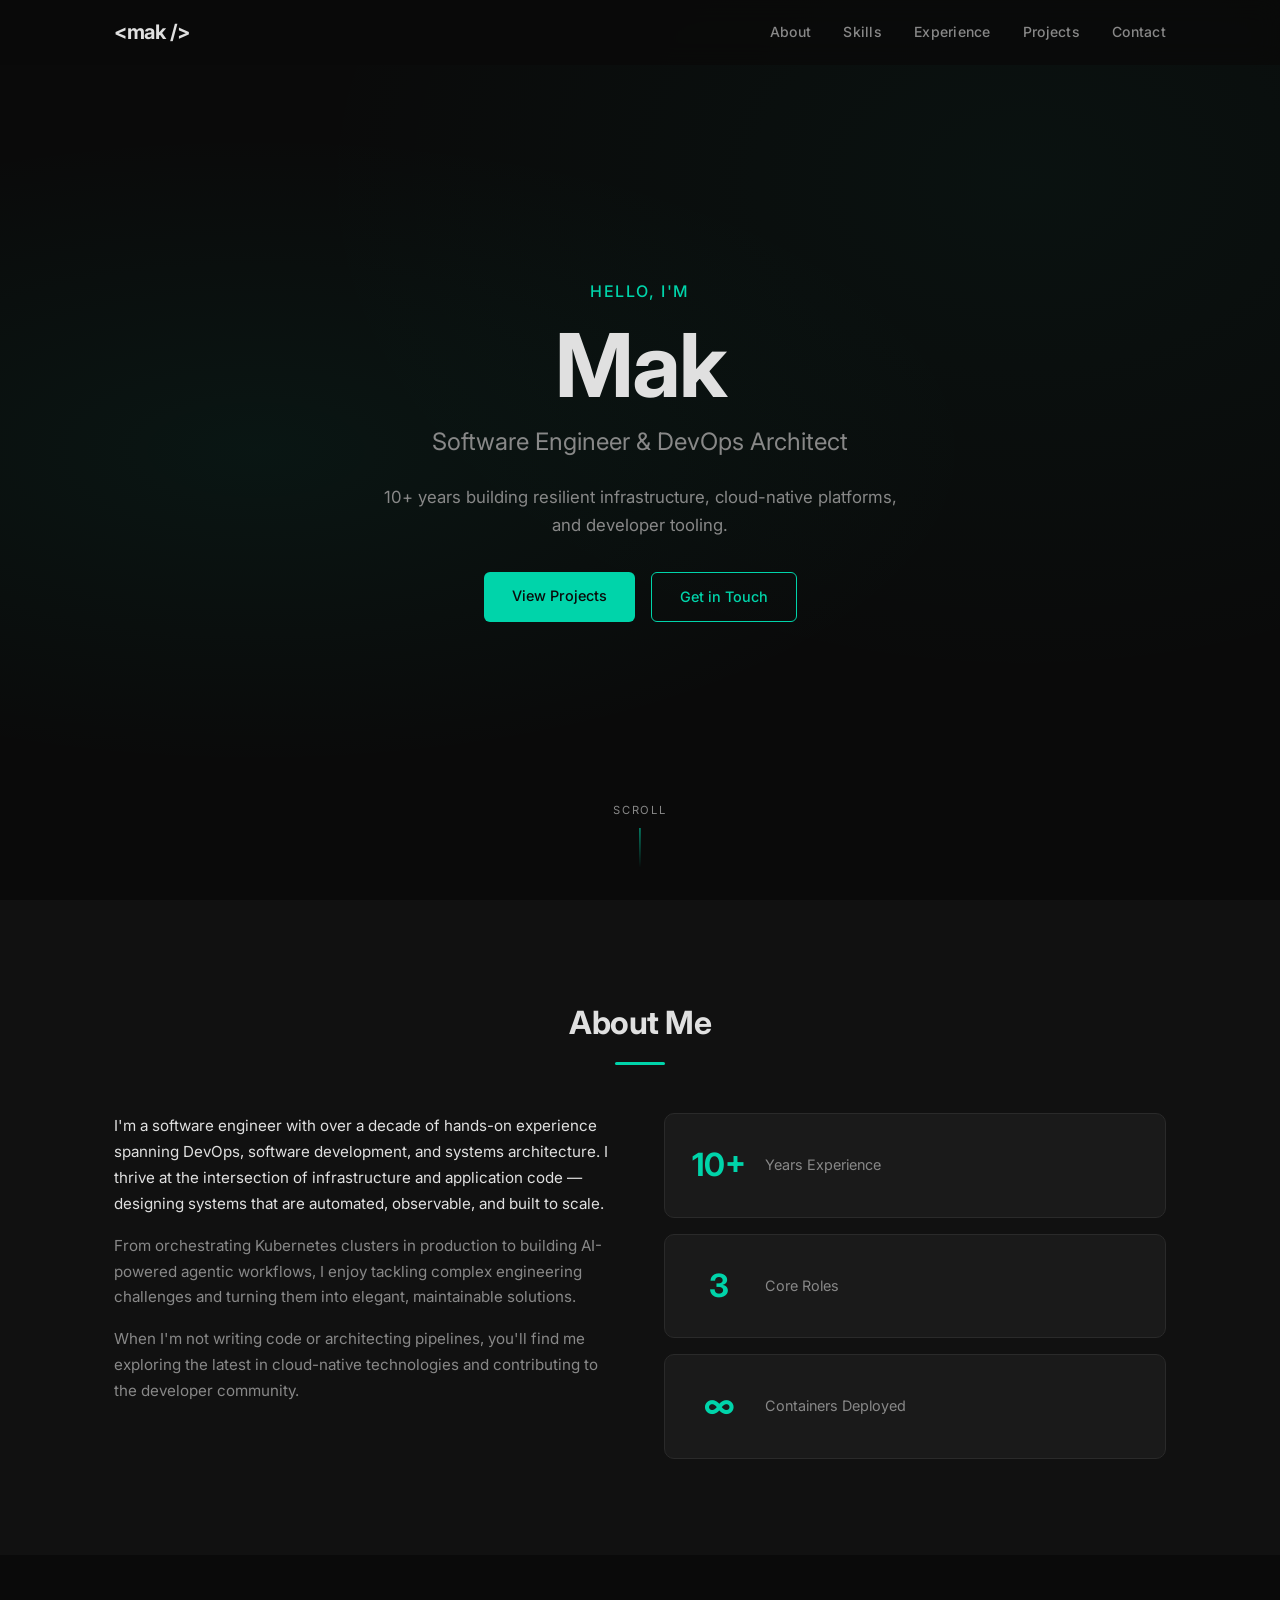
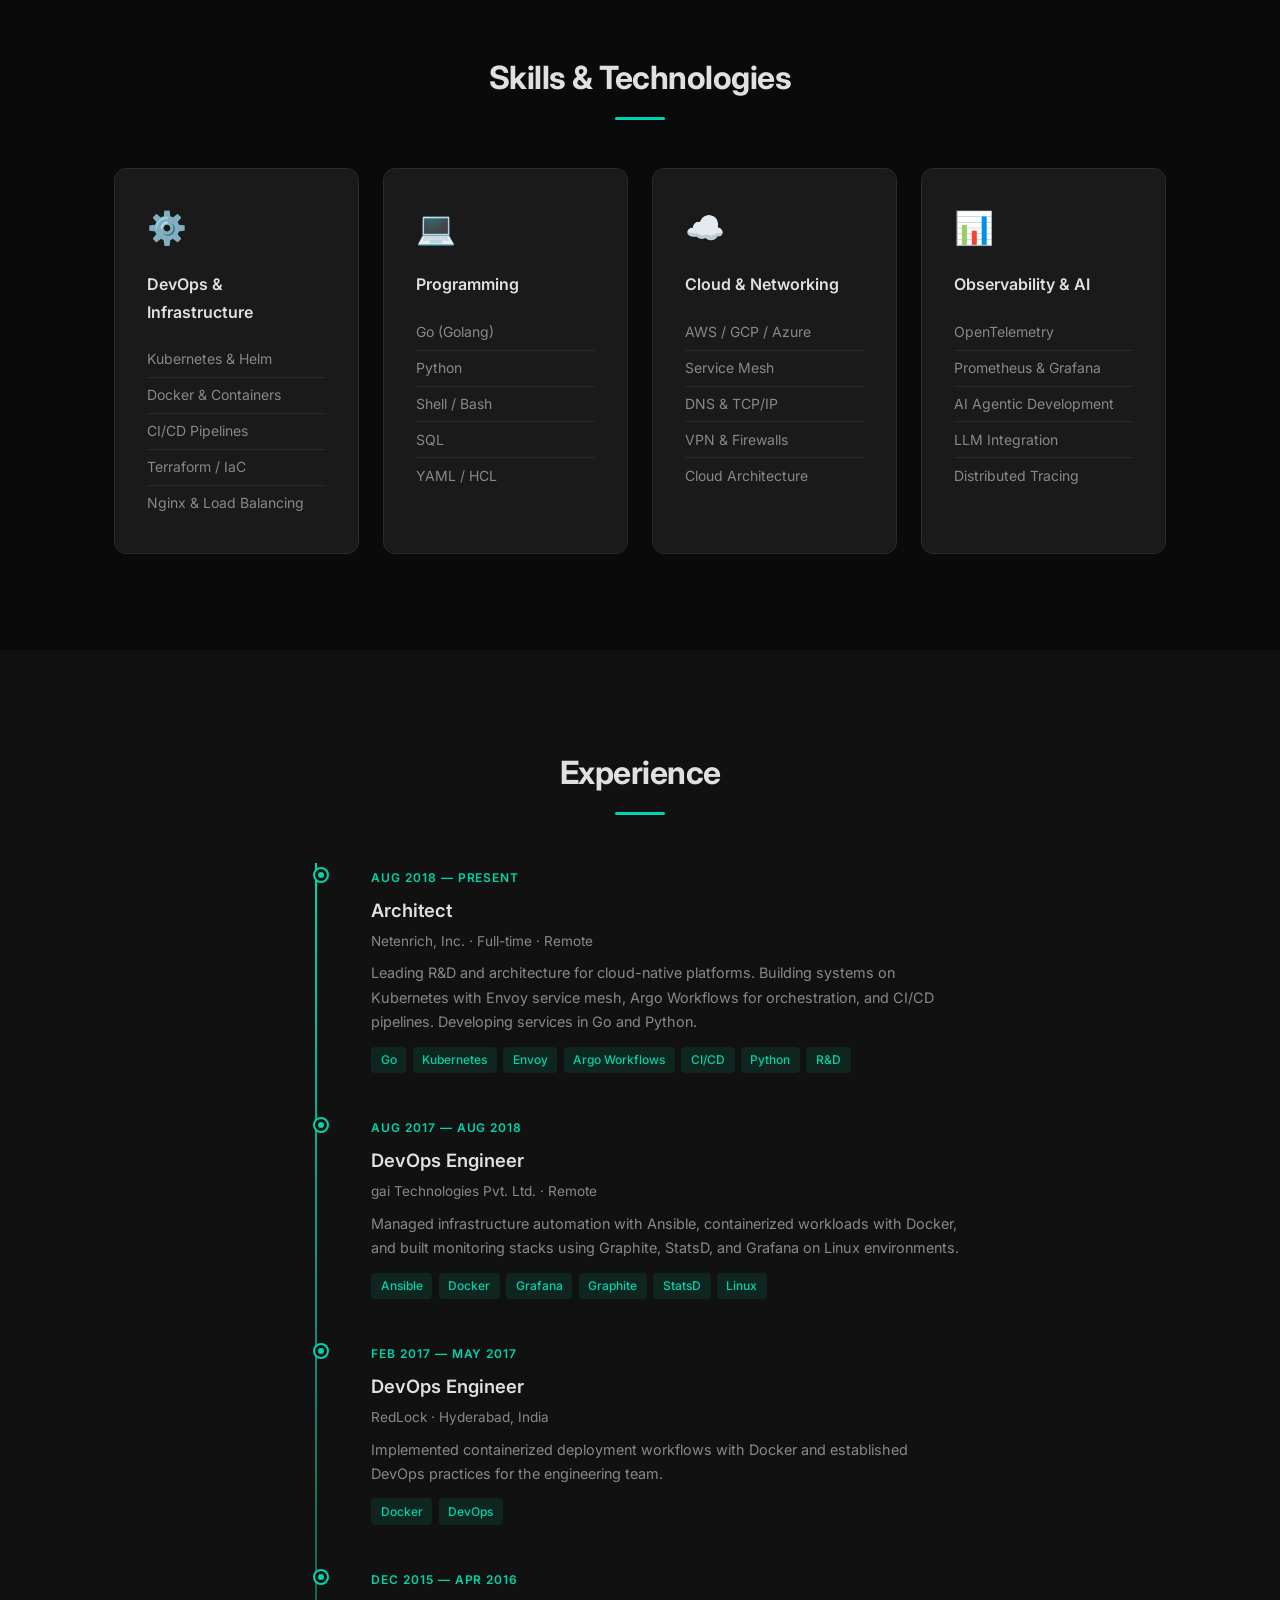
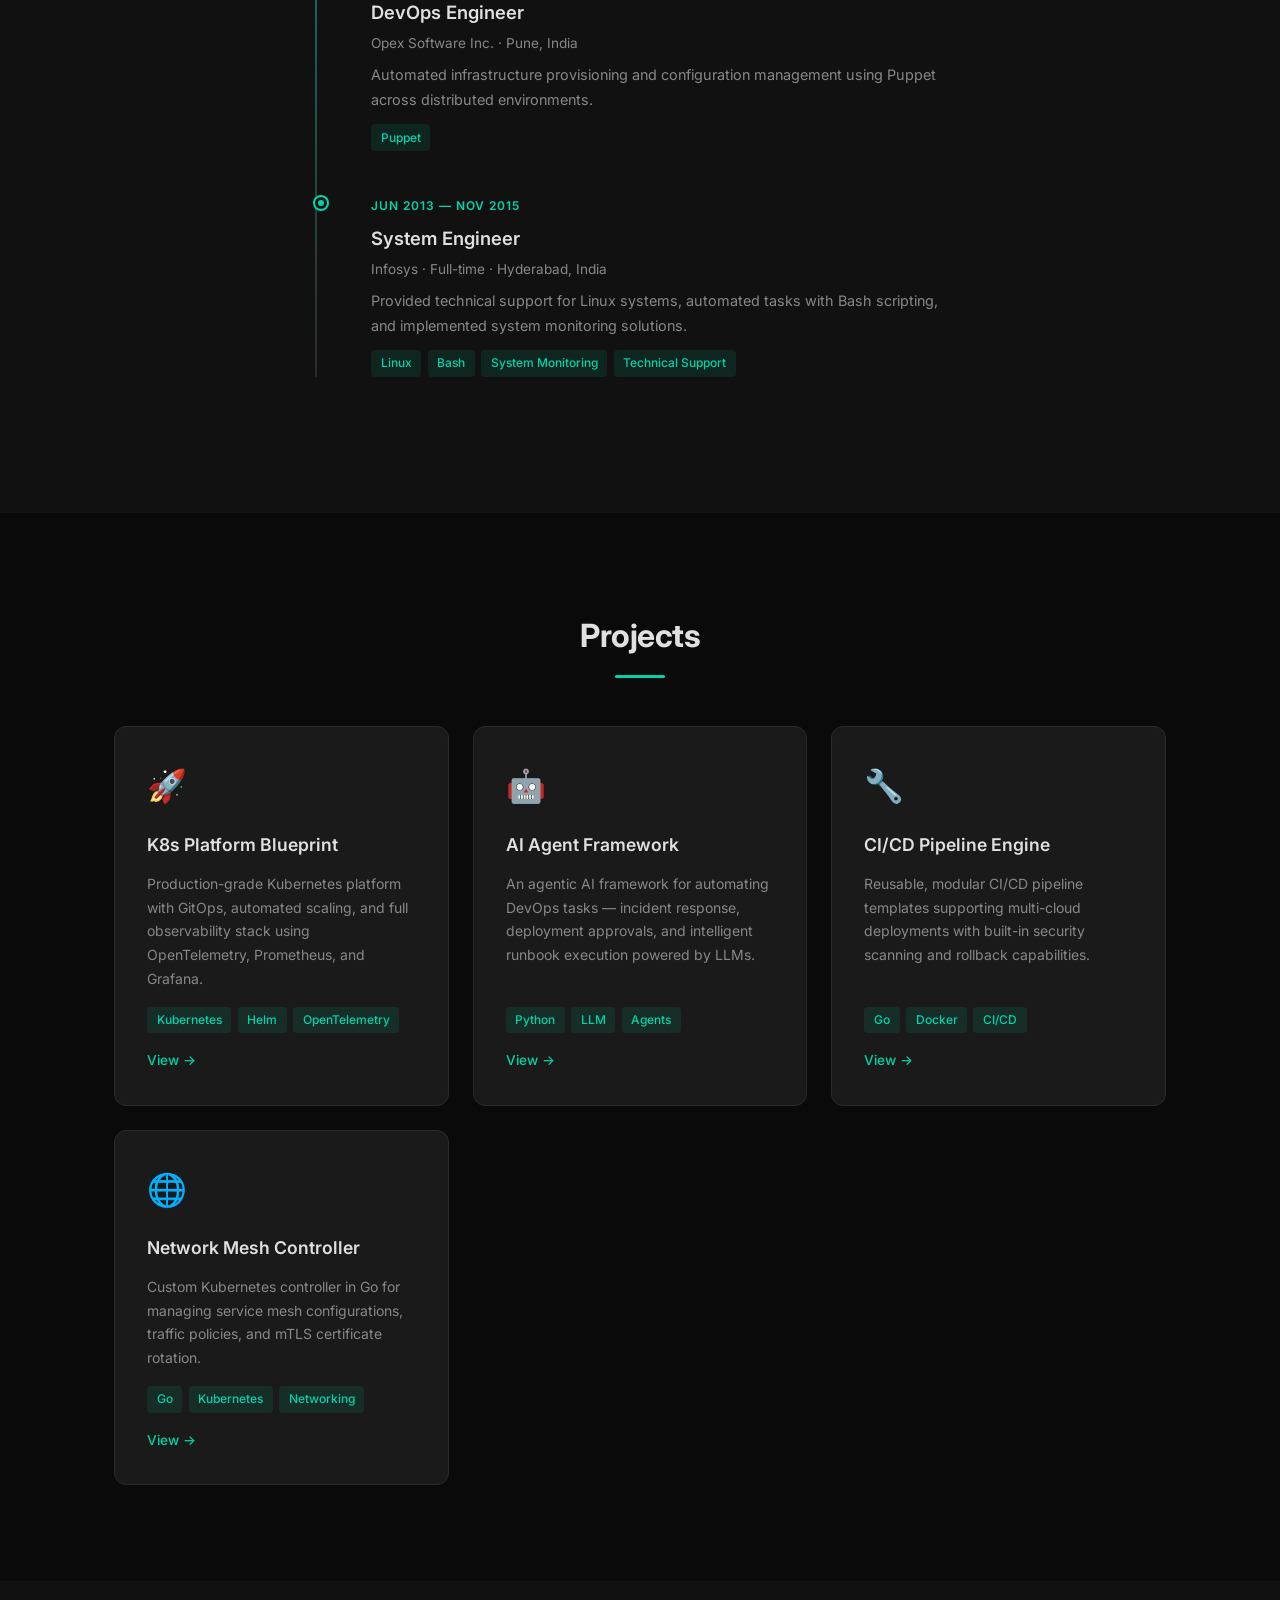
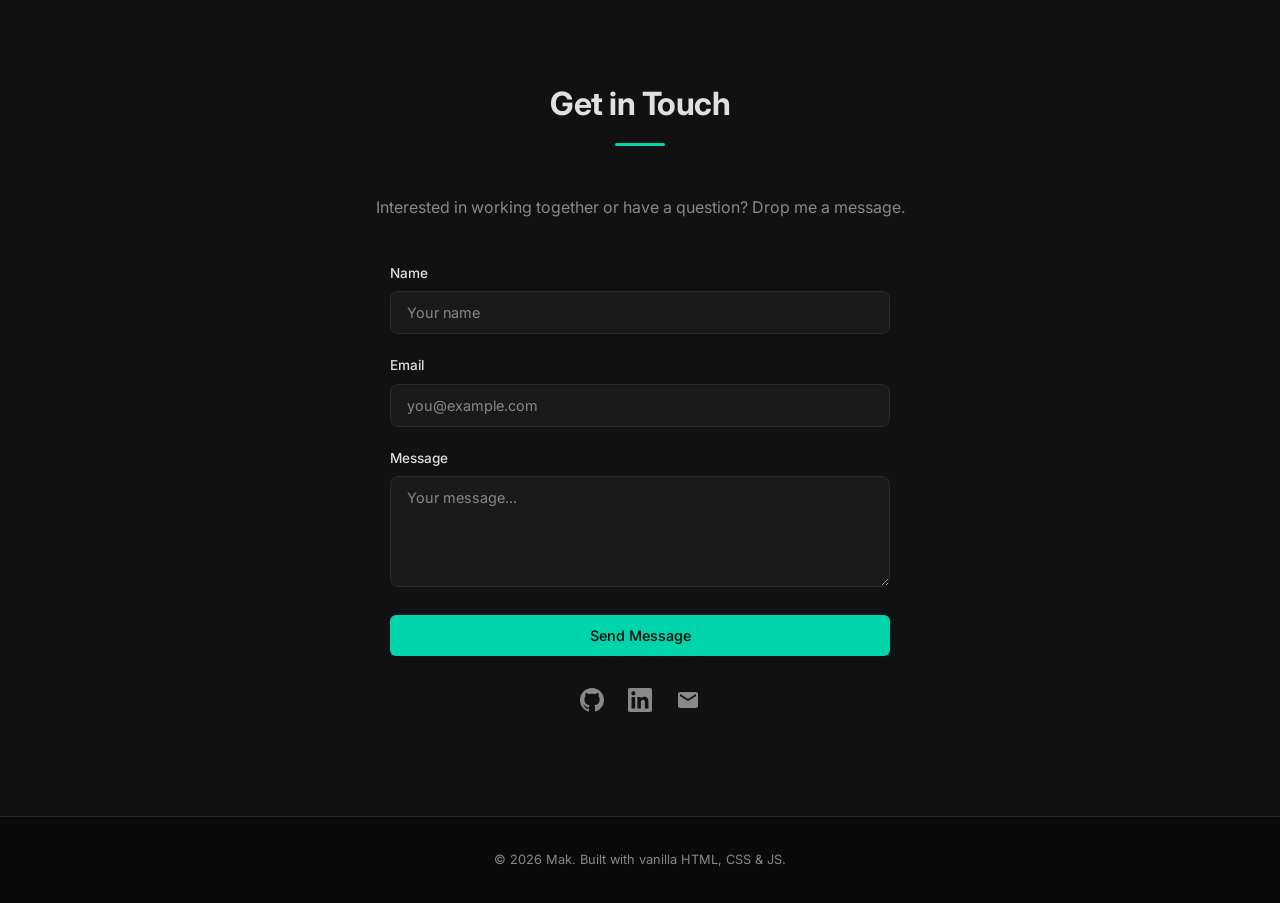
==== index.html @ 1e44be1b "First commit" ====
<!DOCTYPE html>
<html lang="en">
<head>
  <meta charset="UTF-8" />
  <meta name="viewport" content="width=device-width, initial-scale=1.0" />
  <title>Mak — Software Engineer & DevOps Architect</title>
  <meta name="description" content="Portfolio of Mak – a software engineer with 10+ years of experience in DevOps, cloud-native architecture, Go, Python, Kubernetes, and AI." />
  <link rel="stylesheet" href="style.css" />
  <!-- Preconnect for performance -->
  <link rel="preconnect" href="https://fonts.googleapis.com" />
  <link rel="preconnect" href="https://fonts.gstatic.com" crossorigin />
  <link href="https://fonts.googleapis.com/css2?family=Inter:wght@400;500;600;700&display=swap" rel="stylesheet" />
</head>
<body>
  <!-- ==================== NAVBAR ==================== -->
  <nav id="navbar" class="navbar">
    <div class="container nav-container">
      <a href="#hero" class="logo">&lt;mak /&gt;</a>
      <button class="nav-toggle" aria-label="Toggle navigation" aria-expanded="false">
        <span class="hamburger"></span>
      </button>
      <ul class="nav-links">
        <li><a href="#about">About</a></li>
        <li><a href="#skills">Skills</a></li>
        <li><a href="#experience">Experience</a></li>
        <li><a href="#projects">Projects</a></li>
        <li><a href="#contact">Contact</a></li>
      </ul>
    </div>
  </nav>

  <!-- ==================== HERO ==================== -->
  <header id="hero" class="hero">
    <div class="container hero-content">
      <p class="hero-greeting">Hello, I'm</p>
      <h1 class="hero-name">Mak</h1>
      <h2 class="hero-title">Software Engineer &amp; DevOps Architect</h2>
      <p class="hero-subtitle">
        10+ years building resilient infrastructure, cloud-native platforms, and developer tooling.
      </p>
      <div class="hero-cta">
        <a href="#projects" class="btn btn-primary">View Projects</a>
        <a href="#contact" class="btn btn-outline">Get in Touch</a>
      </div>
    </div>
    <div class="hero-scroll-indicator">
      <span>Scroll</span>
      <div class="scroll-line"></div>
    </div>
  </header>

  <!-- ==================== ABOUT ==================== -->
  <section id="about" class="section about">
    <div class="container">
      <h2 class="section-heading">About Me</h2>
      <div class="about-grid">
        <div class="about-text">
          <p>
            I'm a software engineer with over a decade of hands-on experience spanning DevOps, software development, and systems architecture. I thrive at the intersection of infrastructure and application code — designing systems that are automated, observable, and built to scale.
          </p>
          <p>
            From orchestrating Kubernetes clusters in production to building AI-powered agentic workflows, I enjoy tackling complex engineering challenges and turning them into elegant, maintainable solutions.
          </p>
          <p>
            When I'm not writing code or architecting pipelines, you'll find me exploring the latest in cloud-native technologies and contributing to the developer community.
          </p>
        </div>
        <div class="about-highlights">
          <div class="highlight-card">
            <span class="highlight-number">10+</span>
            <span class="highlight-label">Years Experience</span>
          </div>
          <div class="highlight-card">
            <span class="highlight-number">3</span>
            <span class="highlight-label">Core Roles</span>
          </div>
          <div class="highlight-card">
            <span class="highlight-number">∞</span>
            <span class="highlight-label">Containers Deployed</span>
          </div>
        </div>
      </div>
    </div>
  </section>

  <!-- ==================== SKILLS ==================== -->
  <section id="skills" class="section skills">
    <div class="container">
      <h2 class="section-heading">Skills &amp; Technologies</h2>
      <div class="skills-grid">

        <div class="skill-category">
          <div class="skill-icon">⚙️</div>
          <h3>DevOps &amp; Infrastructure</h3>
          <ul>
            <li>Kubernetes &amp; Helm</li>
            <li>Docker &amp; Containers</li>
            <li>CI/CD Pipelines</li>
            <li>Terraform / IaC</li>
            <li>Nginx &amp; Load Balancing</li>
          </ul>
        </div>

        <div class="skill-category">
          <div class="skill-icon">💻</div>
          <h3>Programming</h3>
          <ul>
            <li>Go (Golang)</li>
            <li>Python</li>
            <li>Shell / Bash</li>
            <li>SQL</li>
            <li>YAML / HCL</li>
          </ul>
        </div>

        <div class="skill-category">
          <div class="skill-icon">☁️</div>
          <h3>Cloud &amp; Networking</h3>
          <ul>
            <li>AWS / GCP / Azure</li>
            <li>Service Mesh</li>
            <li>DNS &amp; TCP/IP</li>
            <li>VPN &amp; Firewalls</li>
            <li>Cloud Architecture</li>
          </ul>
        </div>

        <div class="skill-category">
          <div class="skill-icon">📊</div>
          <h3>Observability &amp; AI</h3>
          <ul>
            <li>OpenTelemetry</li>
            <li>Prometheus &amp; Grafana</li>
            <li>AI Agentic Development</li>
            <li>LLM Integration</li>
            <li>Distributed Tracing</li>
          </ul>
        </div>

      </div>
    </div>
  </section>

  <!-- ==================== EXPERIENCE ==================== -->
  <section id="experience" class="section experience">
    <div class="container">
      <h2 class="section-heading">Experience</h2>
      <div class="timeline">

        <div class="timeline-item">
          <div class="timeline-marker"></div>
          <div class="timeline-content">
            <span class="timeline-date">Aug 2018 — Present</span>
            <h3>Architect</h3>
            <h4 class="timeline-company">Netenrich, Inc. · Full-time · Remote</h4>
            <p>
              Leading R&amp;D and architecture for cloud-native platforms. Building systems on Kubernetes with Envoy service mesh, Argo Workflows for orchestration, and CI/CD pipelines. Developing services in Go and Python.
            </p>
            <div class="project-tags" style="margin-top: 0.75rem;">
              <span>Go</span><span>Kubernetes</span><span>Envoy</span><span>Argo Workflows</span><span>CI/CD</span><span>Python</span><span>R&amp;D</span>
            </div>
          </div>
        </div>

        <div class="timeline-item">
          <div class="timeline-content">
            <span class="timeline-date">Aug 2017 — Aug 2018</span>
            <h3>DevOps Engineer</h3>
            <h4 class="timeline-company">gai Technologies Pvt. Ltd. · Remote</h4>
            <p>
              Managed infrastructure automation with Ansible, containerized workloads with Docker, and built monitoring stacks using Graphite, StatsD, and Grafana on Linux environments.
            </p>
            <div class="project-tags" style="margin-top: 0.75rem;">
              <span>Ansible</span><span>Docker</span><span>Grafana</span><span>Graphite</span><span>StatsD</span><span>Linux</span>
            </div>
          </div>
        </div>

        <div class="timeline-item">
          <div class="timeline-content">
            <span class="timeline-date">Feb 2017 — May 2017</span>
            <h3>DevOps Engineer</h3>
            <h4 class="timeline-company">RedLock · Hyderabad, India</h4>
            <p>
              Implemented containerized deployment workflows with Docker and established DevOps practices for the engineering team.
            </p>
            <div class="project-tags" style="margin-top: 0.75rem;">
              <span>Docker</span><span>DevOps</span>
            </div>
          </div>
        </div>

        <div class="timeline-item">
          <div class="timeline-content">
            <span class="timeline-date">Dec 2015 — Apr 2016</span>
            <h3>DevOps Engineer</h3>
            <h4 class="timeline-company">Opex Software Inc. · Pune, India</h4>
            <p>
              Automated infrastructure provisioning and configuration management using Puppet across distributed environments.
            </p>
            <div class="project-tags" style="margin-top: 0.75rem;">
              <span>Puppet</span>
            </div>
          </div>
        </div>

        <div class="timeline-item">
          <div class="timeline-content">
            <span class="timeline-date">Jun 2013 — Nov 2015</span>
            <h3>System Engineer</h3>
            <h4 class="timeline-company">Infosys · Full-time · Hyderabad, India</h4>
            <p>
              Provided technical support for Linux systems, automated tasks with Bash scripting, and implemented system monitoring solutions.
            </p>
            <div class="project-tags" style="margin-top: 0.75rem;">
              <span>Linux</span><span>Bash</span><span>System Monitoring</span><span>Technical Support</span>
            </div>
          </div>
        </div>

      </div>
    </div>
  </section>

  <!-- ==================== PROJECTS ==================== -->
  <section id="projects" class="section projects">
    <div class="container">
      <h2 class="section-heading">Projects</h2>
      <div class="projects-grid">

        <article class="project-card">
          <div class="project-icon">🚀</div>
          <h3>K8s Platform Blueprint</h3>
          <p>Production-grade Kubernetes platform with GitOps, automated scaling, and full observability stack using OpenTelemetry, Prometheus, and Grafana.</p>
          <div class="project-tags">
            <span>Kubernetes</span><span>Helm</span><span>OpenTelemetry</span>
          </div>
          <a href="#" class="project-link" aria-label="View K8s Platform Blueprint project">View →</a>
        </article>

        <article class="project-card">
          <div class="project-icon">🤖</div>
          <h3>AI Agent Framework</h3>
          <p>An agentic AI framework for automating DevOps tasks — incident response, deployment approvals, and intelligent runbook execution powered by LLMs.</p>
          <div class="project-tags">
            <span>Python</span><span>LLM</span><span>Agents</span>
          </div>
          <a href="#" class="project-link" aria-label="View AI Agent Framework project">View →</a>
        </article>

        <article class="project-card">
          <div class="project-icon">🔧</div>
          <h3>CI/CD Pipeline Engine</h3>
          <p>Reusable, modular CI/CD pipeline templates supporting multi-cloud deployments with built-in security scanning and rollback capabilities.</p>
          <div class="project-tags">
            <span>Go</span><span>Docker</span><span>CI/CD</span>
          </div>
          <a href="#" class="project-link" aria-label="View CI/CD Pipeline Engine project">View →</a>
        </article>

        <article class="project-card">
          <div class="project-icon">🌐</div>
          <h3>Network Mesh Controller</h3>
          <p>Custom Kubernetes controller in Go for managing service mesh configurations, traffic policies, and mTLS certificate rotation.</p>
          <div class="project-tags">
            <span>Go</span><span>Kubernetes</span><span>Networking</span>
          </div>
          <a href="#" class="project-link" aria-label="View Network Mesh Controller project">View →</a>
        </article>

      </div>
    </div>
  </section>

  <!-- ==================== CONTACT ==================== -->
  <section id="contact" class="section contact">
    <div class="container">
      <h2 class="section-heading">Get in Touch</h2>
      <p class="contact-intro">
        Interested in working together or have a question? Drop me a message.
      </p>
      <form id="contact-form" class="contact-form" action="https://formspree.io/f/YOUR_FORM_ID" method="POST">
        <div class="form-group">
          <label for="name">Name</label>
          <input type="text" id="name" name="name" required placeholder="Your name" />
        </div>
        <div class="form-group">
          <label for="email">Email</label>
          <input type="email" id="email" name="email" required placeholder="you@example.com" />
        </div>
        <div class="form-group">
          <label for="message">Message</label>
          <textarea id="message" name="message" rows="5" required placeholder="Your message..."></textarea>
        </div>
        <button type="submit" class="btn btn-primary">Send Message</button>
      </form>
      <div class="social-links">
        <a href="https://github.com/mak235" target="_blank" rel="noopener noreferrer" aria-label="GitHub">
          <svg width="24" height="24" viewBox="0 0 24 24" fill="currentColor"><path d="M12 0C5.37 0 0 5.37 0 12c0 5.31 3.435 9.795 8.205 11.385.6.105.825-.255.825-.57 0-.285-.015-1.23-.015-2.235-3.015.555-3.795-.735-4.035-1.41-.135-.345-.72-1.41-1.23-1.695-.42-.225-1.02-.78-.015-.795.945-.015 1.62.87 1.845 1.23 1.08 1.815 2.805 1.305 3.495.99.105-.78.42-1.305.765-1.605-2.67-.3-5.46-1.335-5.46-5.925 0-1.305.465-2.385 1.23-3.225-.12-.3-.54-1.53.12-3.18 0 0 1.005-.315 3.3 1.23.96-.27 1.98-.405 3-.405s2.04.135 3 .405c2.295-1.56 3.3-1.23 3.3-1.23.66 1.65.24 2.88.12 3.18.765.84 1.23 1.905 1.23 3.225 0 4.605-2.805 5.625-5.475 5.925.435.375.81 1.095.81 2.22 0 1.605-.015 2.895-.015 3.3 0 .315.225.69.825.57A12.02 12.02 0 0024 12c0-6.63-5.37-12-12-12z"/></svg>
        </a>
        <a href="https://linkedin.com/in/" target="_blank" rel="noopener noreferrer" aria-label="LinkedIn">
          <svg width="24" height="24" viewBox="0 0 24 24" fill="currentColor"><path d="M20.447 20.452h-3.554v-5.569c0-1.328-.027-3.037-1.852-3.037-1.853 0-2.136 1.445-2.136 2.939v5.667H9.351V9h3.414v1.561h.046c.477-.9 1.637-1.85 3.37-1.85 3.601 0 4.267 2.37 4.267 5.455v6.286zM5.337 7.433a2.062 2.062 0 01-2.063-2.065 2.064 2.064 0 112.063 2.065zm1.782 13.019H3.555V9h3.564v11.452zM22.225 0H1.771C.792 0 0 .774 0 1.729v20.542C0 23.227.792 24 1.771 24h20.451C23.2 24 24 23.227 24 22.271V1.729C24 .774 23.2 0 22.222 0h.003z"/></svg>
        </a>
        <a href="mailto:your-email@example.com" aria-label="Email">
          <svg width="24" height="24" viewBox="0 0 24 24" fill="currentColor"><path d="M20 4H4c-1.1 0-2 .9-2 2v12c0 1.1.9 2 2 2h16c1.1 0 2-.9 2-2V6c0-1.1-.9-2-2-2zm0 4l-8 5-8-5V6l8 5 8-5v2z"/></svg>
        </a>
      </div>
    </div>
  </section>

  <!-- ==================== FOOTER ==================== -->
  <footer class="footer">
    <div class="container">
      <p>&copy; 2026 Mak. Built with vanilla HTML, CSS &amp; JS.</p>
    </div>
  </footer>

  <script src="script.js"></script>
</body>
</html>
---- style.css ----
/* ===== RESET & BASE ===== */
*,
*::before,
*::after {
  margin: 0;
  padding: 0;
  box-sizing: border-box;
}

:root {
  --color-bg: #0a0a0a;
  --color-bg-alt: #111111;
  --color-surface: #1a1a1a;
  --color-border: #2a2a2a;
  --color-text: #e0e0e0;
  --color-text-muted: #888888;
  --color-accent: #00d4aa;
  --color-accent-hover: #00f0c0;
  --color-accent-dim: rgba(0, 212, 170, 0.1);
  --font-main: 'Inter', -apple-system, BlinkMacSystemFont, 'Segoe UI', sans-serif;
  --transition: 0.3s ease;
  --max-width: 1100px;
}

html {
  scroll-behavior: smooth;
  font-size: 16px;
}

body {
  font-family: var(--font-main);
  background-color: var(--color-bg);
  color: var(--color-text);
  line-height: 1.7;
  -webkit-font-smoothing: antialiased;
  overflow-x: hidden;
}

a {
  color: var(--color-accent);
  text-decoration: none;
  transition: color var(--transition);
}

a:hover {
  color: var(--color-accent-hover);
}

ul {
  list-style: none;
}

img {
  max-width: 100%;
  display: block;
}

.container {
  max-width: var(--max-width);
  margin: 0 auto;
  padding: 0 1.5rem;
}

/* ===== NAVBAR ===== */
.navbar {
  position: fixed;
  top: 0;
  left: 0;
  right: 0;
  z-index: 1000;
  background: rgba(10, 10, 10, 0.85);
  backdrop-filter: blur(12px);
  -webkit-backdrop-filter: blur(12px);
  border-bottom: 1px solid transparent;
  transition: border-color var(--transition), background var(--transition);
}

.navbar.scrolled {
  border-bottom-color: var(--color-border);
}

.nav-container {
  display: flex;
  align-items: center;
  justify-content: space-between;
  height: 64px;
}

.logo {
  font-size: 1.25rem;
  font-weight: 700;
  color: var(--color-text);
  letter-spacing: -0.5px;
}

.logo:hover {
  color: var(--color-accent);
}

.nav-links {
  display: flex;
  gap: 2rem;
}

.nav-links a {
  color: var(--color-text-muted);
  font-size: 0.875rem;
  font-weight: 500;
  letter-spacing: 0.02em;
  transition: color var(--transition);
  position: relative;
}

.nav-links a::after {
  content: '';
  position: absolute;
  bottom: -4px;
  left: 0;
  width: 0;
  height: 2px;
  background: var(--color-accent);
  transition: width var(--transition);
}

.nav-links a:hover,
.nav-links a.active {
  color: var(--color-text);
}

.nav-links a:hover::after,
.nav-links a.active::after {
  width: 100%;
}

/* Hamburger */
.nav-toggle {
  display: none;
  background: none;
  border: none;
  cursor: pointer;
  padding: 0.5rem;
}

.hamburger {
  display: block;
  width: 24px;
  height: 2px;
  background: var(--color-text);
  position: relative;
  transition: background var(--transition);
}

.hamburger::before,
.hamburger::after {
  content: '';
  position: absolute;
  left: 0;
  width: 24px;
  height: 2px;
  background: var(--color-text);
  transition: transform var(--transition);
}

.hamburger::before {
  top: -7px;
}

.hamburger::after {
  top: 7px;
}

.nav-toggle.active .hamburger {
  background: transparent;
}

.nav-toggle.active .hamburger::before {
  transform: translateY(7px) rotate(45deg);
}

.nav-toggle.active .hamburger::after {
  transform: translateY(-7px) rotate(-45deg);
}

/* ===== HERO ===== */
.hero {
  min-height: 100vh;
  display: flex;
  align-items: center;
  justify-content: center;
  position: relative;
  background:
    radial-gradient(ellipse at 20% 50%, rgba(0, 212, 170, 0.06) 0%, transparent 50%),
    radial-gradient(ellipse at 80% 20%, rgba(0, 212, 170, 0.04) 0%, transparent 50%),
    var(--color-bg);
}

.hero-content {
  text-align: center;
  padding: 2rem 0;
}

.hero-greeting {
  font-size: 1rem;
  color: var(--color-accent);
  font-weight: 500;
  letter-spacing: 0.1em;
  text-transform: uppercase;
  margin-bottom: 0.75rem;
  opacity: 0;
  animation: fadeInUp 0.6s ease forwards;
}

.hero-name {
  font-size: clamp(3rem, 8vw, 5.5rem);
  font-weight: 700;
  letter-spacing: -2px;
  line-height: 1.1;
  margin-bottom: 0.5rem;
  opacity: 0;
  animation: fadeInUp 0.6s ease 0.15s forwards;
}

.hero-title {
  font-size: clamp(1.1rem, 3vw, 1.5rem);
  font-weight: 400;
  color: var(--color-text-muted);
  margin-bottom: 1.25rem;
  opacity: 0;
  animation: fadeInUp 0.6s ease 0.3s forwards;
}

.hero-subtitle {
  font-size: 1.05rem;
  color: var(--color-text-muted);
  max-width: 520px;
  margin: 0 auto 2rem;
  opacity: 0;
  animation: fadeInUp 0.6s ease 0.45s forwards;
}

.hero-cta {
  display: flex;
  gap: 1rem;
  justify-content: center;
  flex-wrap: wrap;
  opacity: 0;
  animation: fadeInUp 0.6s ease 0.6s forwards;
}

.hero-scroll-indicator {
  position: absolute;
  bottom: 2rem;
  left: 50%;
  transform: translateX(-50%);
  display: flex;
  flex-direction: column;
  align-items: center;
  gap: 0.5rem;
  opacity: 0;
  animation: fadeIn 1s ease 1.2s forwards;
}

.hero-scroll-indicator span {
  font-size: 0.7rem;
  letter-spacing: 0.15em;
  text-transform: uppercase;
  color: var(--color-text-muted);
}

.scroll-line {
  width: 1px;
  height: 40px;
  background: linear-gradient(to bottom, var(--color-accent), transparent);
  animation: scrollPulse 2s ease infinite;
}

/* ===== BUTTONS ===== */
.btn {
  display: inline-block;
  padding: 0.75rem 1.75rem;
  border-radius: 6px;
  font-size: 0.9rem;
  font-weight: 500;
  cursor: pointer;
  transition: all var(--transition);
  border: none;
  font-family: var(--font-main);
}

.btn-primary {
  background: var(--color-accent);
  color: var(--color-bg);
}

.btn-primary:hover {
  background: var(--color-accent-hover);
  color: var(--color-bg);
  transform: translateY(-2px);
  box-shadow: 0 8px 25px rgba(0, 212, 170, 0.25);
}

.btn-outline {
  background: transparent;
  color: var(--color-accent);
  border: 1px solid var(--color-accent);
}

.btn-outline:hover {
  background: var(--color-accent-dim);
  color: var(--color-accent-hover);
  transform: translateY(-2px);
}

/* ===== SECTIONS ===== */
.section {
  padding: 6rem 0;
}

.section-heading {
  font-size: 2rem;
  font-weight: 700;
  margin-bottom: 3rem;
  text-align: center;
  position: relative;
  letter-spacing: -0.5px;
}

.section-heading::after {
  content: '';
  display: block;
  width: 50px;
  height: 3px;
  background: var(--color-accent);
  margin: 0.75rem auto 0;
  border-radius: 2px;
}

/* ===== ABOUT ===== */
.about {
  background: var(--color-bg-alt);
}

.about-grid {
  display: grid;
  grid-template-columns: 1fr 1fr;
  gap: 3rem;
  align-items: start;
}

.about-text p {
  margin-bottom: 1rem;
  color: var(--color-text-muted);
  font-size: 0.95rem;
}

.about-text p:first-child {
  color: var(--color-text);
}

.about-highlights {
  display: grid;
  gap: 1rem;
}

.highlight-card {
  background: var(--color-surface);
  border: 1px solid var(--color-border);
  border-radius: 10px;
  padding: 1.5rem;
  display: flex;
  align-items: center;
  gap: 1rem;
  transition: border-color var(--transition), transform var(--transition);
}

.highlight-card:hover {
  border-color: var(--color-accent);
  transform: translateX(4px);
}

.highlight-number {
  font-size: 2rem;
  font-weight: 700;
  color: var(--color-accent);
  min-width: 60px;
  text-align: center;
}

.highlight-label {
  font-size: 0.9rem;
  color: var(--color-text-muted);
}

/* ===== SKILLS ===== */
.skills-grid {
  display: grid;
  grid-template-columns: repeat(auto-fit, minmax(240px, 1fr));
  gap: 1.5rem;
}

.skill-category {
  background: var(--color-surface);
  border: 1px solid var(--color-border);
  border-radius: 12px;
  padding: 2rem;
  transition: border-color var(--transition), transform var(--transition);
}

.skill-category:hover {
  border-color: var(--color-accent);
  transform: translateY(-4px);
}

.skill-icon {
  font-size: 2rem;
  margin-bottom: 1rem;
}

.skill-category h3 {
  font-size: 1rem;
  font-weight: 600;
  margin-bottom: 1rem;
  color: var(--color-text);
}

.skill-category li {
  font-size: 0.875rem;
  color: var(--color-text-muted);
  padding: 0.35rem 0;
  border-bottom: 1px solid var(--color-border);
}

.skill-category li:last-child {
  border-bottom: none;
}

/* ===== EXPERIENCE (Timeline) ===== */
.experience {
  background: var(--color-bg-alt);
}

.timeline {
  max-width: 650px;
  margin: 0 auto;
  position: relative;
  padding-left: 2rem;
}

.timeline::before {
  content: '';
  position: absolute;
  left: 0;
  top: 0;
  bottom: 0;
  width: 2px;
  background: linear-gradient(to bottom, var(--color-accent), var(--color-border));
}

.timeline-item {
  position: relative;
  margin-bottom: 2.5rem;
  padding-left: 1.5rem;
}

.timeline-item::before {
  content: '';
  position: absolute;
  left: -2rem;
  top: 0.35rem;
  width: 12px;
  height: 12px;
  border-radius: 50%;
  background: var(--color-accent);
  border: 3px solid var(--color-bg-alt);
  box-shadow: 0 0 0 2px var(--color-accent);
}

.timeline-date {
  display: inline-block;
  font-size: 0.75rem;
  font-weight: 600;
  letter-spacing: 0.08em;
  text-transform: uppercase;
  color: var(--color-accent);
  margin-bottom: 0.4rem;
}

.timeline-content h3 {
  font-size: 1.15rem;
  font-weight: 600;
  margin-bottom: 0.25rem;
}

.timeline-company {
  font-size: 0.85rem;
  font-weight: 400;
  color: var(--color-text-muted);
  margin-bottom: 0.5rem;
}

.timeline-content p {
  font-size: 0.9rem;
  color: var(--color-text-muted);
}

/* ===== PROJECTS ===== */
.projects-grid {
  display: grid;
  grid-template-columns: repeat(auto-fit, minmax(260px, 1fr));
  gap: 1.5rem;
}

.project-card {
  background: var(--color-surface);
  border: 1px solid var(--color-border);
  border-radius: 12px;
  padding: 2rem;
  transition: border-color var(--transition), transform var(--transition);
  display: flex;
  flex-direction: column;
}

.project-card:hover {
  border-color: var(--color-accent);
  transform: translateY(-4px);
}

.project-icon {
  font-size: 2rem;
  margin-bottom: 1rem;
}

.project-card h3 {
  font-size: 1.1rem;
  font-weight: 600;
  margin-bottom: 0.75rem;
}

.project-card p {
  font-size: 0.875rem;
  color: var(--color-text-muted);
  flex: 1;
  margin-bottom: 1rem;
}

.project-tags {
  display: flex;
  flex-wrap: wrap;
  gap: 0.4rem;
  margin-bottom: 1rem;
}

.project-tags span {
  background: var(--color-accent-dim);
  color: var(--color-accent);
  font-size: 0.75rem;
  font-weight: 500;
  padding: 0.2rem 0.6rem;
  border-radius: 4px;
}

.project-link {
  font-size: 0.85rem;
  font-weight: 500;
  align-self: flex-start;
}

/* ===== CONTACT ===== */
.contact {
  background: var(--color-bg-alt);
}

.contact-intro {
  text-align: center;
  color: var(--color-text-muted);
  margin-bottom: 2.5rem;
  font-size: 1rem;
}

.contact-form {
  max-width: 500px;
  margin: 0 auto 2rem;
}

.form-group {
  margin-bottom: 1.25rem;
}

.form-group label {
  display: block;
  font-size: 0.85rem;
  font-weight: 500;
  margin-bottom: 0.4rem;
  color: var(--color-text);
}

.form-group input,
.form-group textarea {
  width: 100%;
  background: var(--color-surface);
  border: 1px solid var(--color-border);
  border-radius: 8px;
  padding: 0.75rem 1rem;
  color: var(--color-text);
  font-family: var(--font-main);
  font-size: 0.9rem;
  transition: border-color var(--transition);
  outline: none;
}

.form-group input:focus,
.form-group textarea:focus {
  border-color: var(--color-accent);
}

.form-group input::placeholder,
.form-group textarea::placeholder {
  color: var(--color-text-muted);
}

.contact-form .btn {
  width: 100%;
  text-align: center;
}

.social-links {
  display: flex;
  justify-content: center;
  gap: 1.5rem;
  margin-top: 2rem;
}

.social-links a {
  color: var(--color-text-muted);
  transition: color var(--transition), transform var(--transition);
}

.social-links a:hover {
  color: var(--color-accent);
  transform: translateY(-2px);
}

/* ===== FOOTER ===== */
.footer {
  padding: 2rem 0;
  text-align: center;
  font-size: 0.8rem;
  color: var(--color-text-muted);
  border-top: 1px solid var(--color-border);
}

/* ===== ANIMATIONS ===== */
@keyframes fadeInUp {
  from {
    opacity: 0;
    transform: translateY(20px);
  }
  to {
    opacity: 1;
    transform: translateY(0);
  }
}

@keyframes fadeIn {
  from { opacity: 0; }
  to { opacity: 1; }
}

@keyframes scrollPulse {
  0%, 100% { opacity: 0.4; }
  50% { opacity: 1; }
}

/* Scroll-reveal base class */
.reveal {
  opacity: 0;
  transform: translateY(30px);
  transition: opacity 0.6s ease, transform 0.6s ease;
}

.reveal.visible {
  opacity: 1;
  transform: translateY(0);
}

/* ===== MOBILE RESPONSIVE ===== */
@media (max-width: 768px) {
  .nav-toggle {
    display: block;
  }

  .nav-links {
    position: fixed;
    top: 64px;
    left: 0;
    right: 0;
    background: rgba(10, 10, 10, 0.98);
    backdrop-filter: blur(12px);
    flex-direction: column;
    align-items: center;
    gap: 0;
    padding: 1rem 0;
    transform: translateY(-100%);
    opacity: 0;
    pointer-events: none;
    transition: transform 0.35s ease, opacity 0.35s ease;
  }

  .nav-links.open {
    transform: translateY(0);
    opacity: 1;
    pointer-events: all;
  }

  .nav-links li {
    width: 100%;
    text-align: center;
  }

  .nav-links a {
    display: block;
    padding: 0.9rem 1.5rem;
    font-size: 1rem;
  }

  .nav-links a::after {
    display: none;
  }

  .about-grid {
    grid-template-columns: 1fr;
  }

  .about-highlights {
    grid-template-columns: repeat(3, 1fr);
  }

  .highlight-card {
    flex-direction: column;
    text-align: center;
    gap: 0.4rem;
    padding: 1rem;
  }

  .highlight-number {
    font-size: 1.5rem;
    min-width: unset;
  }

  .section {
    padding: 4rem 0;
  }

  .section-heading {
    font-size: 1.6rem;
    margin-bottom: 2rem;
  }

  .projects-grid {
    grid-template-columns: 1fr;
  }
}

@media (max-width: 480px) {
  .about-highlights {
    grid-template-columns: 1fr;
  }

  .hero-name {
    font-size: 2.75rem;
  }
}
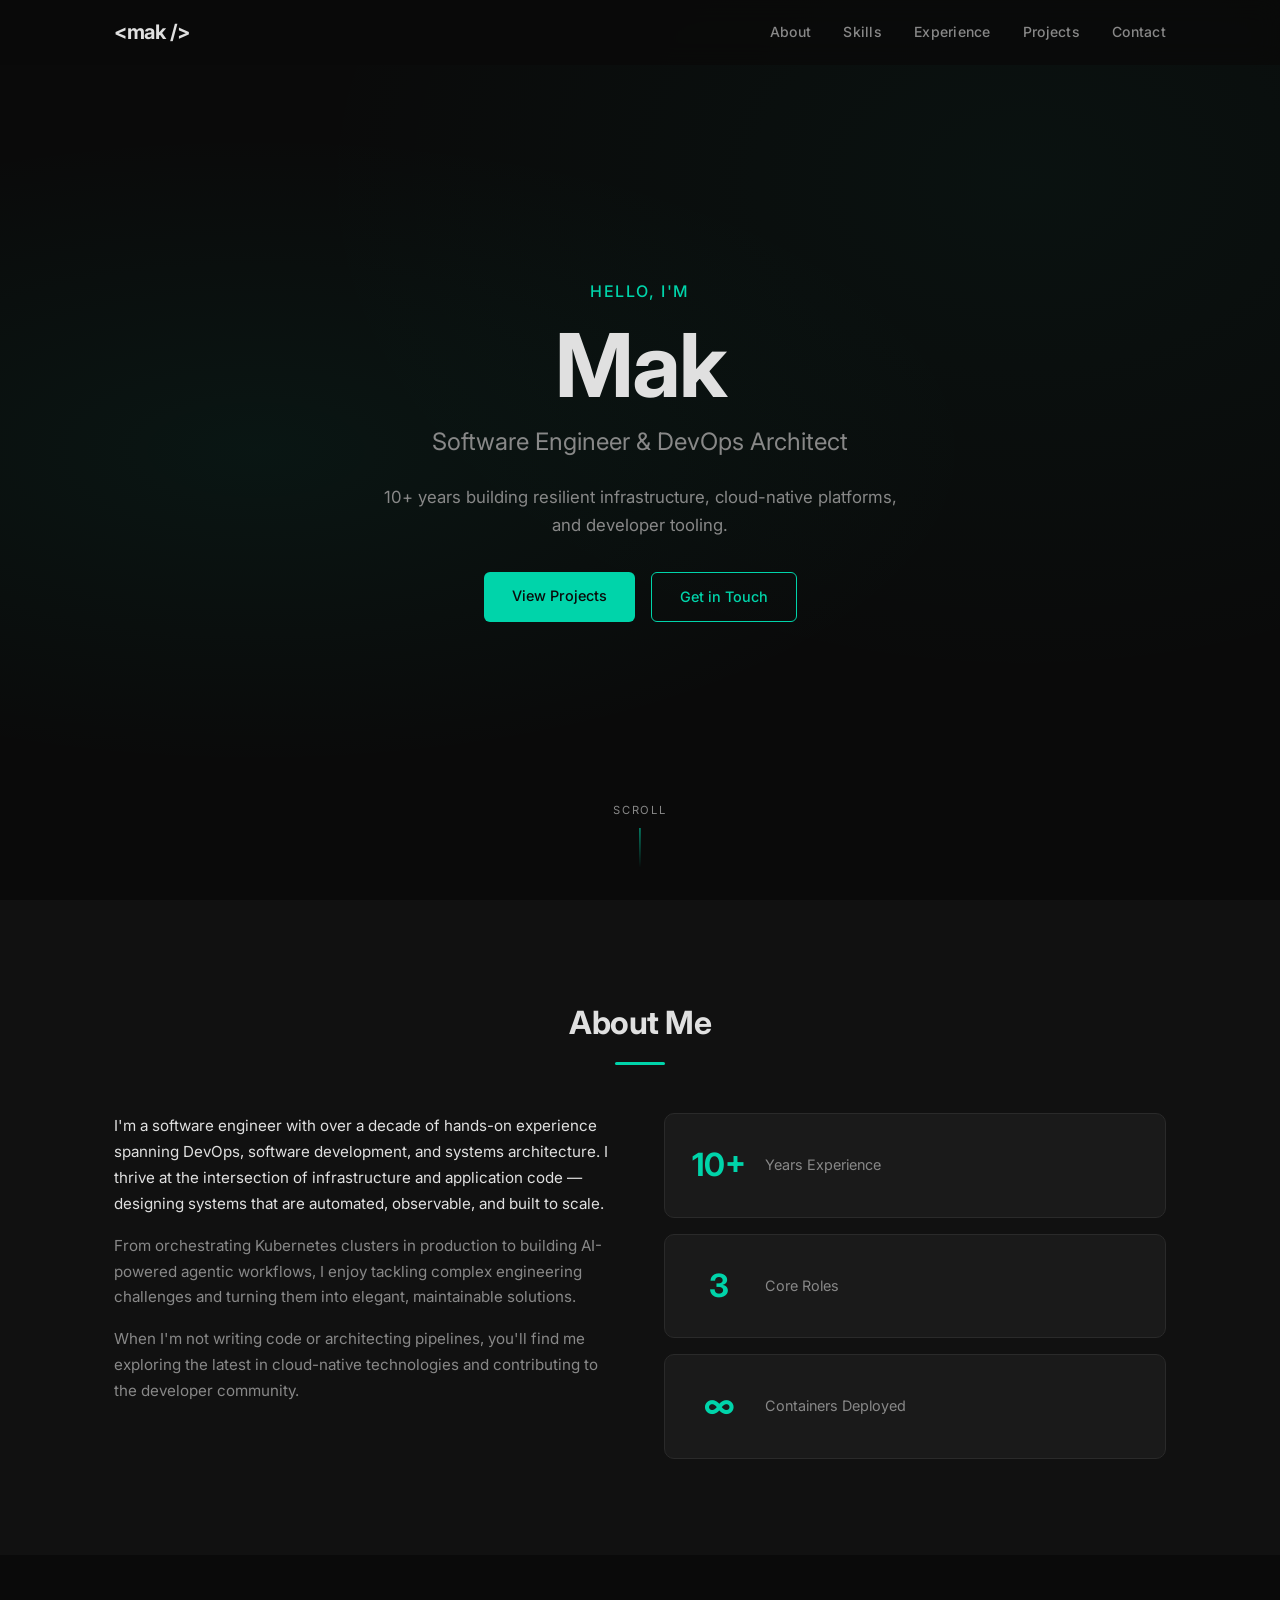
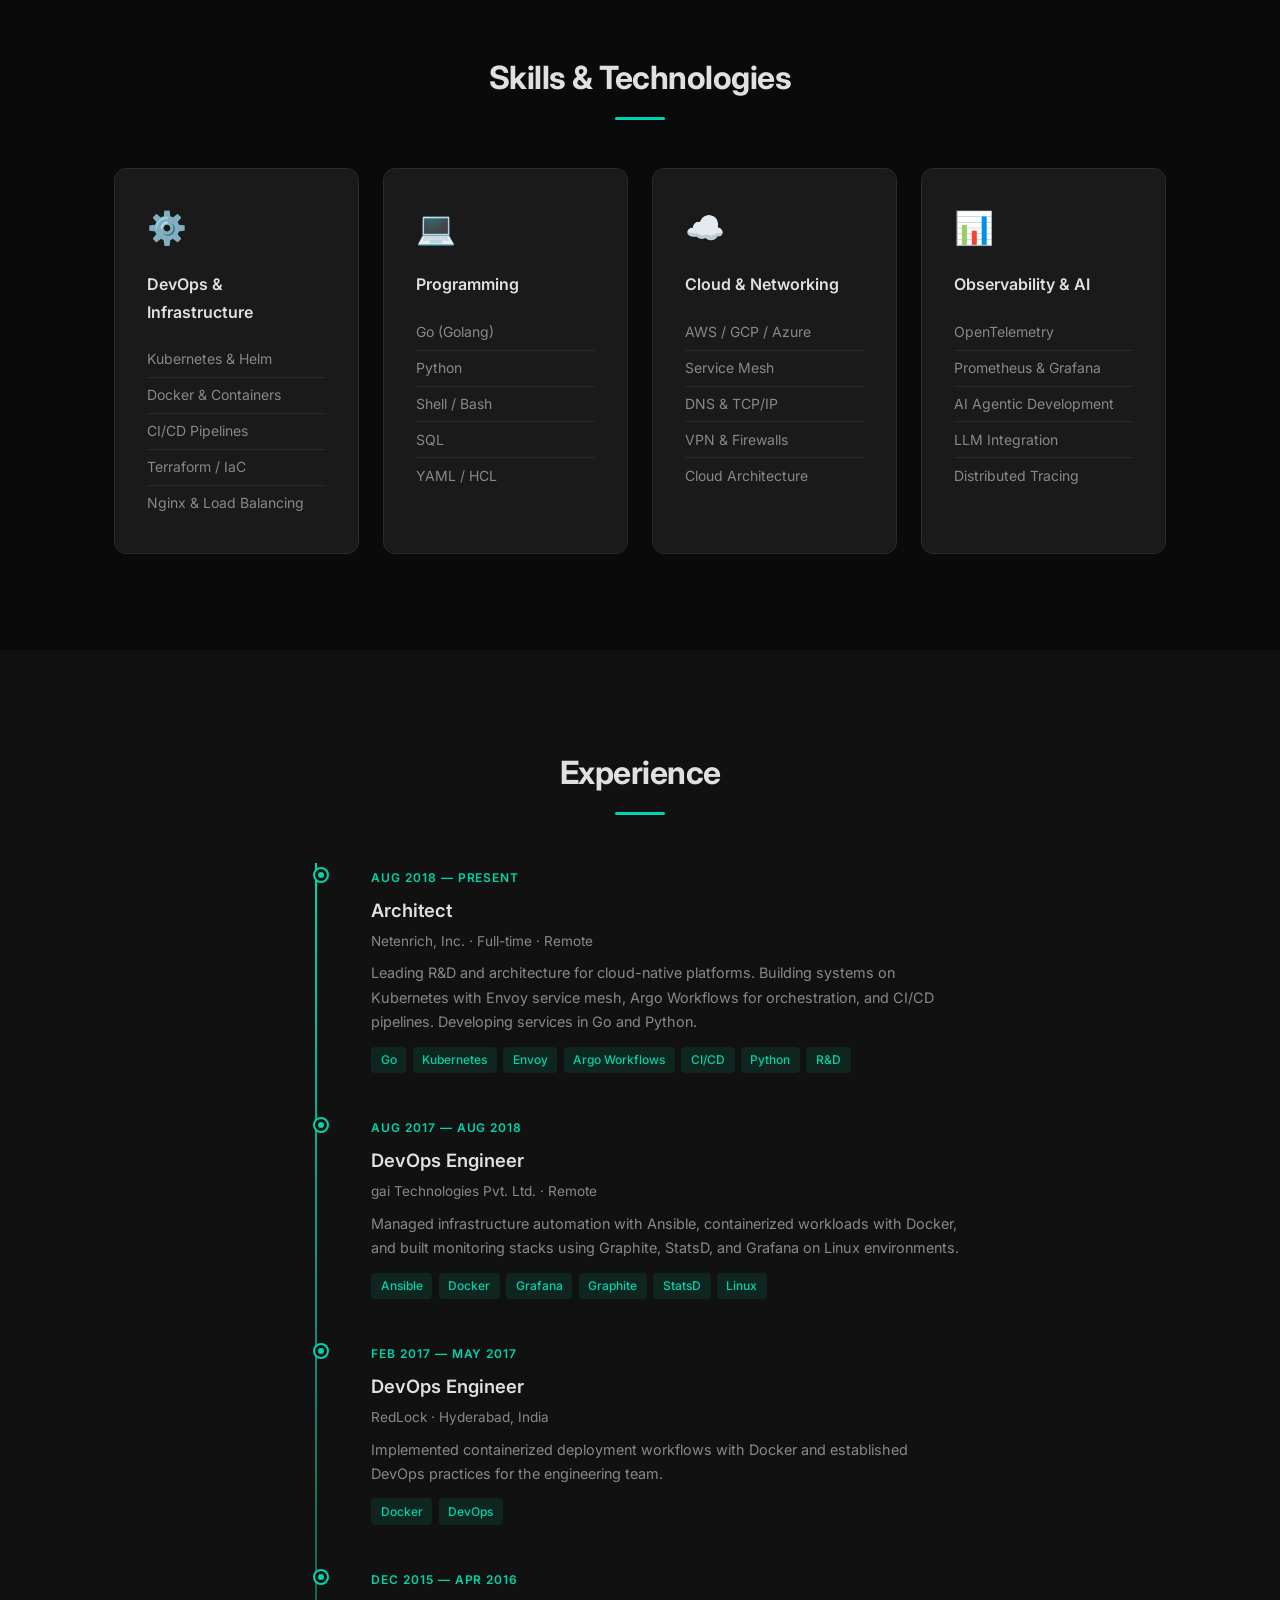
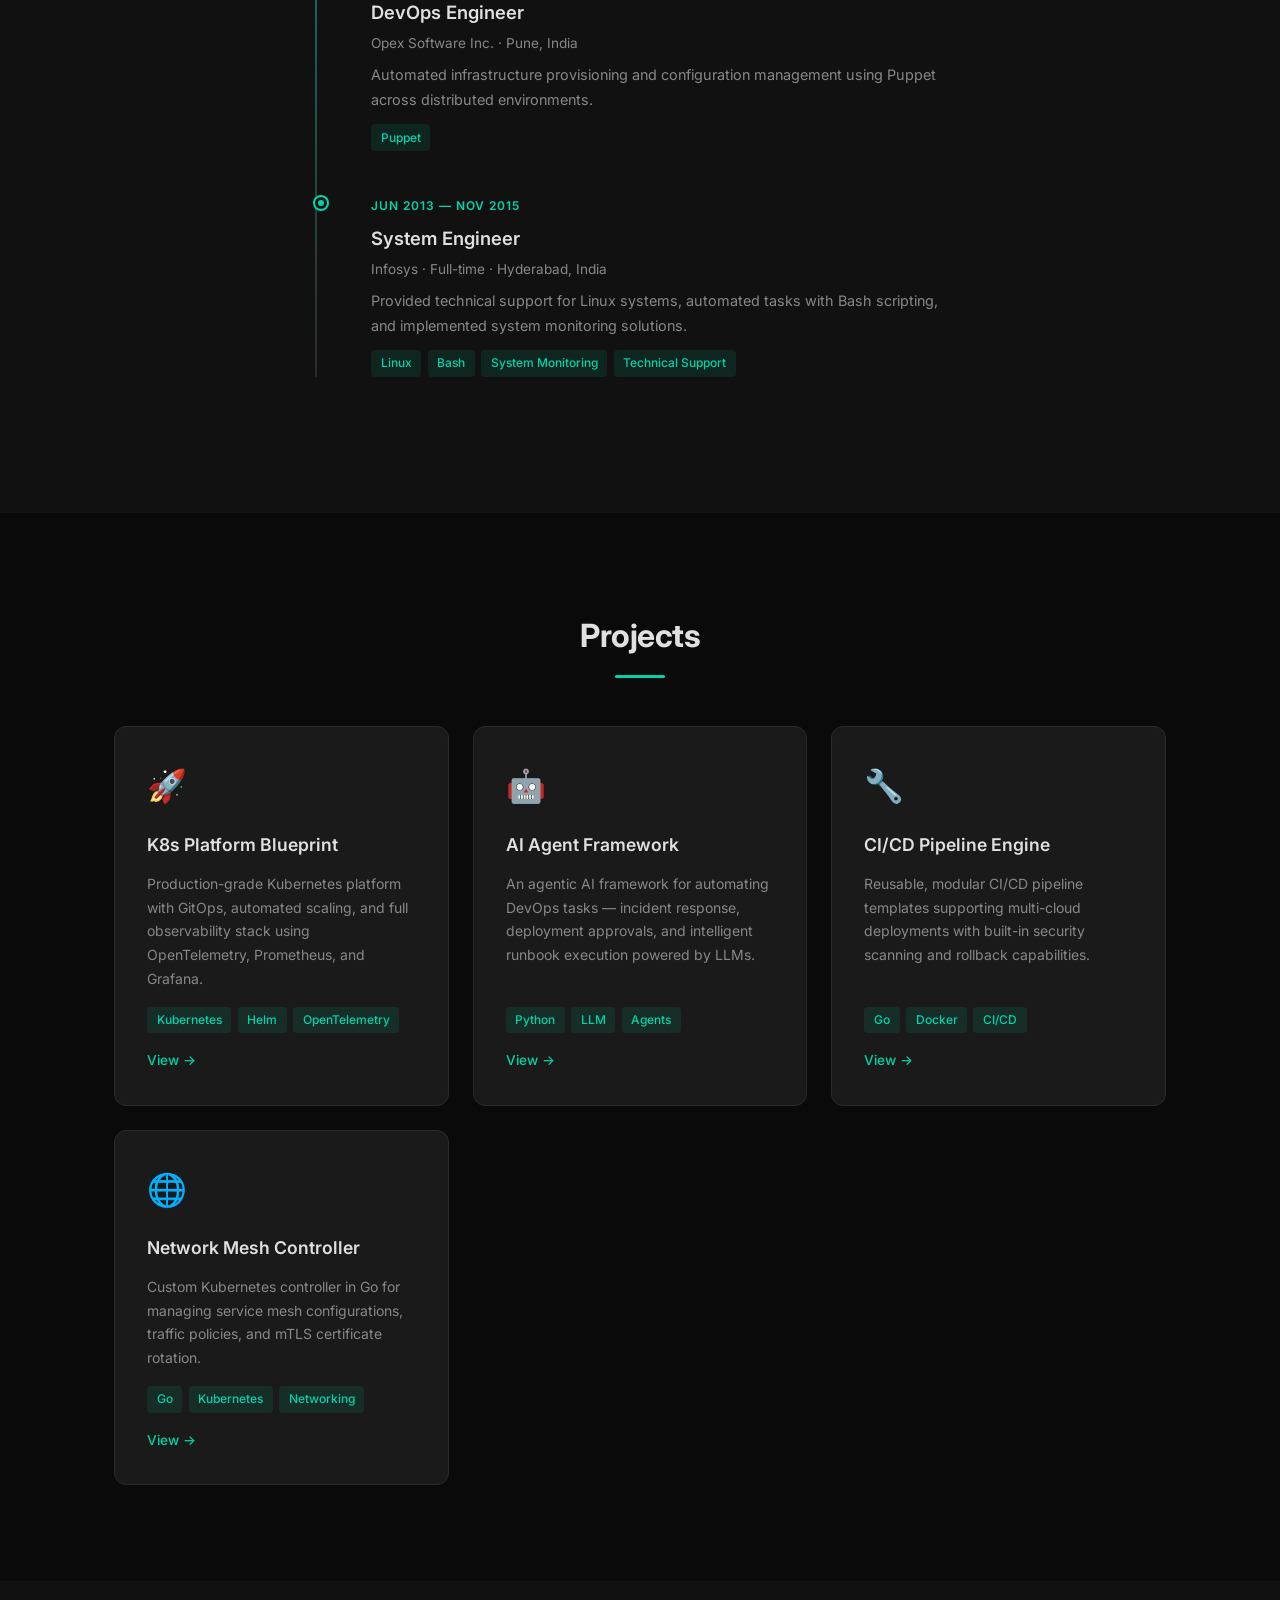
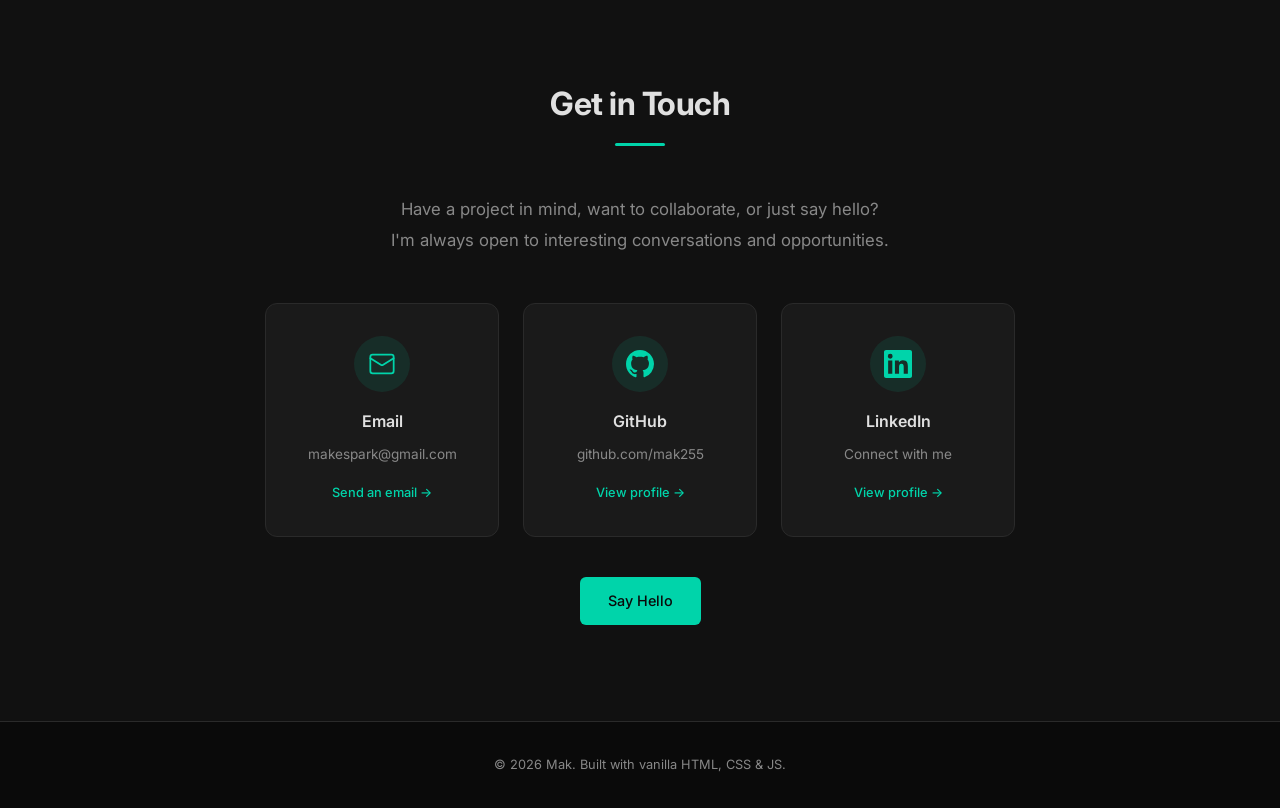
==== commit 9ff181fe: "[contact] updated the contact card with correct linkedin, gihub and email. Also replace the email bo" ====
--- a/index.html
+++ b/index.html
@@ -277,33 +277,43 @@
     <div class="container">
       <h2 class="section-heading">Get in Touch</h2>
       <p class="contact-intro">
-        Interested in working together or have a question? Drop me a message.
+        Have a project in mind, want to collaborate, or just say hello?<br />
+        I'm always open to interesting conversations and opportunities.
       </p>
-      <form id="contact-form" class="contact-form" action="https://formspree.io/f/YOUR_FORM_ID" method="POST">
-        <div class="form-group">
-          <label for="name">Name</label>
-          <input type="text" id="name" name="name" required placeholder="Your name" />
-        </div>
-        <div class="form-group">
-          <label for="email">Email</label>
-          <input type="email" id="email" name="email" required placeholder="you@example.com" />
-        </div>
-        <div class="form-group">
-          <label for="message">Message</label>
-          <textarea id="message" name="message" rows="5" required placeholder="Your message..."></textarea>
-        </div>
-        <button type="submit" class="btn btn-primary">Send Message</button>
-      </form>
-      <div class="social-links">
-        <a href="https://github.com/mak235" target="_blank" rel="noopener noreferrer" aria-label="GitHub">
-          <svg width="24" height="24" viewBox="0 0 24 24" fill="currentColor"><path d="M12 0C5.37 0 0 5.37 0 12c0 5.31 3.435 9.795 8.205 11.385.6.105.825-.255.825-.57 0-.285-.015-1.23-.015-2.235-3.015.555-3.795-.735-4.035-1.41-.135-.345-.72-1.41-1.23-1.695-.42-.225-1.02-.78-.015-.795.945-.015 1.62.87 1.845 1.23 1.08 1.815 2.805 1.305 3.495.99.105-.78.42-1.305.765-1.605-2.67-.3-5.46-1.335-5.46-5.925 0-1.305.465-2.385 1.23-3.225-.12-.3-.54-1.53.12-3.18 0 0 1.005-.315 3.3 1.23.96-.27 1.98-.405 3-.405s2.04.135 3 .405c2.295-1.56 3.3-1.23 3.3-1.23.66 1.65.24 2.88.12 3.18.765.84 1.23 1.905 1.23 3.225 0 4.605-2.805 5.625-5.475 5.925.435.375.81 1.095.81 2.22 0 1.605-.015 2.895-.015 3.3 0 .315.225.69.825.57A12.02 12.02 0 0024 12c0-6.63-5.37-12-12-12z"/></svg>
+
+      <div class="contact-cards">
+
+        <a href="mailto:makespark@gmail.com" class="contact-card">
+          <div class="contact-card-icon">
+            <svg width="28" height="28" viewBox="0 0 24 24" fill="none" stroke="currentColor" stroke-width="1.5" stroke-linecap="round" stroke-linejoin="round"><rect x="2" y="4" width="20" height="16" rx="2"/><path d="m22 7-8.97 5.7a1.94 1.94 0 0 1-2.06 0L2 7"/></svg>
+          </div>
+          <h3>Email</h3>
+          <p>makespark@gmail.com</p>
+          <span class="contact-card-action">Send an email →</span>
         </a>
-        <a href="https://linkedin.com/in/" target="_blank" rel="noopener noreferrer" aria-label="LinkedIn">
-          <svg width="24" height="24" viewBox="0 0 24 24" fill="currentColor"><path d="M20.447 20.452h-3.554v-5.569c0-1.328-.027-3.037-1.852-3.037-1.853 0-2.136 1.445-2.136 2.939v5.667H9.351V9h3.414v1.561h.046c.477-.9 1.637-1.85 3.37-1.85 3.601 0 4.267 2.37 4.267 5.455v6.286zM5.337 7.433a2.062 2.062 0 01-2.063-2.065 2.064 2.064 0 112.063 2.065zm1.782 13.019H3.555V9h3.564v11.452zM22.225 0H1.771C.792 0 0 .774 0 1.729v20.542C0 23.227.792 24 1.771 24h20.451C23.2 24 24 23.227 24 22.271V1.729C24 .774 23.2 0 22.222 0h.003z"/></svg>
+
+        <a href="https://github.com/mak255" target="_blank" rel="noopener noreferrer" class="contact-card">
+          <div class="contact-card-icon">
+            <svg width="28" height="28" viewBox="0 0 24 24" fill="currentColor"><path d="M12 0C5.37 0 0 5.37 0 12c0 5.31 3.435 9.795 8.205 11.385.6.105.825-.255.825-.57 0-.285-.015-1.23-.015-2.235-3.015.555-3.795-.735-4.035-1.41-.135-.345-.72-1.41-1.23-1.695-.42-.225-1.02-.78-.015-.795.945-.015 1.62.87 1.845 1.23 1.08 1.815 2.805 1.305 3.495.99.105-.78.42-1.305.765-1.605-2.67-.3-5.46-1.335-5.46-5.925 0-1.305.465-2.385 1.23-3.225-.12-.3-.54-1.53.12-3.18 0 0 1.005-.315 3.3 1.23.96-.27 1.98-.405 3-.405s2.04.135 3 .405c2.295-1.56 3.3-1.23 3.3-1.23.66 1.65.24 2.88.12 3.18.765.84 1.23 1.905 1.23 3.225 0 4.605-2.805 5.625-5.475 5.925.435.375.81 1.095.81 2.22 0 1.605-.015 2.895-.015 3.3 0 .315.225.69.825.57A12.02 12.02 0 0024 12c0-6.63-5.37-12-12-12z"/></svg>
+          </div>
+          <h3>GitHub</h3>
+          <p>github.com/mak255</p>
+          <span class="contact-card-action">View profile →</span>
         </a>
-        <a href="mailto:your-email@example.com" aria-label="Email">
-          <svg width="24" height="24" viewBox="0 0 24 24" fill="currentColor"><path d="M20 4H4c-1.1 0-2 .9-2 2v12c0 1.1.9 2 2 2h16c1.1 0 2-.9 2-2V6c0-1.1-.9-2-2-2zm0 4l-8 5-8-5V6l8 5 8-5v2z"/></svg>
+
+        <a href="https://www.linkedin.com/in/mayanktiwari2/" target="_blank" rel="noopener noreferrer" class="contact-card">
+          <div class="contact-card-icon">
+            <svg width="28" height="28" viewBox="0 0 24 24" fill="currentColor"><path d="M20.447 20.452h-3.554v-5.569c0-1.328-.027-3.037-1.852-3.037-1.853 0-2.136 1.445-2.136 2.939v5.667H9.351V9h3.414v1.561h.046c.477-.9 1.637-1.85 3.37-1.85 3.601 0 4.267 2.37 4.267 5.455v6.286zM5.337 7.433a2.062 2.062 0 01-2.063-2.065 2.064 2.064 0 112.063 2.065zm1.782 13.019H3.555V9h3.564v11.452zM22.225 0H1.771C.792 0 0 .774 0 1.729v20.542C0 23.227.792 24 1.771 24h20.451C23.2 24 24 23.227 24 22.271V1.729C24 .774 23.2 0 22.222 0h.003z"/></svg>
+          </div>
+          <h3>LinkedIn</h3>
+          <p>Connect with me</p>
+          <span class="contact-card-action">View profile →</span>
         </a>
+
+      </div>
+
+      <div class="contact-cta">
+        <a href="mailto:makespark@gmail.com" class="btn btn-primary">Say Hello</a>
       </div>
     </div>
   </section>
--- a/style.css
+++ b/style.css
@@ -573,71 +573,84 @@
 .contact-intro {
   text-align: center;
   color: var(--color-text-muted);
-  margin-bottom: 2.5rem;
-  font-size: 1rem;
-}
-
-.contact-form {
-  max-width: 500px;
-  margin: 0 auto 2rem;
-}
-
-.form-group {
-  margin-bottom: 1.25rem;
-}
-
-.form-group label {
-  display: block;
-  font-size: 0.85rem;
-  font-weight: 500;
-  margin-bottom: 0.4rem;
-  color: var(--color-text);
-}
-
-.form-group input,
-.form-group textarea {
-  width: 100%;
+  margin-bottom: 3rem;
+  font-size: 1.05rem;
+  line-height: 1.8;
+}
+
+.contact-cards {
+  display: grid;
+  grid-template-columns: repeat(auto-fit, minmax(220px, 1fr));
+  gap: 1.5rem;
+  max-width: 750px;
+  margin: 0 auto 2.5rem;
+}
+
+.contact-card {
   background: var(--color-surface);
   border: 1px solid var(--color-border);
-  border-radius: 8px;
-  padding: 0.75rem 1rem;
+  border-radius: 12px;
+  padding: 2rem 1.5rem;
+  text-align: center;
+  text-decoration: none;
   color: var(--color-text);
-  font-family: var(--font-main);
-  font-size: 0.9rem;
-  transition: border-color var(--transition);
-  outline: none;
-}
-
-.form-group input:focus,
-.form-group textarea:focus {
+  transition: border-color var(--transition), transform var(--transition), box-shadow var(--transition);
+  display: flex;
+  flex-direction: column;
+  align-items: center;
+  gap: 0.5rem;
+}
+
+.contact-card:hover {
   border-color: var(--color-accent);
-}
-
-.form-group input::placeholder,
-.form-group textarea::placeholder {
-  color: var(--color-text-muted);
-}
-
-.contact-form .btn {
-  width: 100%;
+  transform: translateY(-6px);
+  box-shadow: 0 12px 30px rgba(0, 212, 170, 0.08);
+  color: var(--color-text);
+}
+
+.contact-card-icon {
+  width: 56px;
+  height: 56px;
+  border-radius: 50%;
+  background: var(--color-accent-dim);
+  display: flex;
+  align-items: center;
+  justify-content: center;
+  color: var(--color-accent);
+  margin-bottom: 0.5rem;
+  transition: background var(--transition);
+}
+
+.contact-card:hover .contact-card-icon {
+  background: rgba(0, 212, 170, 0.2);
+}
+
+.contact-card h3 {
+  font-size: 1rem;
+  font-weight: 600;
+}
+
+.contact-card p {
+  font-size: 0.85rem;
+  color: var(--color-text-muted);
+  word-break: break-all;
+}
+
+.contact-card-action {
+  font-size: 0.8rem;
+  font-weight: 500;
+  color: var(--color-accent);
+  margin-top: 0.5rem;
+  transition: color var(--transition);
+}
+
+.contact-card:hover .contact-card-action {
+  color: var(--color-accent-hover);
+}
+
+.contact-cta {
   text-align: center;
-}
-
-.social-links {
-  display: flex;
-  justify-content: center;
-  gap: 1.5rem;
-  margin-top: 2rem;
-}
-
-.social-links a {
-  color: var(--color-text-muted);
-  transition: color var(--transition), transform var(--transition);
-}
-
-.social-links a:hover {
-  color: var(--color-accent);
-  transform: translateY(-2px);
+  margin-top: 1rem;
 }
 
 /* ===== FOOTER ===== */
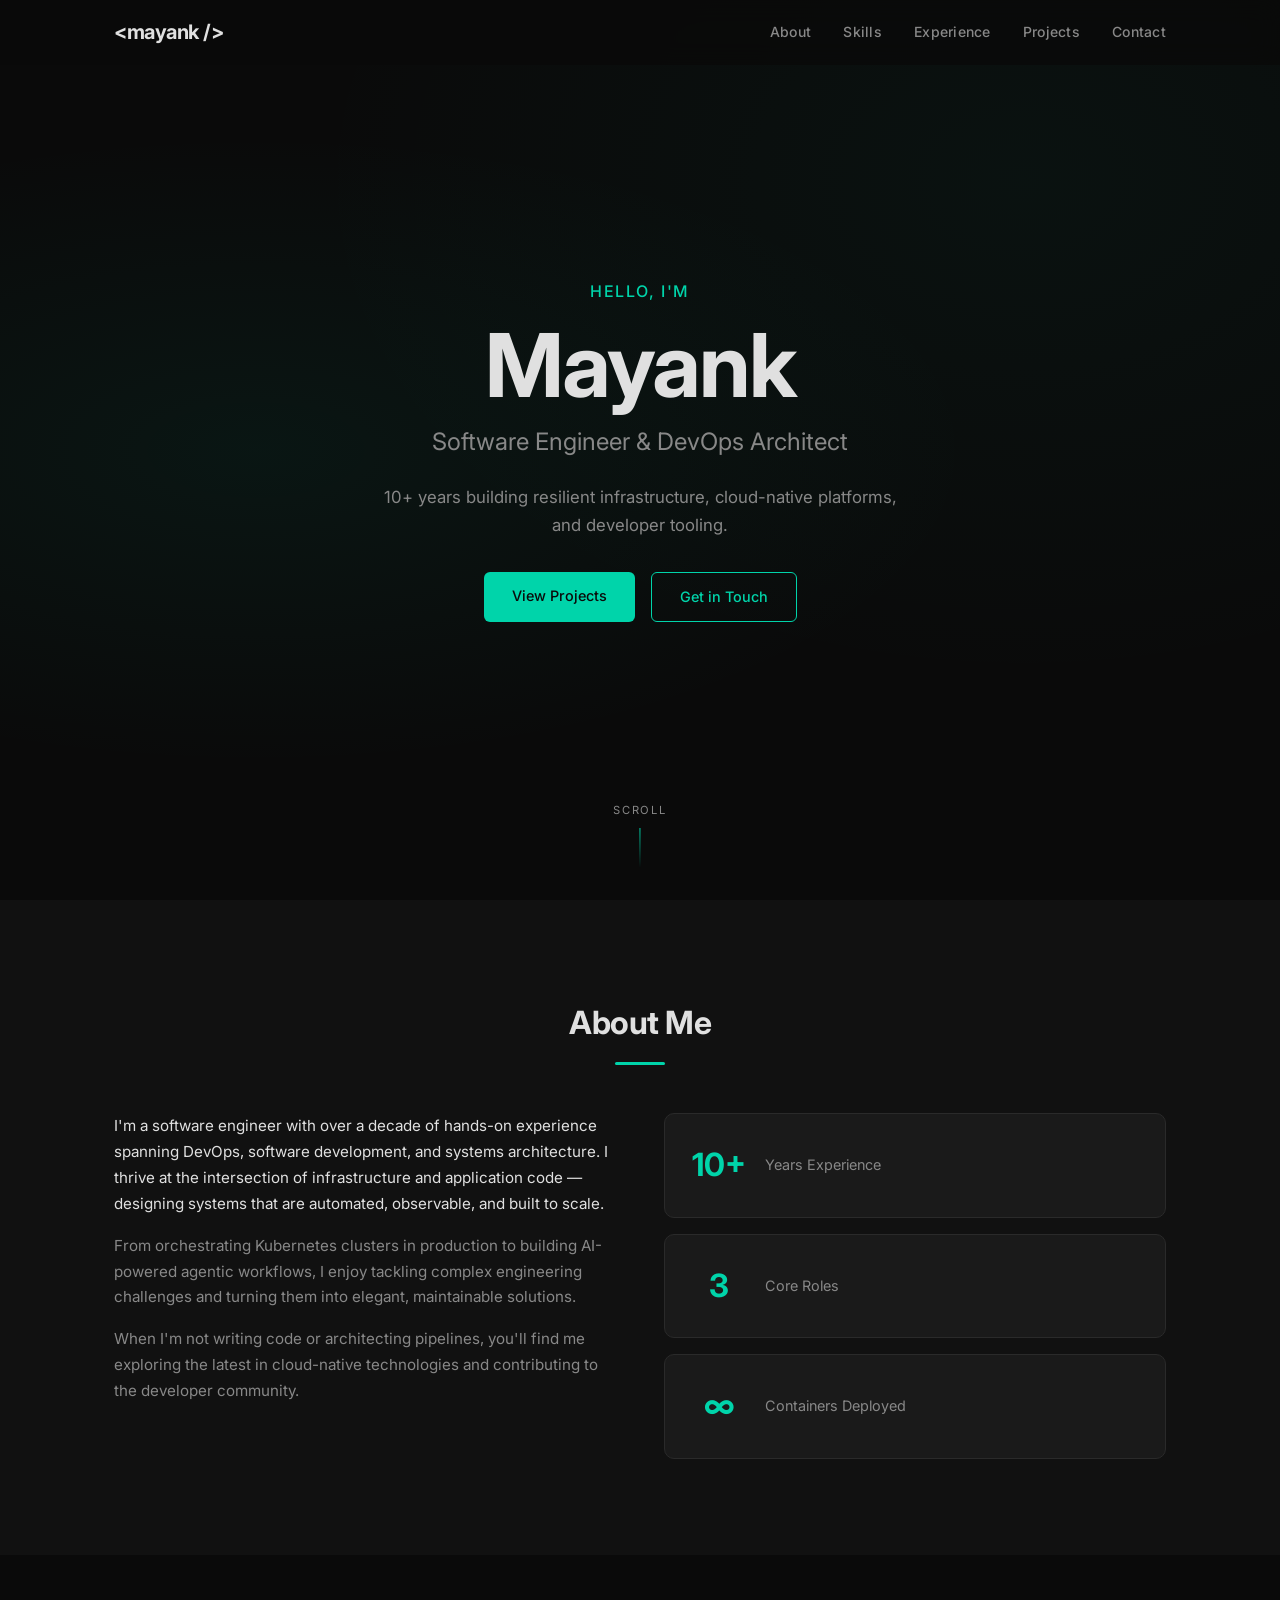
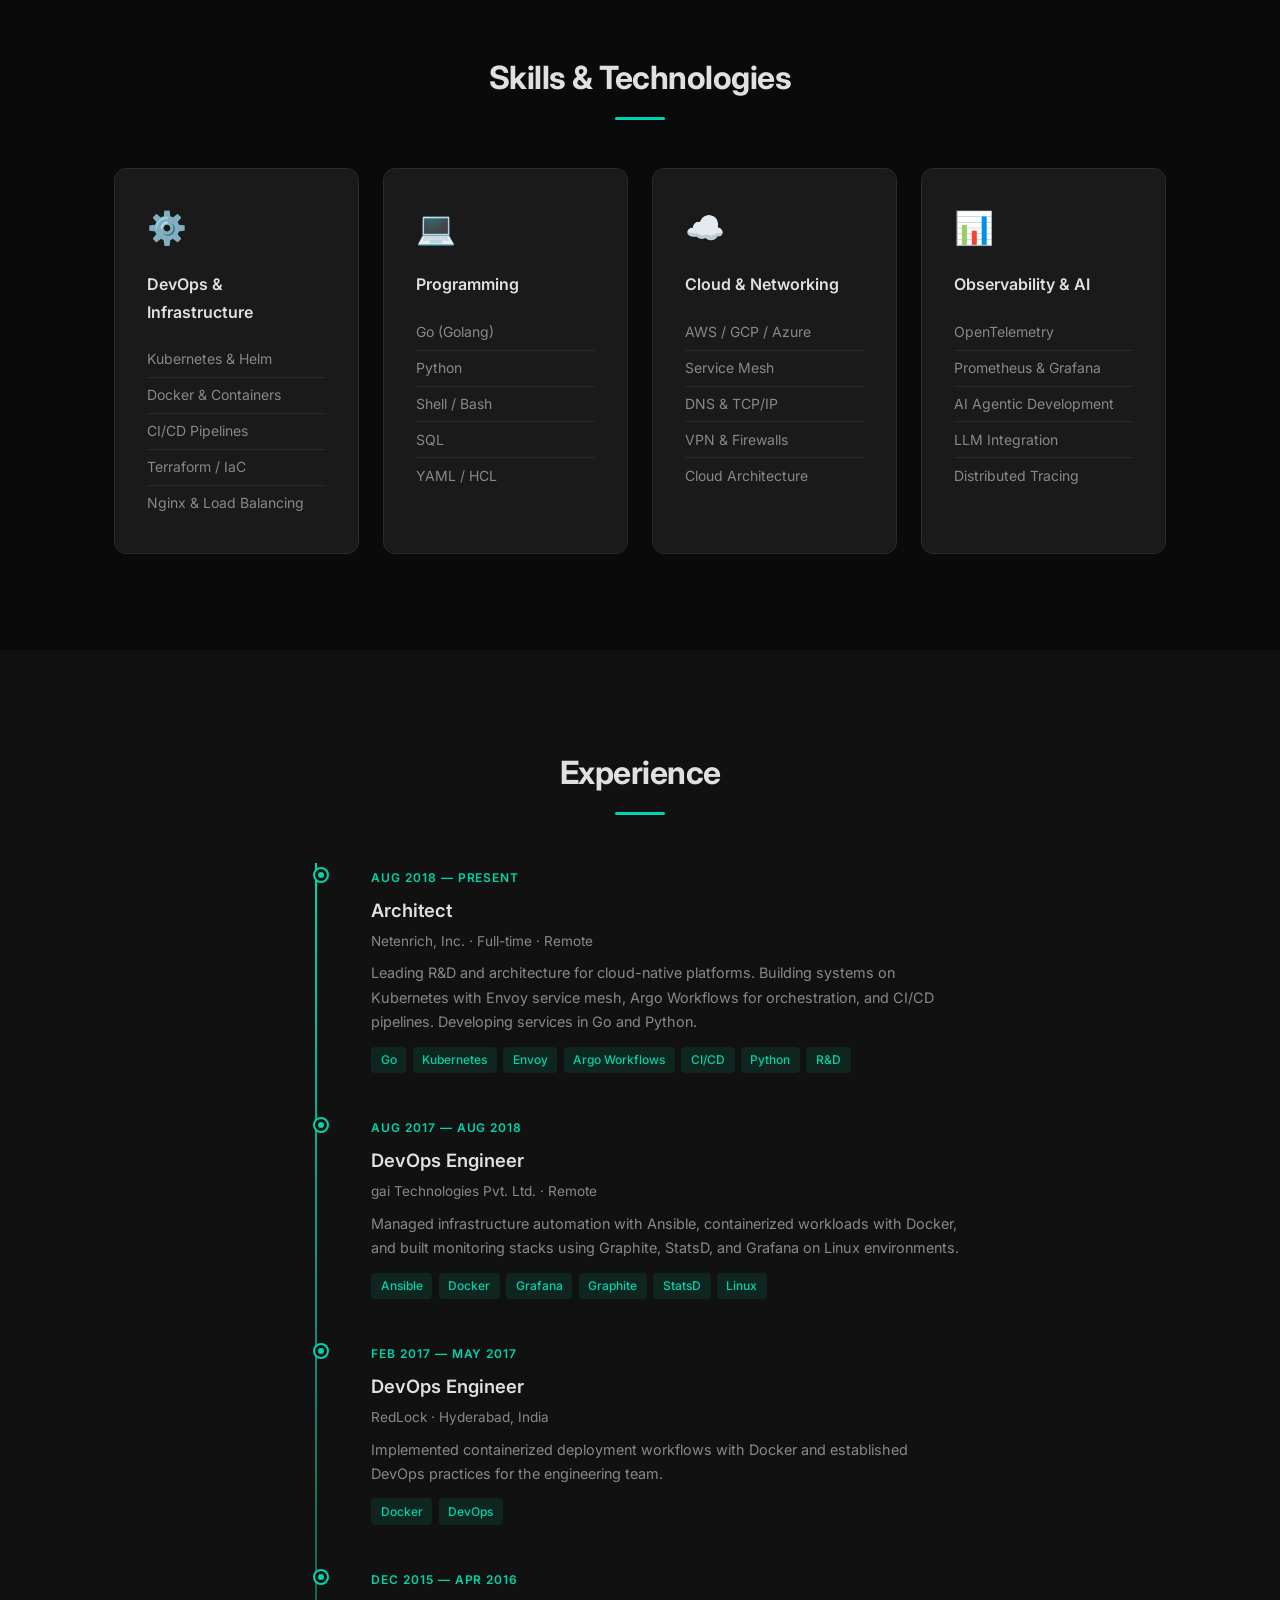
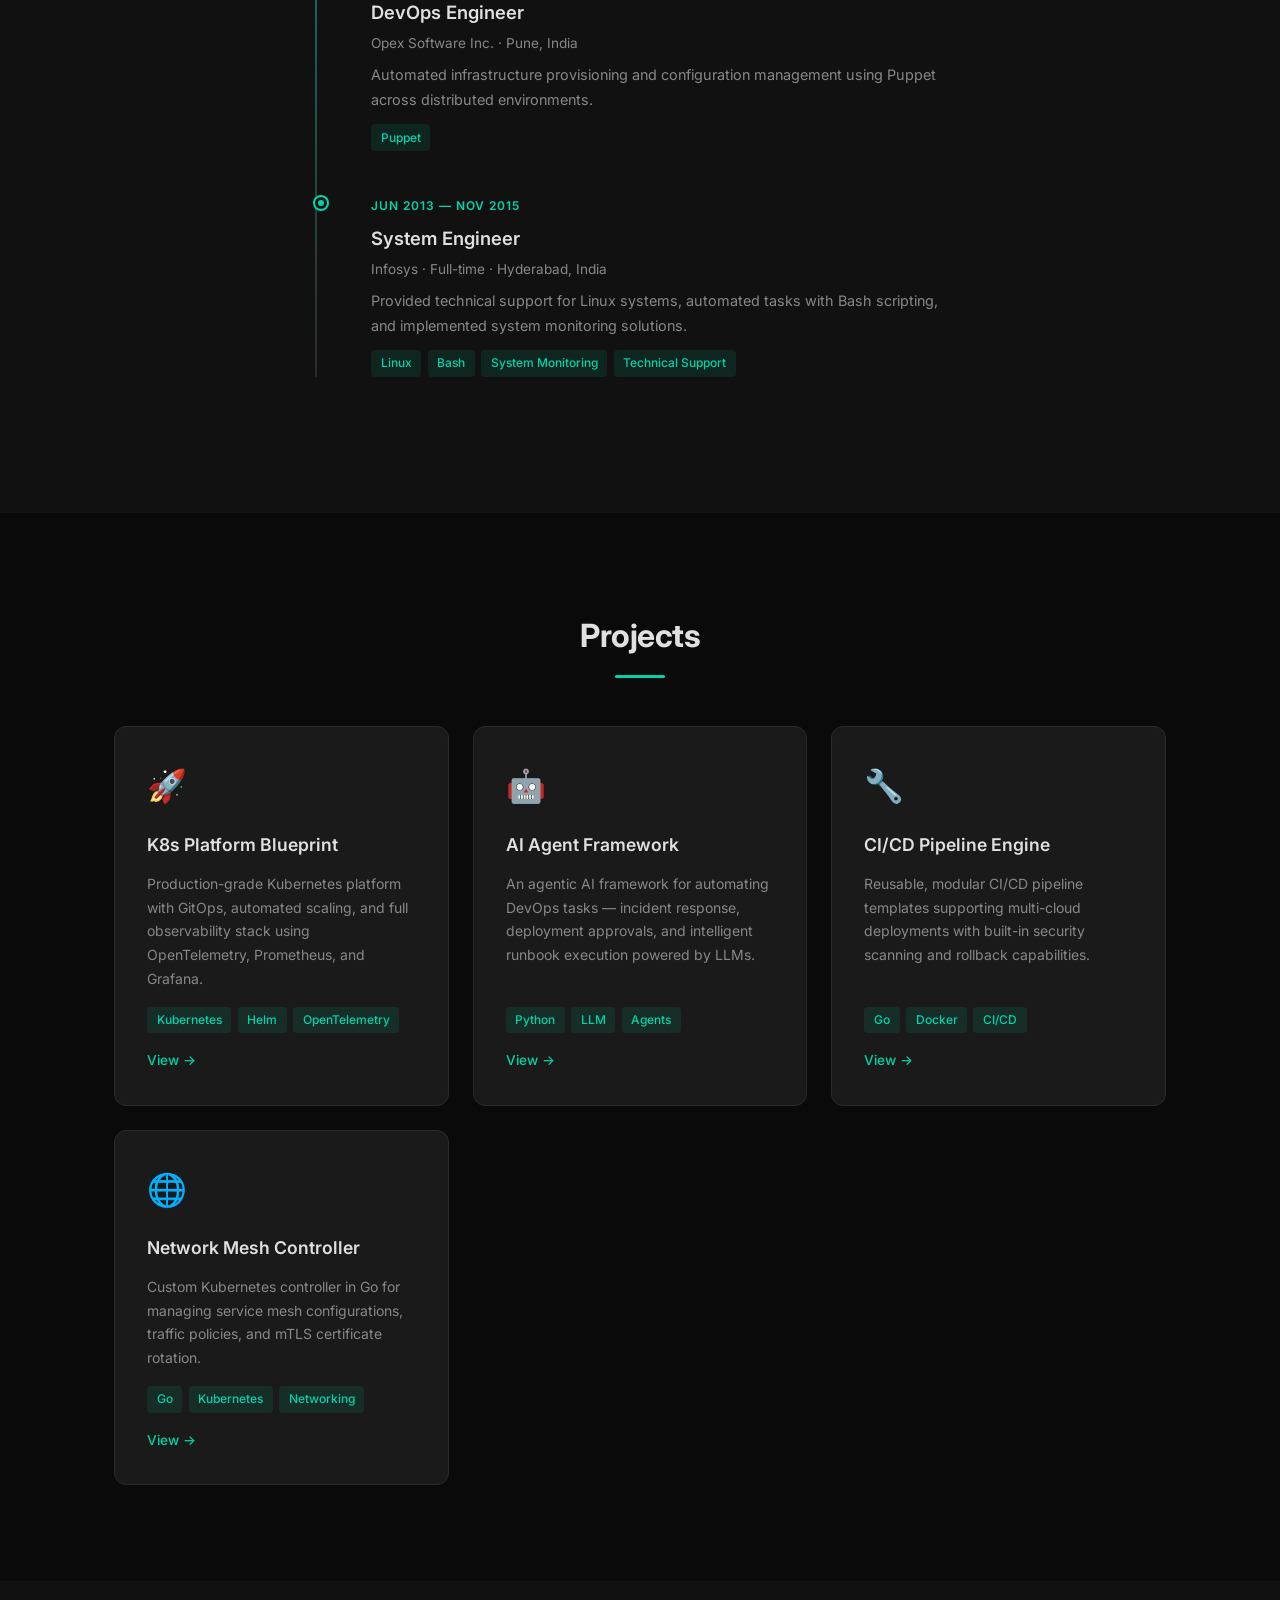
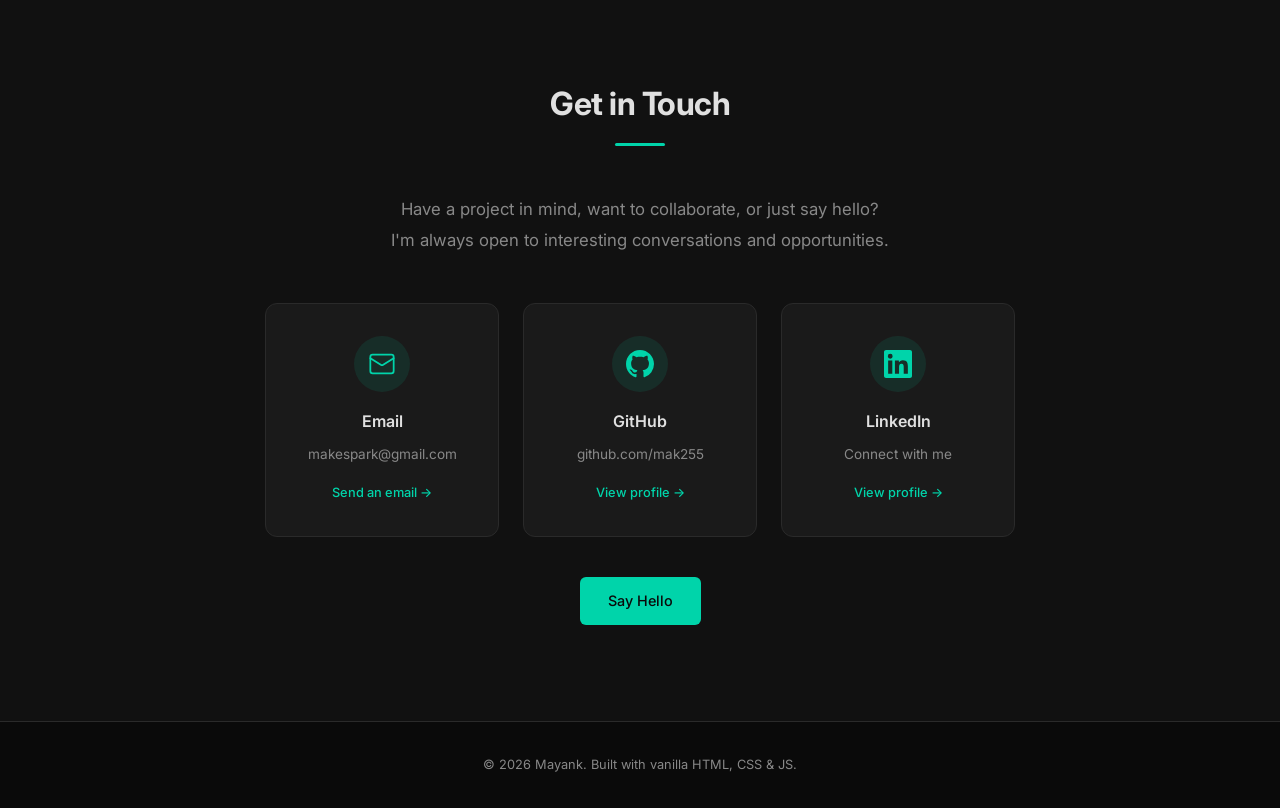
==== commit 8273016e: "updated the name from mak to mayank" ====
--- a/index.html
+++ b/index.html
@@ -3,8 +3,8 @@
 <head>
   <meta charset="UTF-8" />
   <meta name="viewport" content="width=device-width, initial-scale=1.0" />
-  <title>Mak — Software Engineer & DevOps Architect</title>
-  <meta name="description" content="Portfolio of Mak – a software engineer with 10+ years of experience in DevOps, cloud-native architecture, Go, Python, Kubernetes, and AI." />
+  <title>Mayank — Software Engineer & DevOps Architect</title>
+  <meta name="description" content="Portfolio of Mayank – a software engineer with 10+ years of experience in DevOps, cloud-native architecture, Go, Python, Kubernetes, and AI." />
   <link rel="stylesheet" href="style.css" />
   <!-- Preconnect for performance -->
   <link rel="preconnect" href="https://fonts.googleapis.com" />
@@ -15,7 +15,7 @@
   <!-- ==================== NAVBAR ==================== -->
   <nav id="navbar" class="navbar">
     <div class="container nav-container">
-      <a href="#hero" class="logo">&lt;mak /&gt;</a>
+      <a href="#hero" class="logo">&lt;mayank /&gt;</a>
       <button class="nav-toggle" aria-label="Toggle navigation" aria-expanded="false">
         <span class="hamburger"></span>
       </button>
@@ -33,7 +33,7 @@
   <header id="hero" class="hero">
     <div class="container hero-content">
       <p class="hero-greeting">Hello, I'm</p>
-      <h1 class="hero-name">Mak</h1>
+      <h1 class="hero-name">Mayank</h1>
       <h2 class="hero-title">Software Engineer &amp; DevOps Architect</h2>
       <p class="hero-subtitle">
         10+ years building resilient infrastructure, cloud-native platforms, and developer tooling.
@@ -321,7 +321,7 @@
   <!-- ==================== FOOTER ==================== -->
   <footer class="footer">
     <div class="container">
-      <p>&copy; 2026 Mak. Built with vanilla HTML, CSS &amp; JS.</p>
+      <p>&copy; 2026 Mayank. Built with vanilla HTML, CSS &amp; JS.</p>
     </div>
   </footer>
 
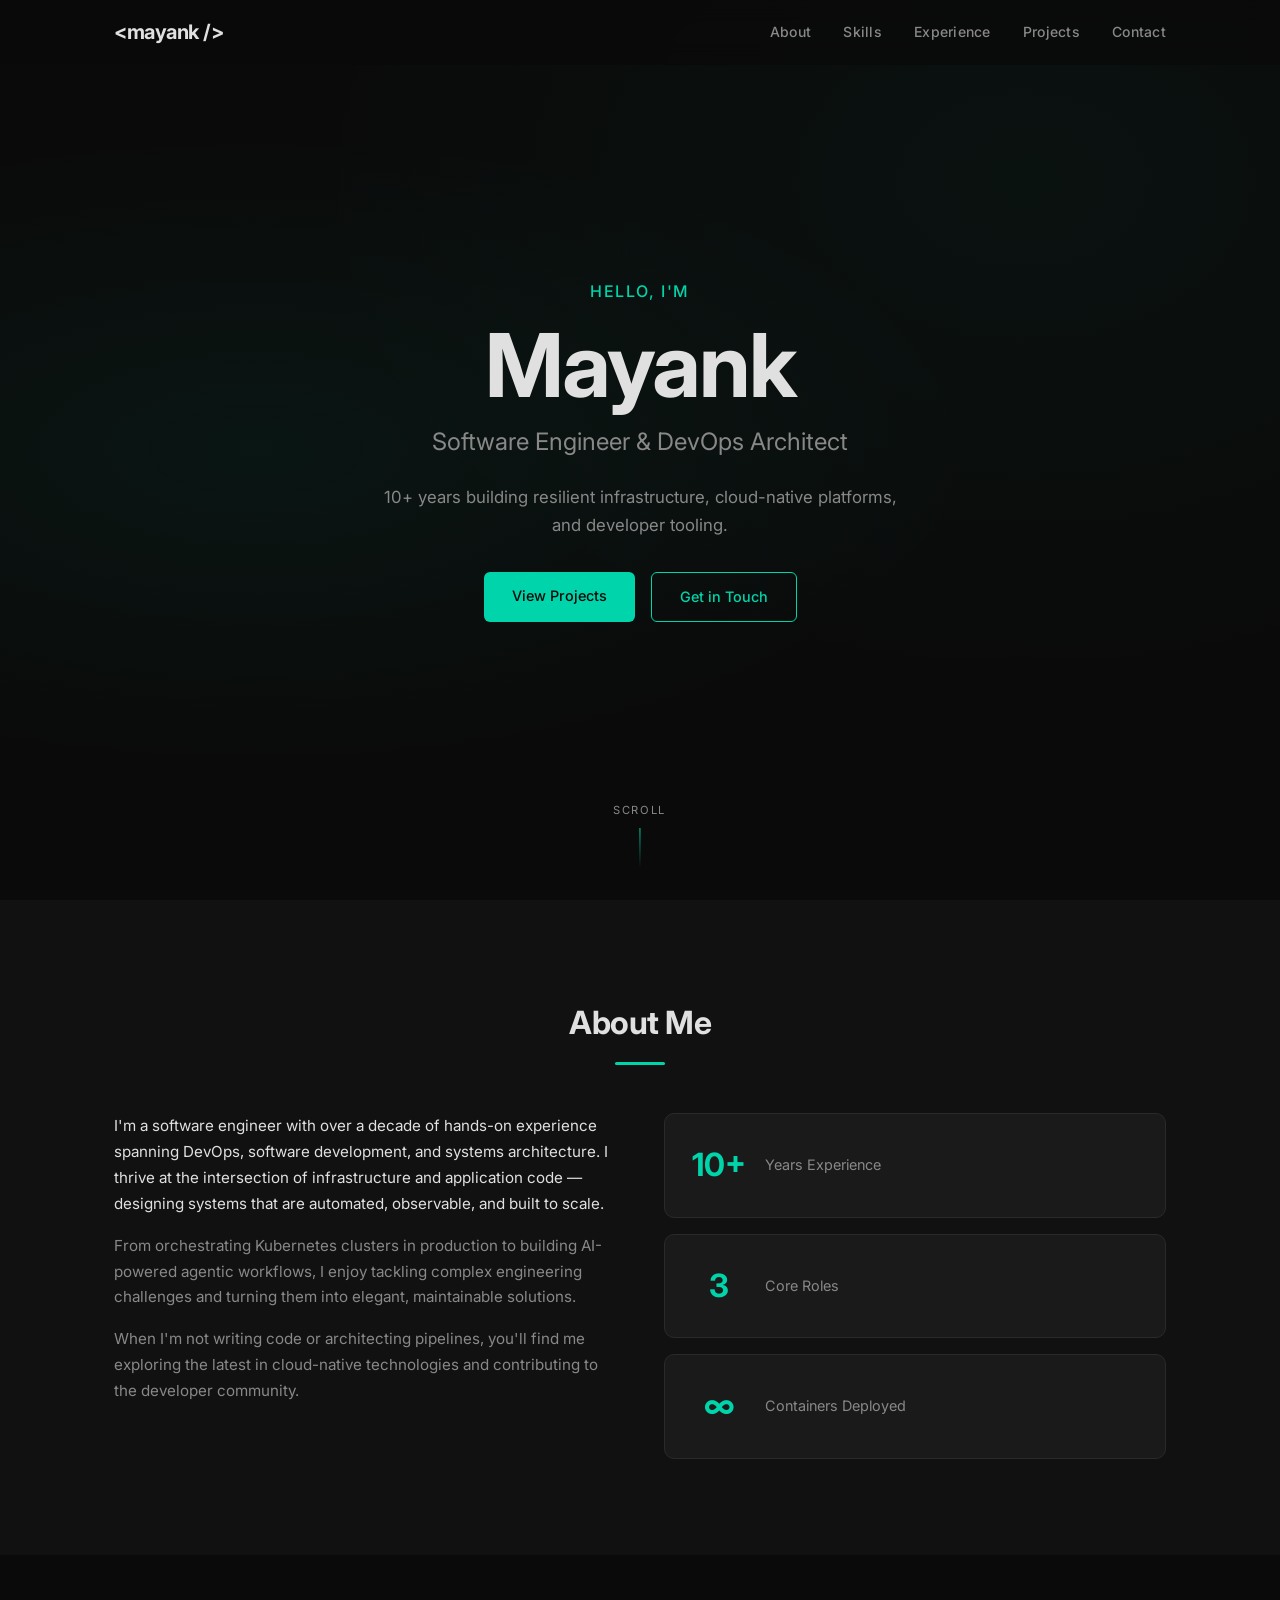
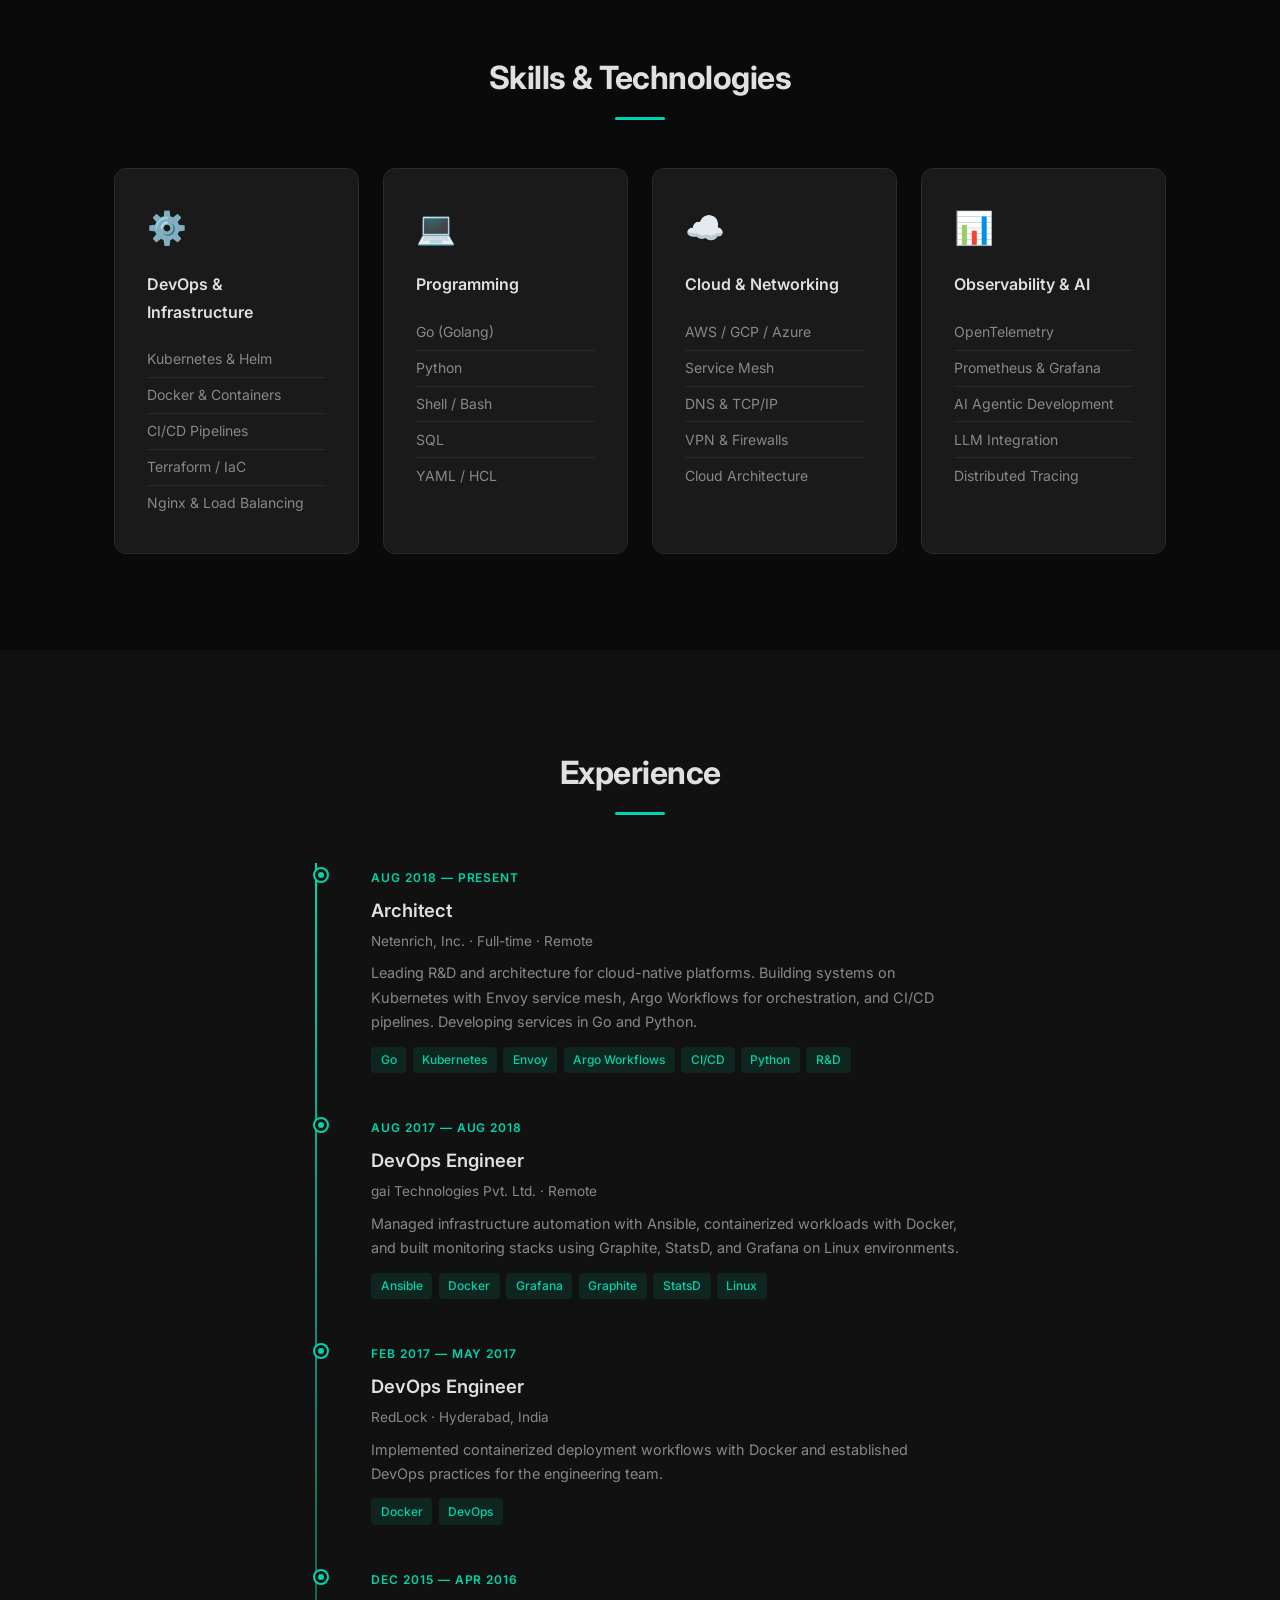
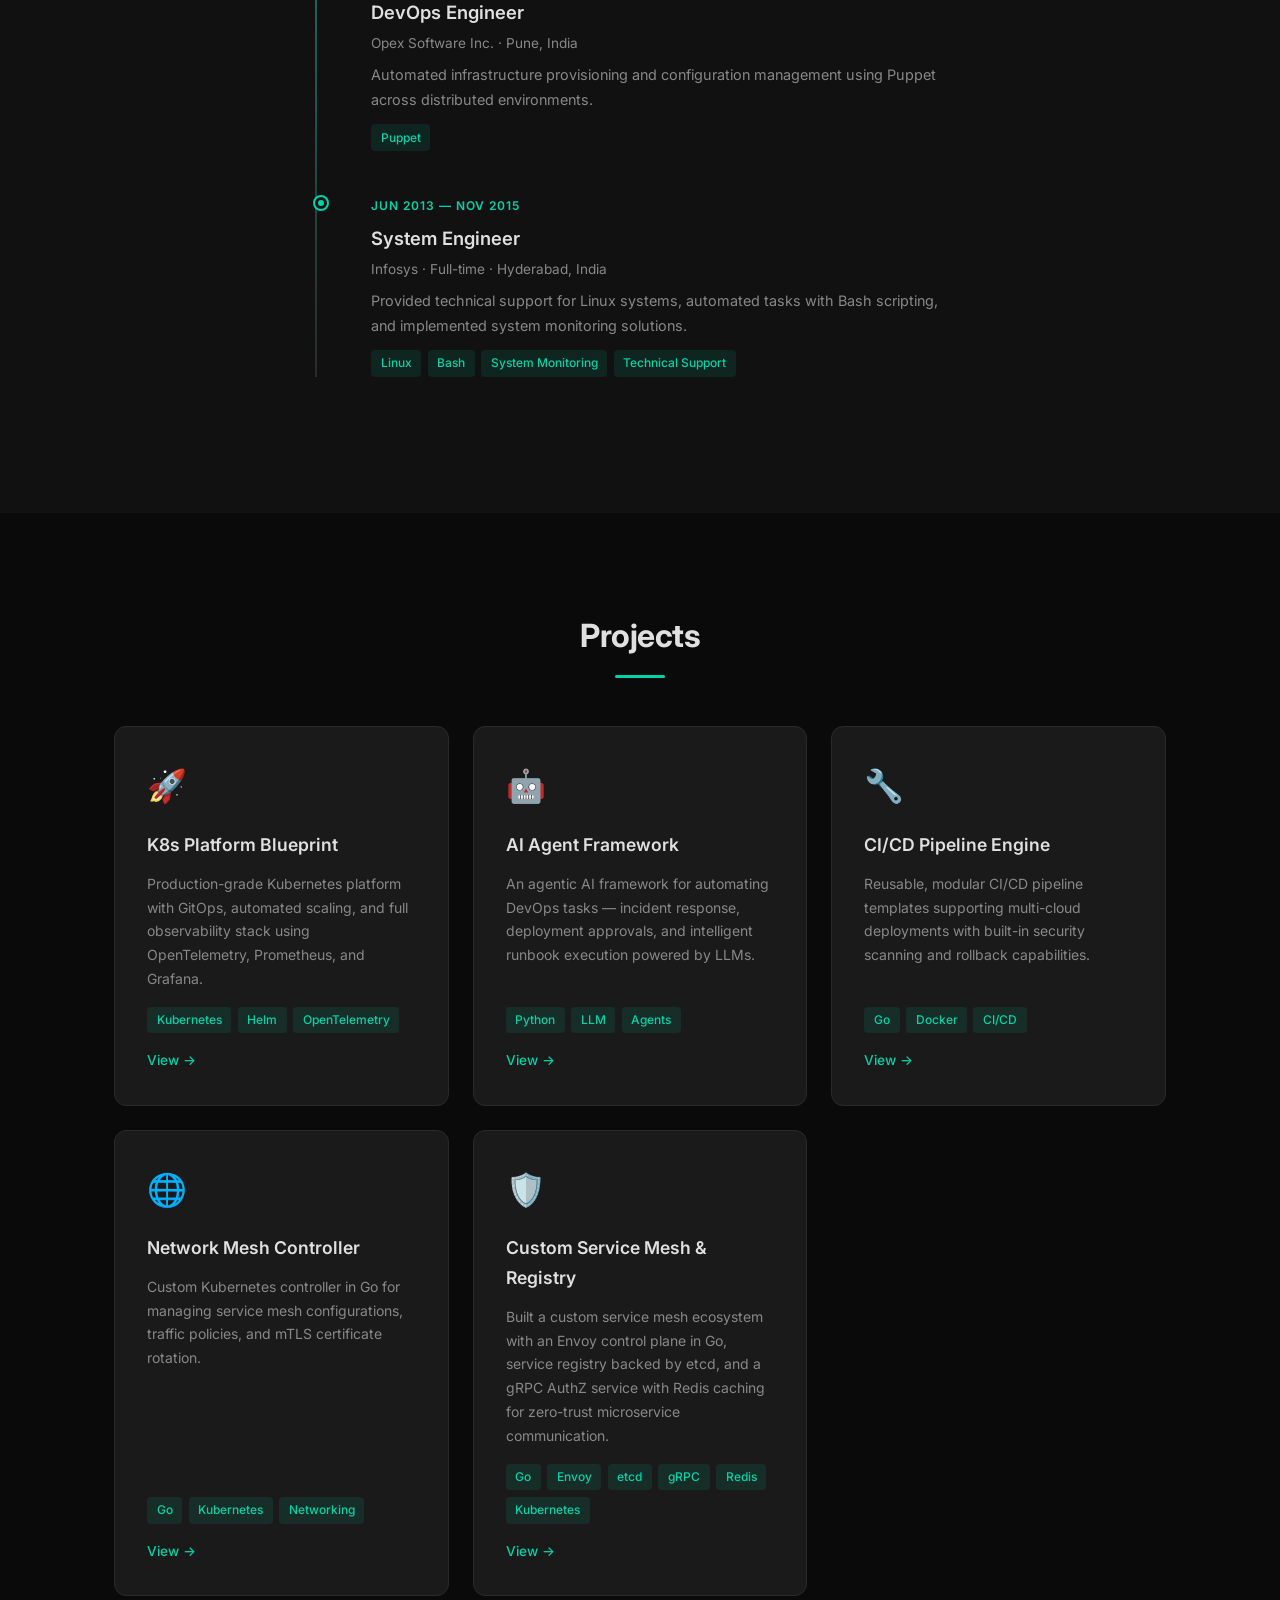
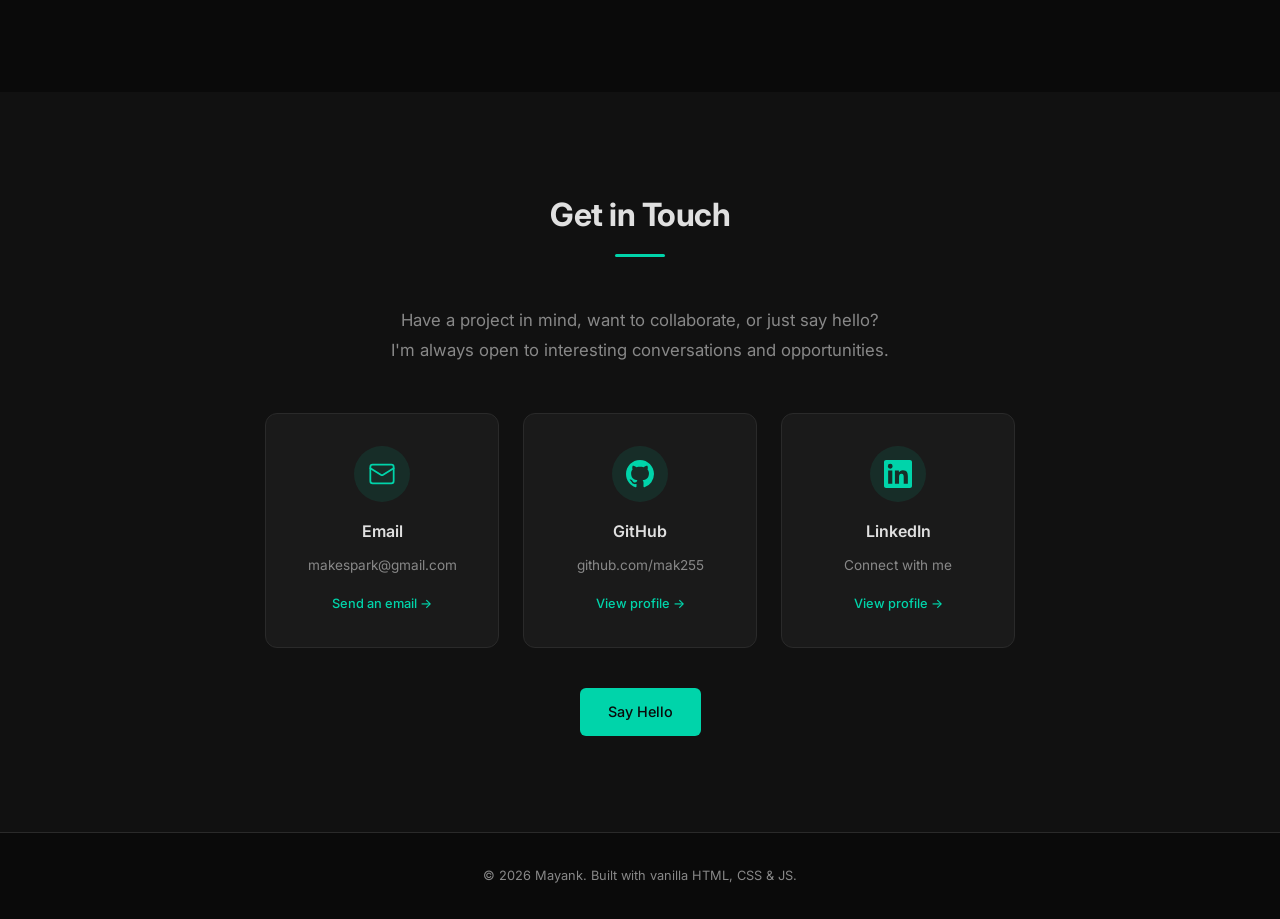
==== commit e463fb5b: "[projects] added the service mesh/registry project to the portfolio" ====
--- a/index.html
+++ b/index.html
@@ -268,6 +268,16 @@
           <a href="#" class="project-link" aria-label="View Network Mesh Controller project">View →</a>
         </article>
 
+        <article class="project-card">
+          <div class="project-icon">🛡️</div>
+          <h3>Custom Service Mesh &amp; Registry</h3>
+          <p>Built a custom service mesh ecosystem with an Envoy control plane in Go, service registry backed by etcd, and a gRPC AuthZ service with Redis caching for zero-trust microservice communication.</p>
+          <div class="project-tags">
+            <span>Go</span><span>Envoy</span><span>etcd</span><span>gRPC</span><span>Redis</span><span>Kubernetes</span>
+          </div>
+          <a href="blogs/service-mesh.html" class="project-link" aria-label="View Custom Service Mesh project">View →</a>
+        </article>
+
       </div>
     </div>
   </section>
--- a/style.css
+++ b/style.css
@@ -783,3 +783,132 @@
     font-size: 2.75rem;
   }
 }
+
+/* ===== BLOG ARTICLE ===== */
+.blog-article {
+  padding-top: 100px;
+  padding-bottom: 4rem;
+  min-height: 100vh;
+}
+
+.blog-header {
+  margin-bottom: 3rem;
+  padding-bottom: 2rem;
+  border-bottom: 1px solid var(--color-border);
+}
+
+.blog-back {
+  display: inline-block;
+  font-size: 0.85rem;
+  font-weight: 500;
+  color: var(--color-accent);
+  margin-bottom: 1.5rem;
+  transition: color var(--transition);
+}
+
+.blog-back:hover {
+  color: var(--color-accent-hover);
+}
+
+.blog-header h1 {
+  font-size: clamp(1.8rem, 4vw, 2.5rem);
+  font-weight: 700;
+  letter-spacing: -1px;
+  line-height: 1.2;
+  margin-bottom: 1rem;
+}
+
+.blog-meta {
+  display: flex;
+  flex-wrap: wrap;
+  gap: 1.5rem;
+  margin-bottom: 1.25rem;
+}
+
+.blog-meta-item {
+  font-size: 0.85rem;
+  color: var(--color-text-muted);
+}
+
+.blog-header .project-tags {
+  margin-top: 0.5rem;
+}
+
+.blog-section {
+  margin-bottom: 2.5rem;
+}
+
+.blog-section h2 {
+  font-size: 1.5rem;
+  font-weight: 700;
+  margin-bottom: 1rem;
+  color: var(--color-text);
+  letter-spacing: -0.3px;
+}
+
+.blog-section h3 {
+  font-size: 1.15rem;
+  font-weight: 600;
+  margin-top: 1.75rem;
+  margin-bottom: 0.75rem;
+  color: var(--color-accent);
+}
+
+.blog-section p {
+  font-size: 0.95rem;
+  color: var(--color-text-muted);
+  margin-bottom: 0.75rem;
+  line-height: 1.8;
+}
+
+.blog-section ul {
+  padding-left: 1.25rem;
+  margin-bottom: 1rem;
+}
+
+.blog-section li {
+  font-size: 0.9rem;
+  color: var(--color-text-muted);
+  line-height: 1.8;
+  margin-bottom: 0.5rem;
+  list-style: disc;
+}
+
+.blog-section li strong {
+  color: var(--color-text);
+}
+
+.blog-section code {
+  background: var(--color-surface);
+  border: 1px solid var(--color-border);
+  padding: 0.15rem 0.4rem;
+  border-radius: 4px;
+  font-size: 0.85em;
+  color: var(--color-accent);
+}
+
+.blog-callout {
+  background: var(--color-surface);
+  border: 1px solid var(--color-border);
+  border-left: 3px solid var(--color-accent);
+  border-radius: 8px;
+  padding: 1.25rem 1.5rem;
+  margin-bottom: 1rem;
+}
+
+.blog-callout h4 {
+  font-size: 0.95rem;
+  font-weight: 600;
+  color: var(--color-accent);
+  margin-bottom: 0.5rem;
+}
+
+.blog-callout p {
+  margin-bottom: 0;
+}
+
+.blog-footer {
+  margin-top: 3rem;
+  padding-top: 2rem;
+  border-top: 1px solid var(--color-border);
+}
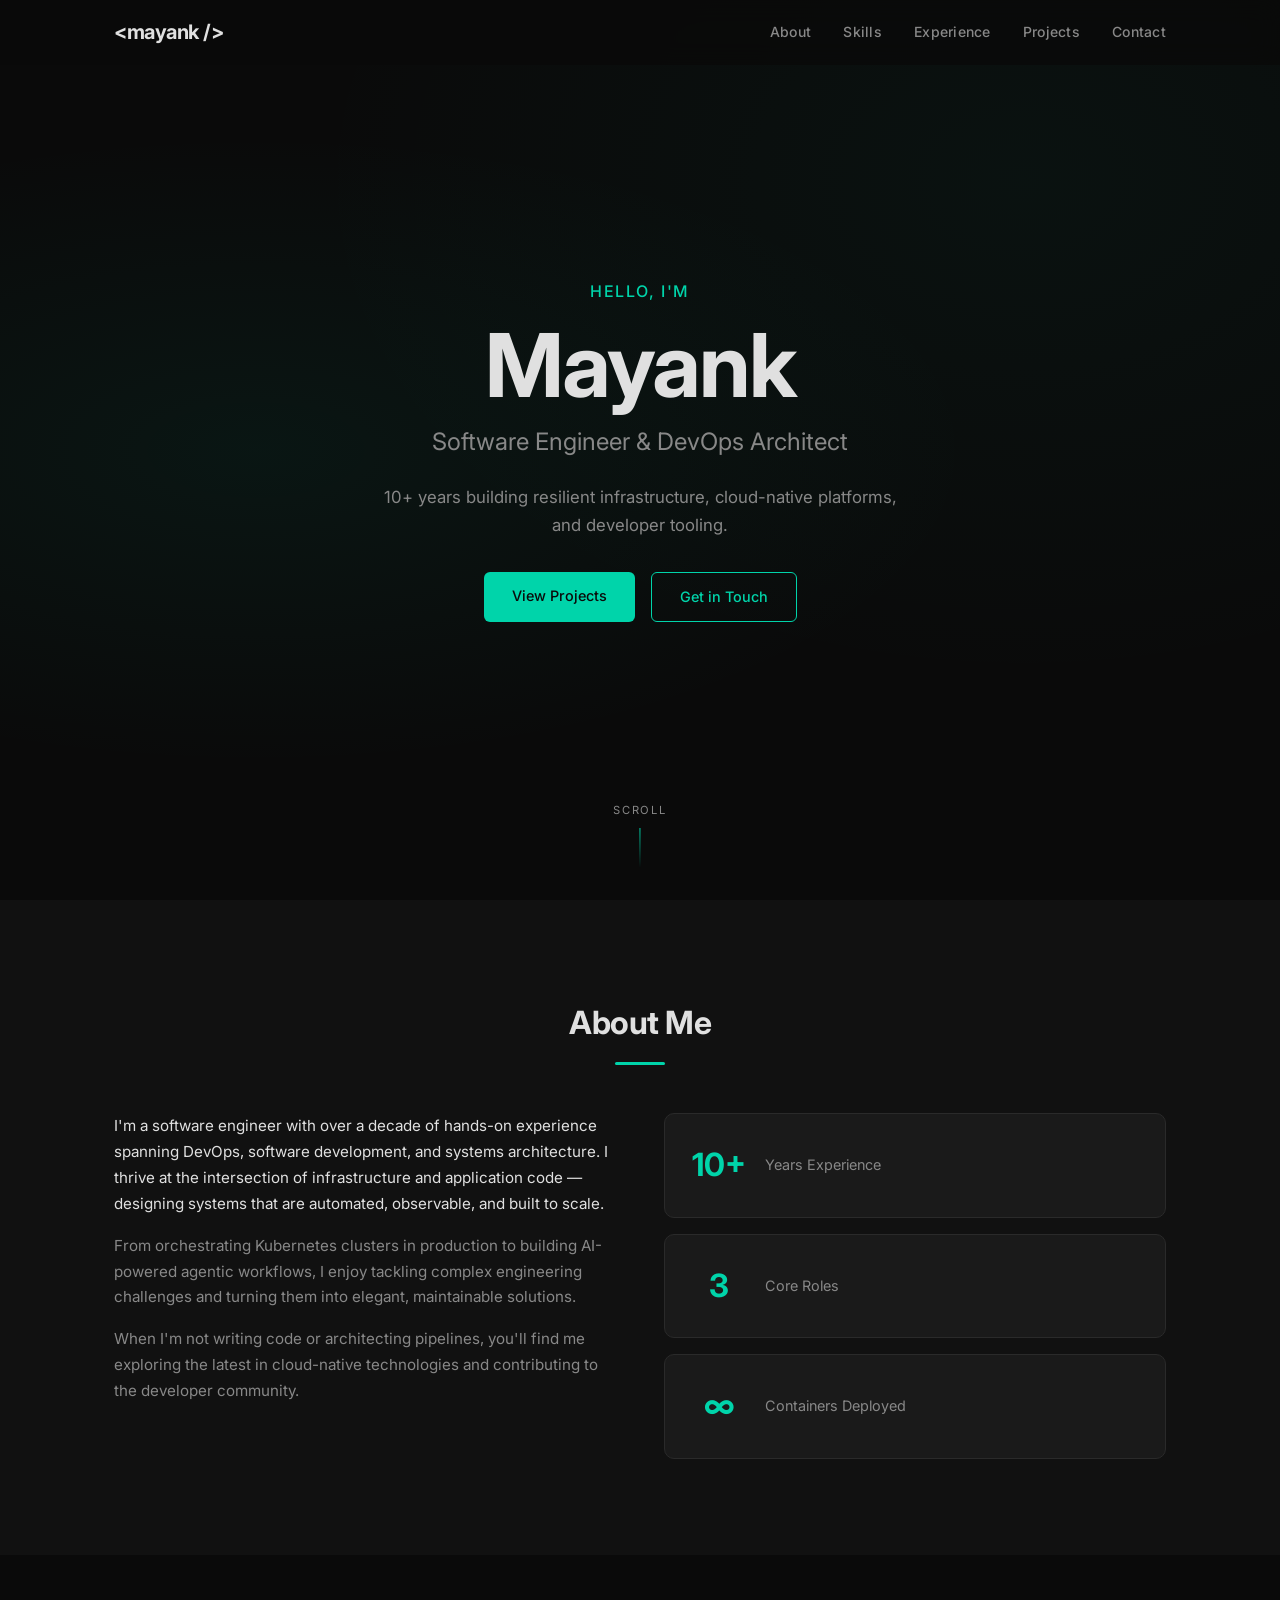
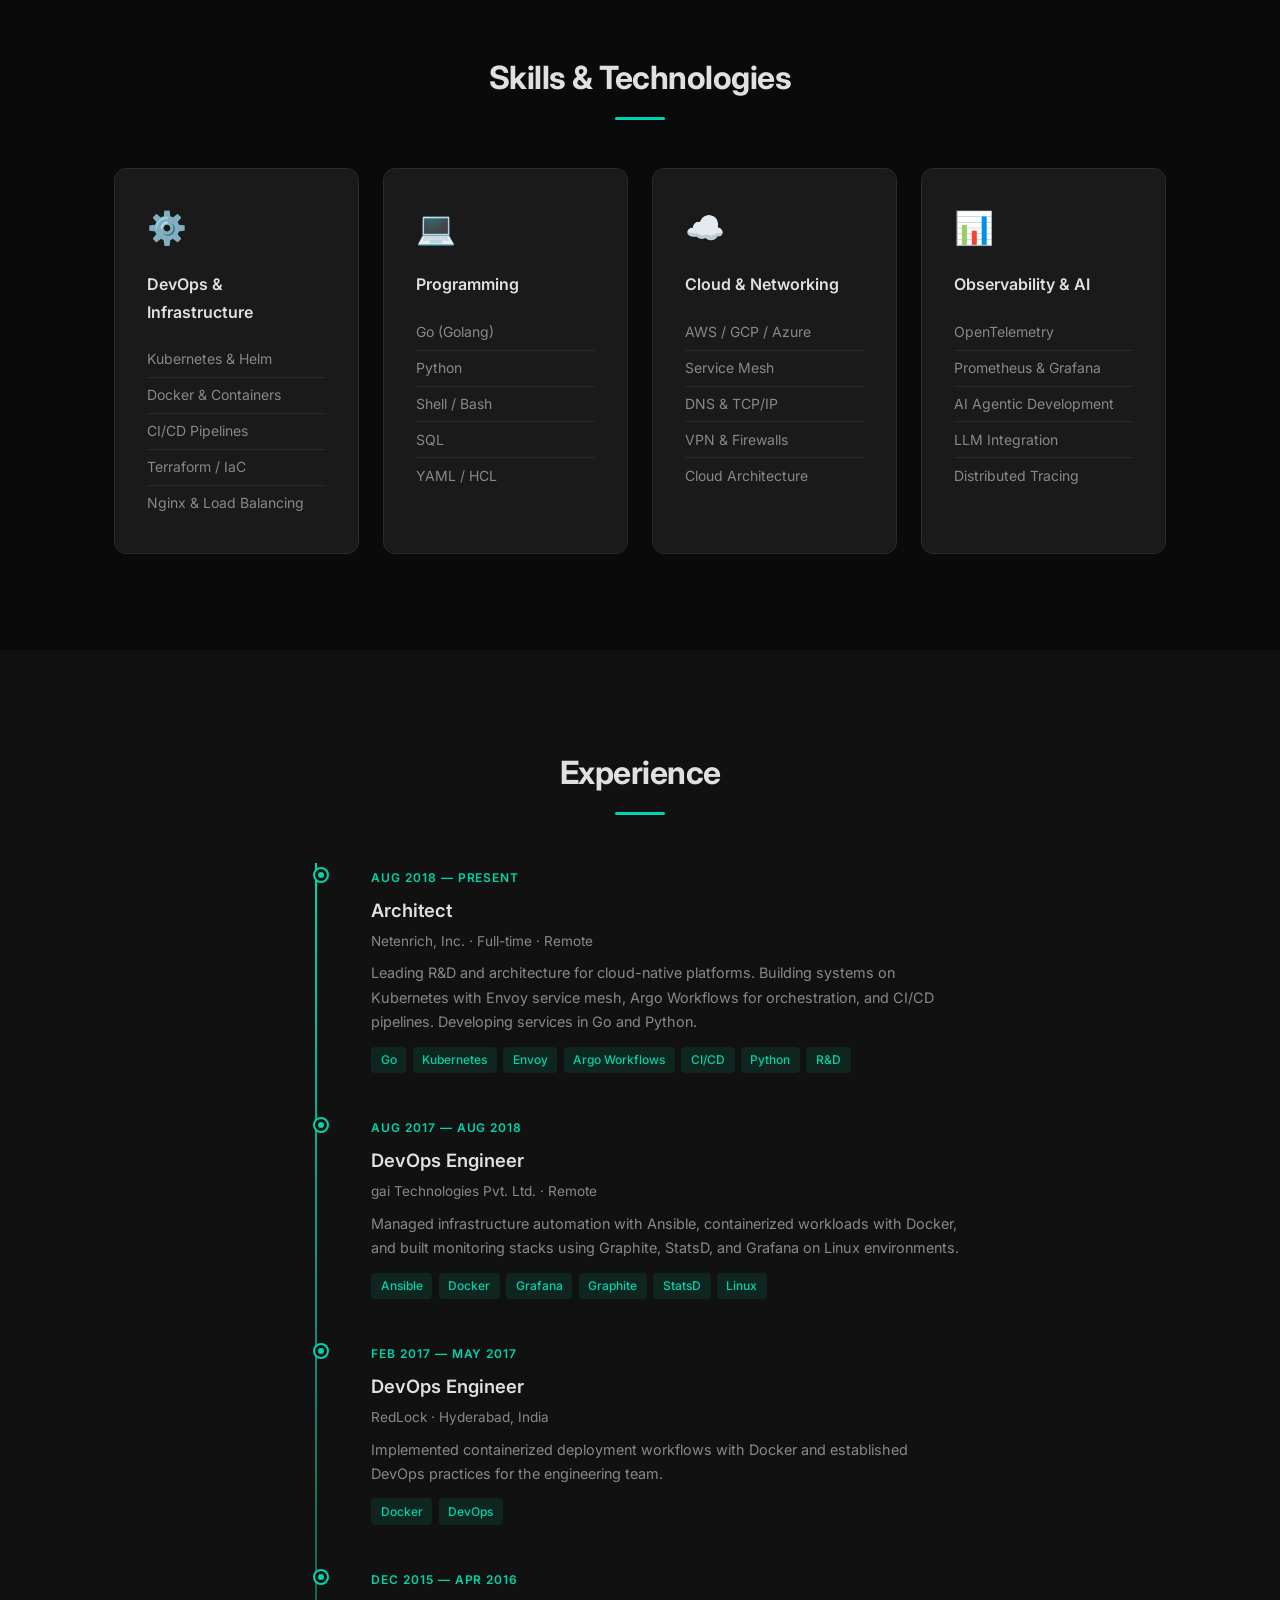
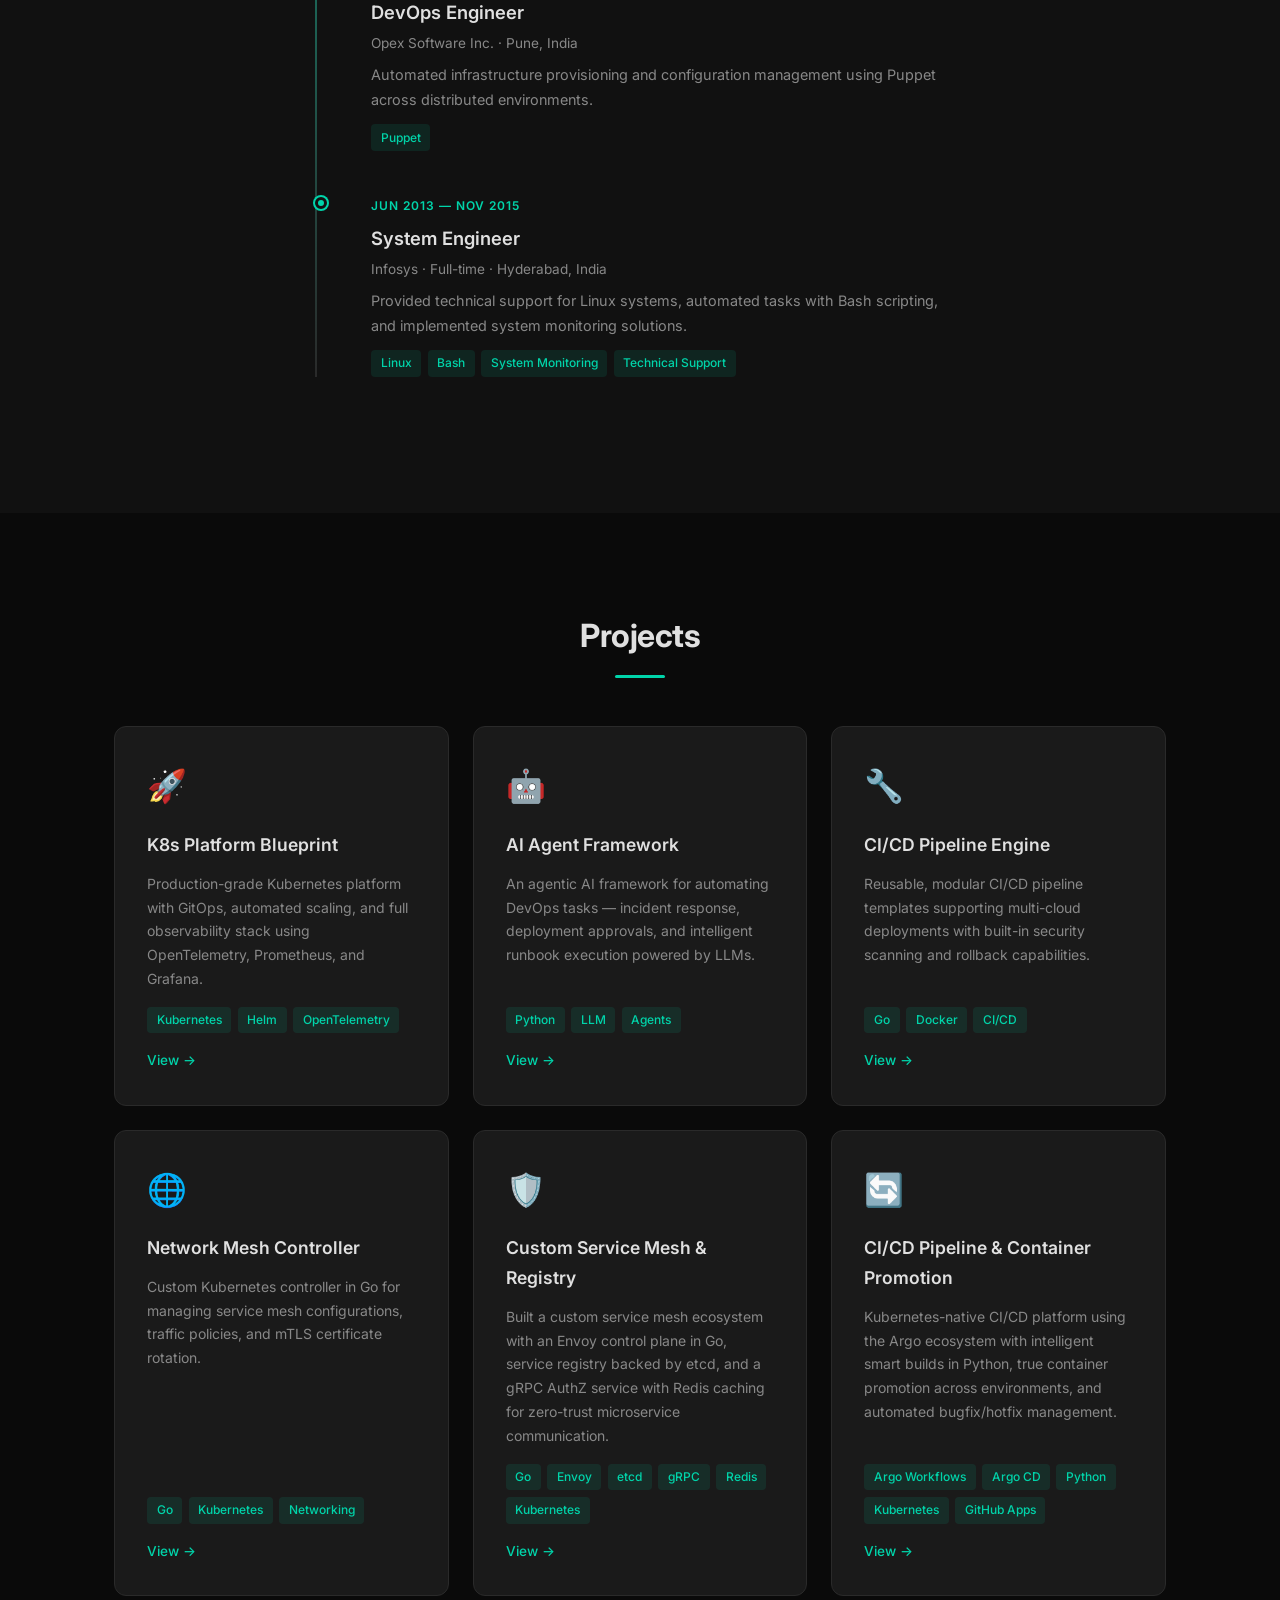
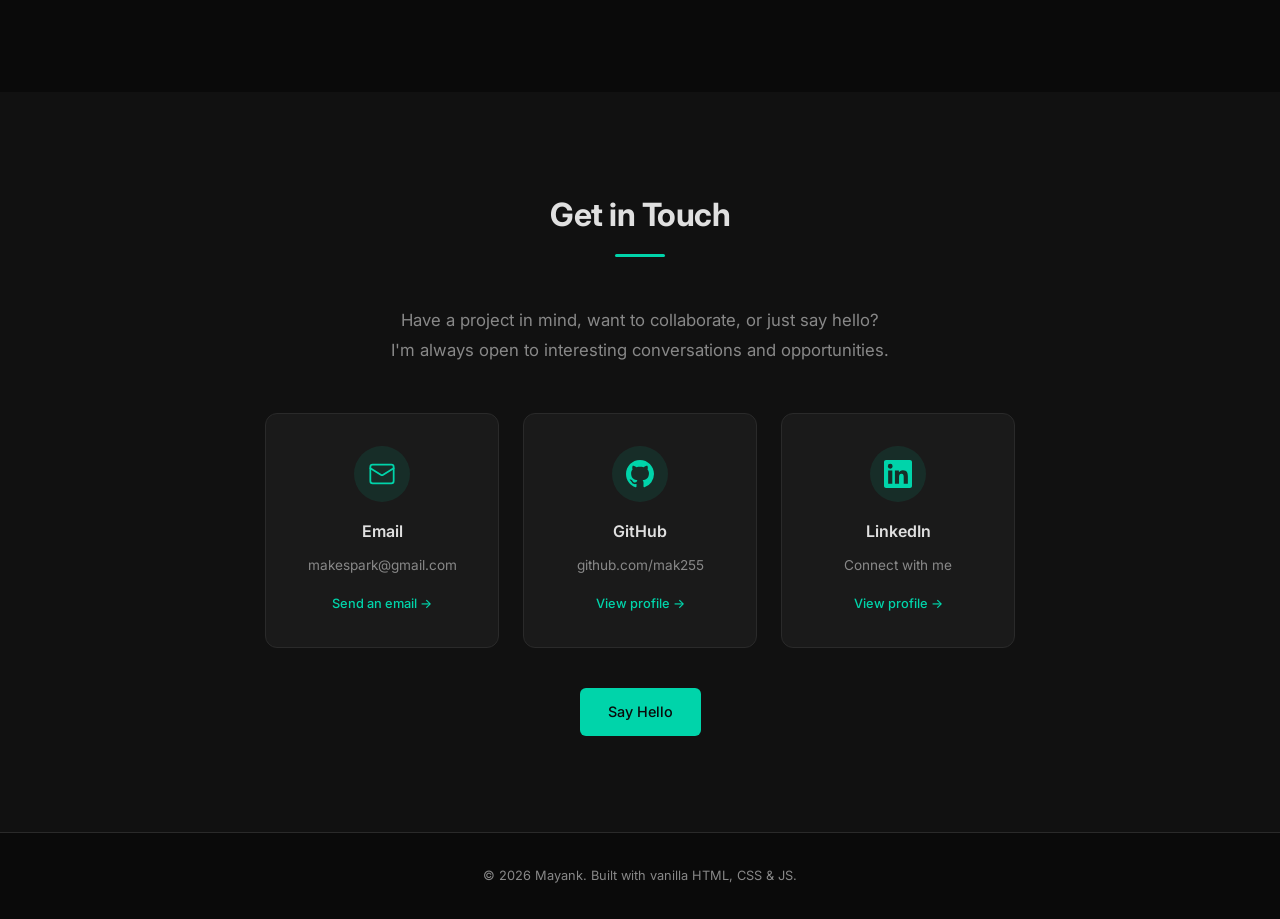
==== commit 2ba3e77d: "[project] added the cicd project" ====
--- a/index.html
+++ b/index.html
@@ -278,6 +278,16 @@
           <a href="blogs/service-mesh.html" class="project-link" aria-label="View Custom Service Mesh project">View →</a>
         </article>
 
+        <article class="project-card">
+          <div class="project-icon">🔄</div>
+          <h3>CI/CD Pipeline &amp; Container Promotion</h3>
+          <p>Kubernetes-native CI/CD platform using the Argo ecosystem with intelligent smart builds in Python, true container promotion across environments, and automated bugfix/hotfix management.</p>
+          <div class="project-tags">
+            <span>Argo Workflows</span><span>Argo CD</span><span>Python</span><span>Kubernetes</span><span>GitHub Apps</span>
+          </div>
+          <a href="blogs/cicd.html" class="project-link" aria-label="View CI/CD Pipeline project">View →</a>
+        </article>
+
       </div>
     </div>
   </section>
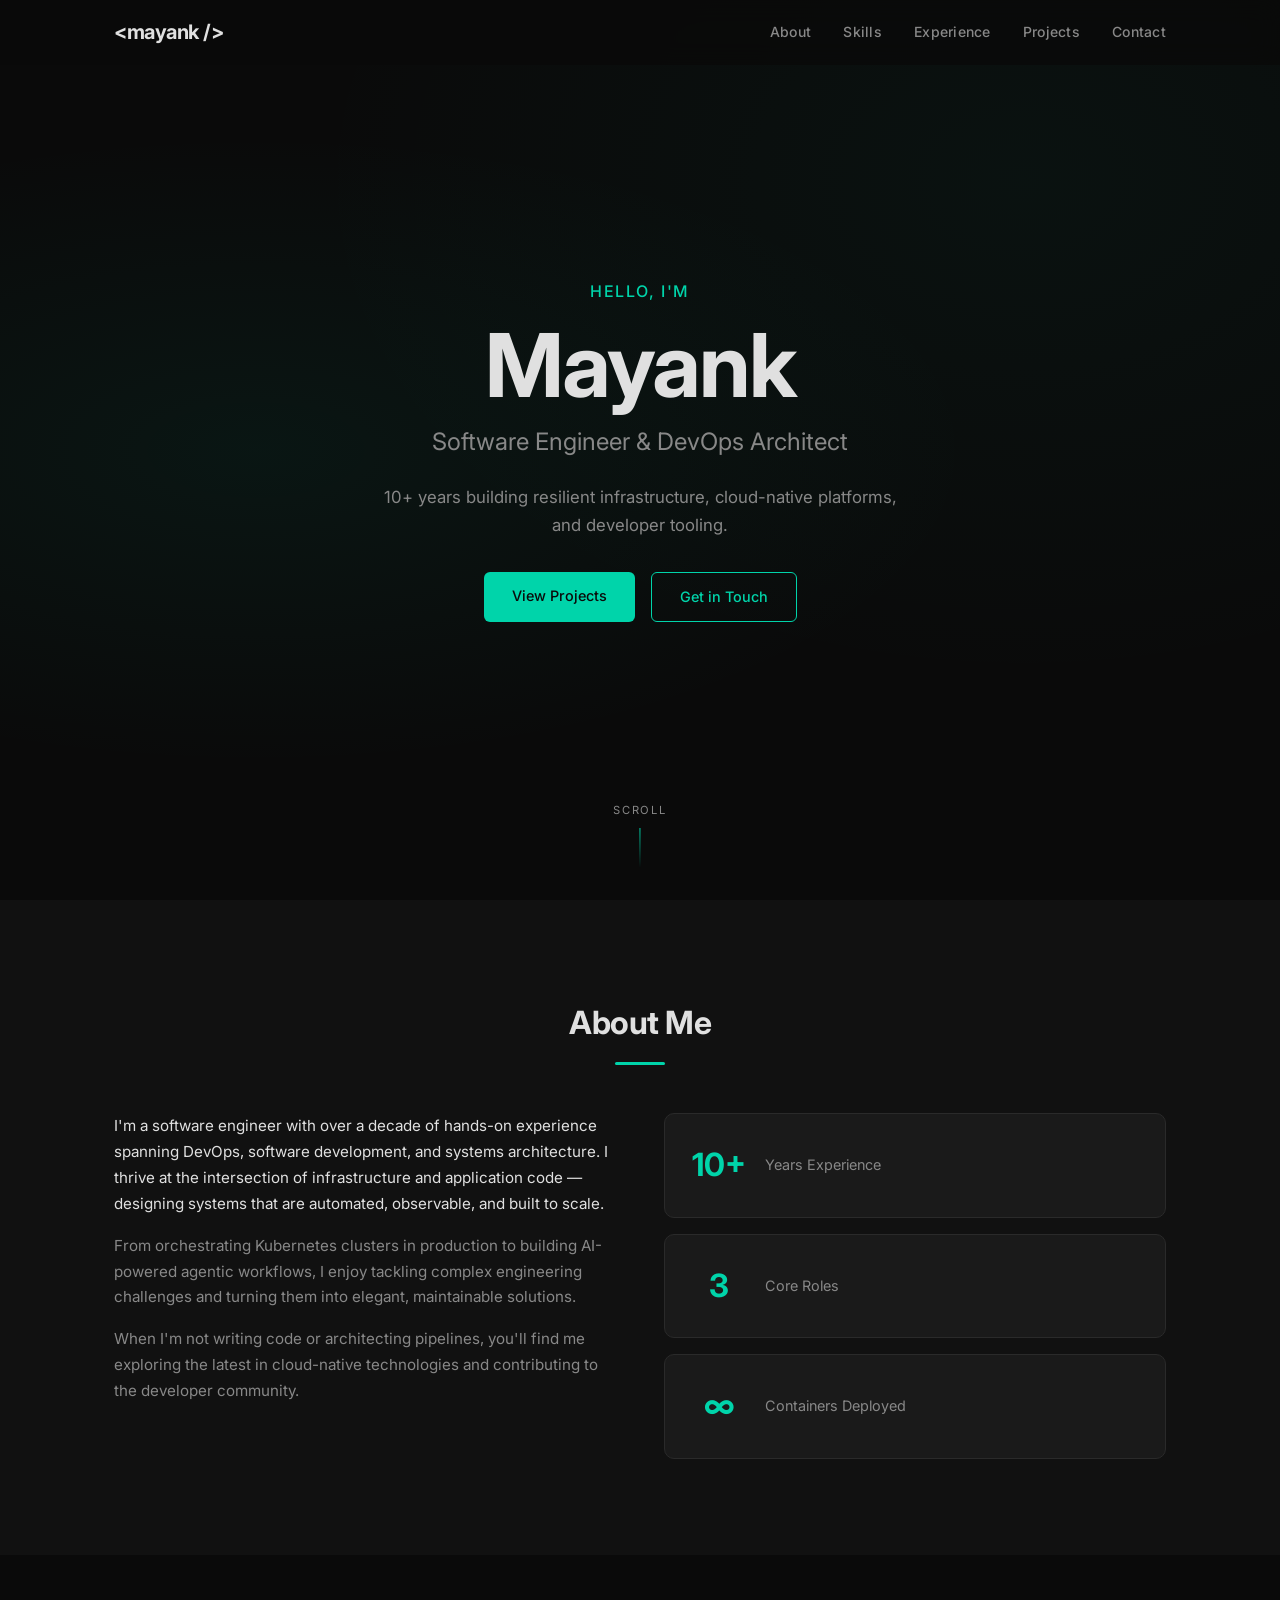
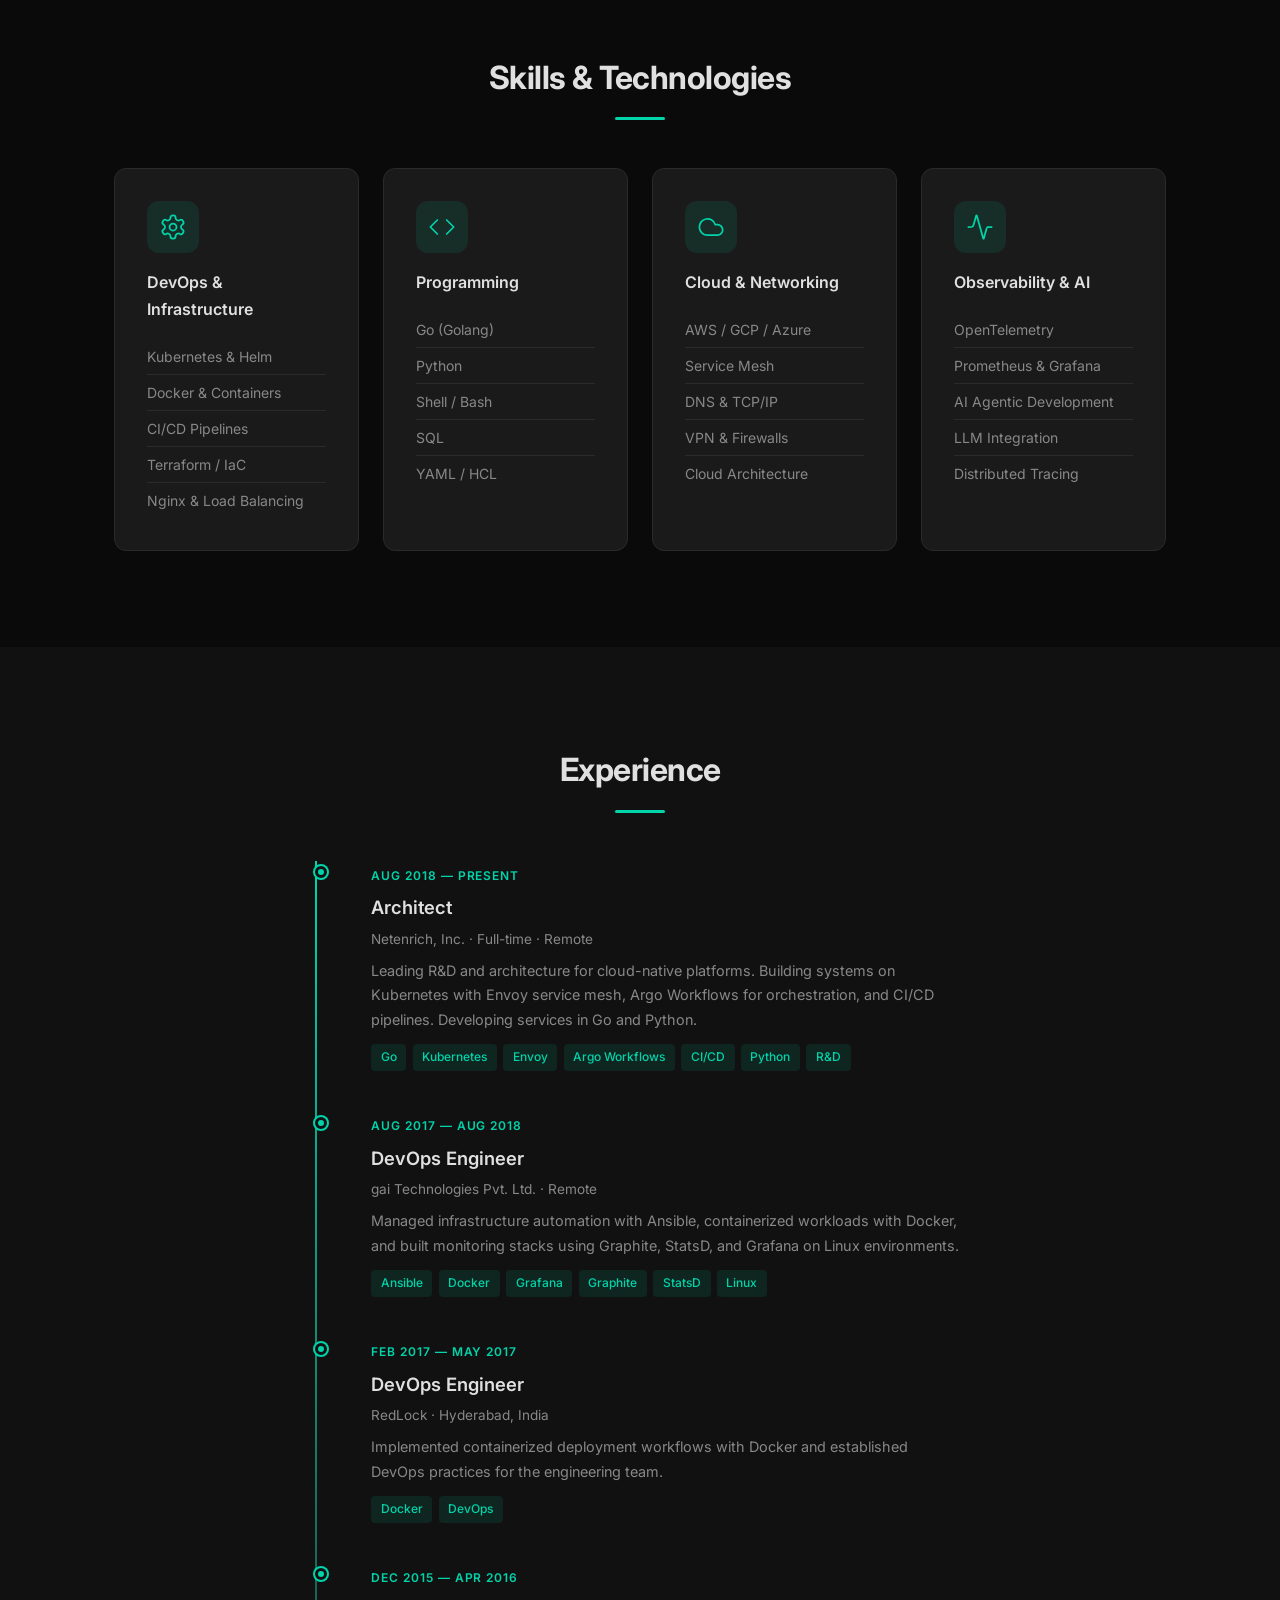
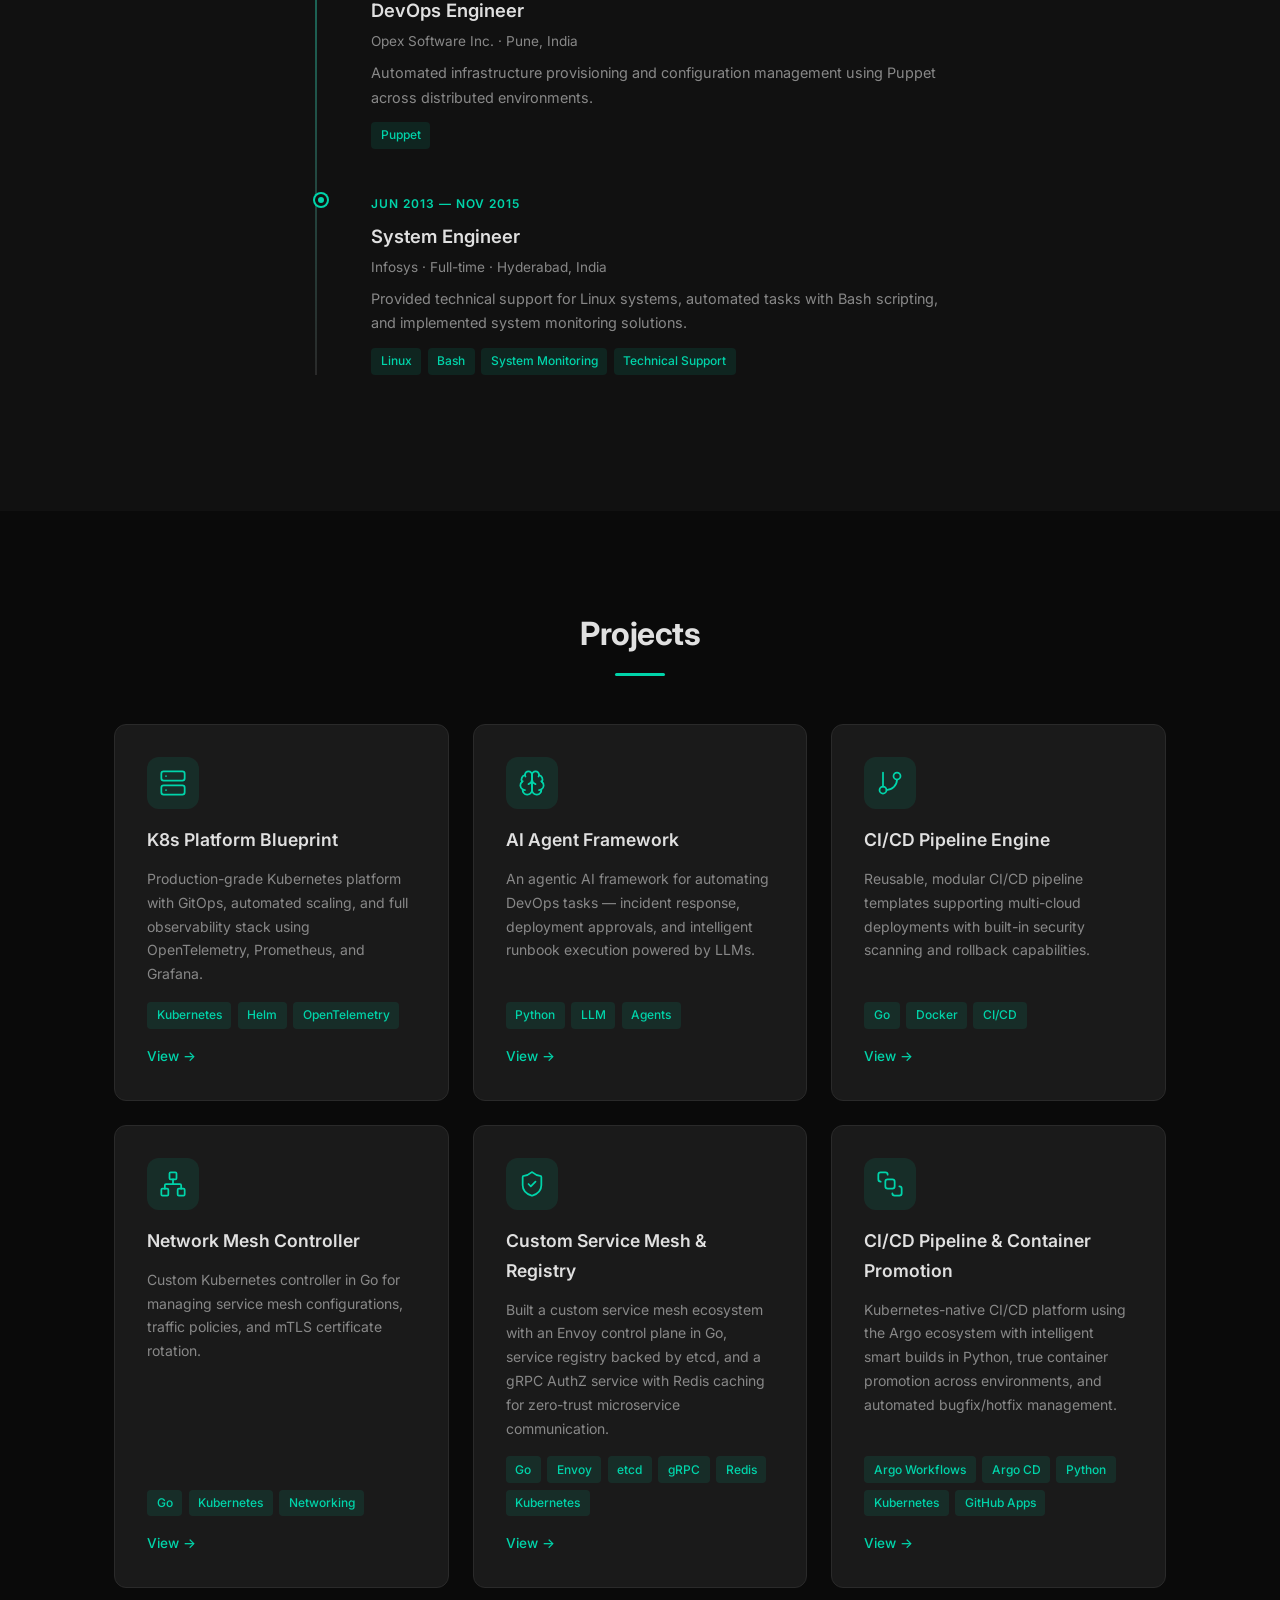
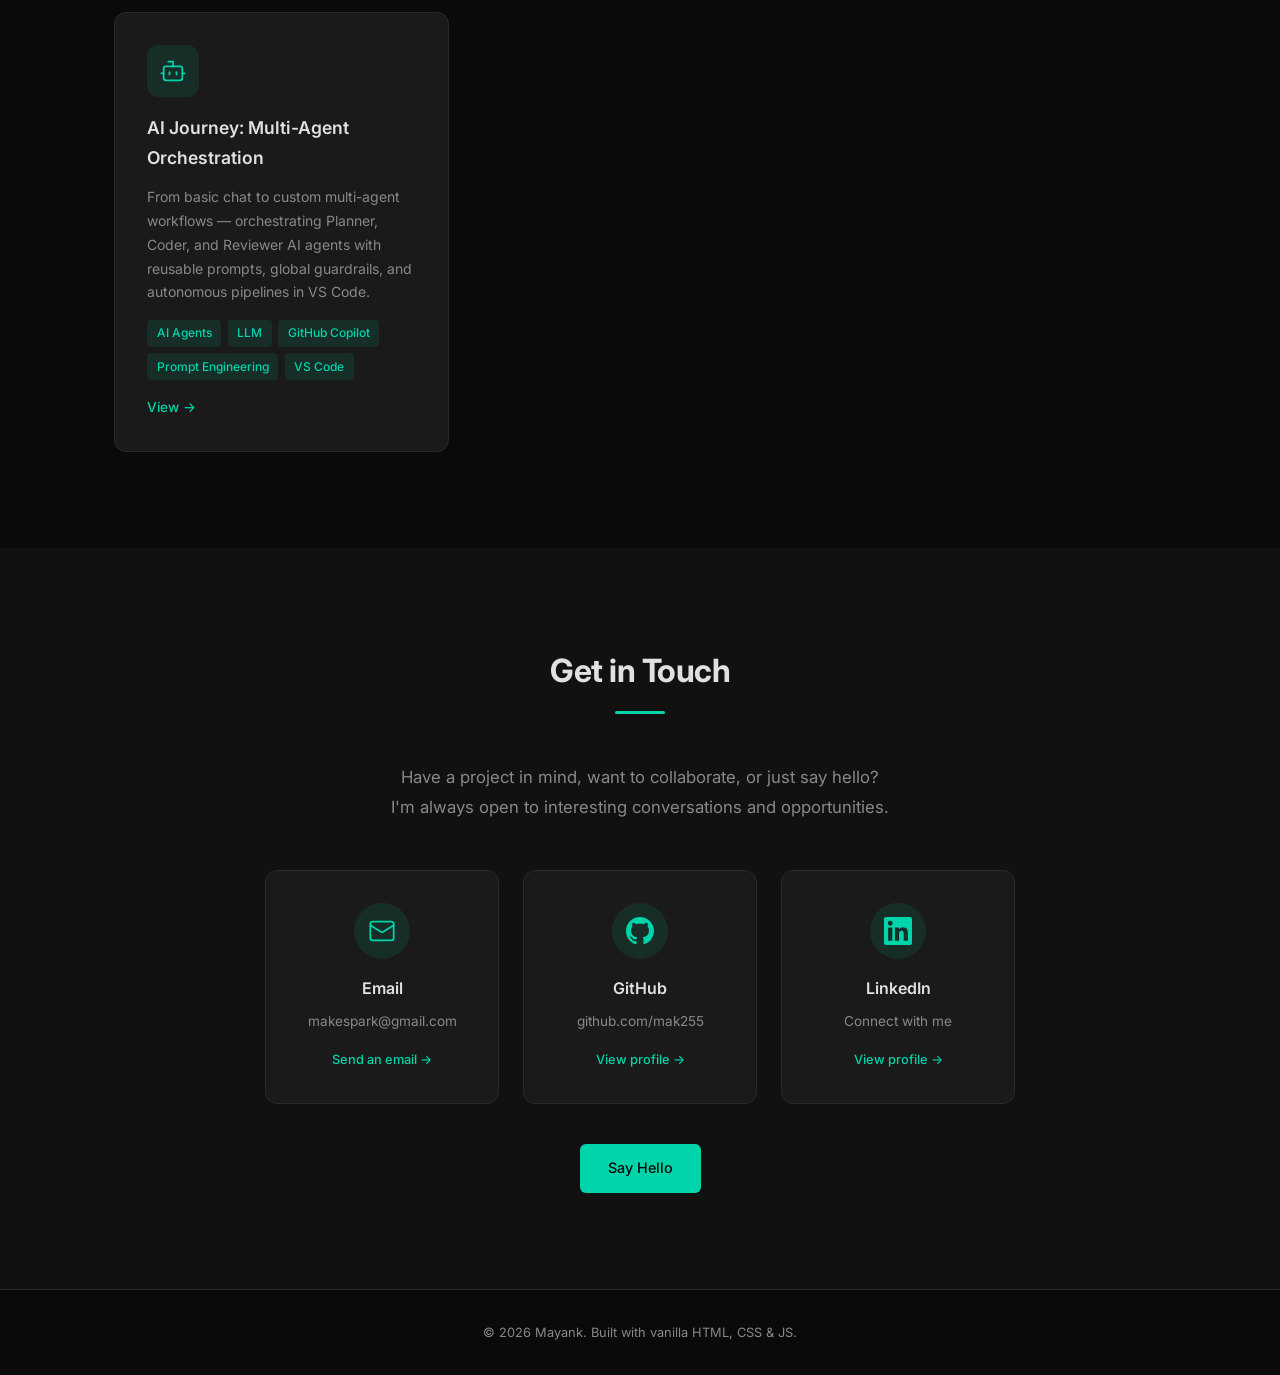
==== commit bd81762b: "[blog] added the AI story in the projects section" ====
--- a/index.html
+++ b/index.html
@@ -90,7 +90,7 @@
       <div class="skills-grid">
 
         <div class="skill-category">
-          <div class="skill-icon">⚙️</div>
+          <div class="skill-icon"><svg xmlns="http://www.w3.org/2000/svg" width="28" height="28" viewBox="0 0 24 24" fill="none" stroke="currentColor" stroke-width="1.5" stroke-linecap="round" stroke-linejoin="round"><path d="M12.22 2h-.44a2 2 0 0 0-2 2v.18a2 2 0 0 1-1 1.73l-.43.25a2 2 0 0 1-2 0l-.15-.08a2 2 0 0 0-2.73.73l-.22.38a2 2 0 0 0 .73 2.73l.15.1a2 2 0 0 1 1 1.72v.51a2 2 0 0 1-1 1.74l-.15.09a2 2 0 0 0-.73 2.73l.22.38a2 2 0 0 0 2.73.73l.15-.08a2 2 0 0 1 2 0l.43.25a2 2 0 0 1 1 1.73V20a2 2 0 0 0 2 2h.44a2 2 0 0 0 2-2v-.18a2 2 0 0 1 1-1.73l.43-.25a2 2 0 0 1 2 0l.15.08a2 2 0 0 0 2.73-.73l.22-.39a2 2 0 0 0-.73-2.73l-.15-.08a2 2 0 0 1-1-1.74v-.5a2 2 0 0 1 1-1.74l.15-.09a2 2 0 0 0 .73-2.73l-.22-.38a2 2 0 0 0-2.73-.73l-.15.08a2 2 0 0 1-2 0l-.43-.25a2 2 0 0 1-1-1.73V4a2 2 0 0 0-2-2z"/><circle cx="12" cy="12" r="3"/></svg></div>
           <h3>DevOps &amp; Infrastructure</h3>
           <ul>
             <li>Kubernetes &amp; Helm</li>
@@ -102,7 +102,7 @@
         </div>
 
         <div class="skill-category">
-          <div class="skill-icon">💻</div>
+          <div class="skill-icon"><svg xmlns="http://www.w3.org/2000/svg" width="28" height="28" viewBox="0 0 24 24" fill="none" stroke="currentColor" stroke-width="1.5" stroke-linecap="round" stroke-linejoin="round"><polyline points="16 18 22 12 16 6"/><polyline points="8 6 2 12 8 18"/></svg></div>
           <h3>Programming</h3>
           <ul>
             <li>Go (Golang)</li>
@@ -114,7 +114,7 @@
         </div>
 
         <div class="skill-category">
-          <div class="skill-icon">☁️</div>
+          <div class="skill-icon"><svg xmlns="http://www.w3.org/2000/svg" width="28" height="28" viewBox="0 0 24 24" fill="none" stroke="currentColor" stroke-width="1.5" stroke-linecap="round" stroke-linejoin="round"><path d="M17.5 19H9a7 7 0 1 1 6.71-9h1.79a4.5 4.5 0 1 1 0 9Z"/></svg></div>
           <h3>Cloud &amp; Networking</h3>
           <ul>
             <li>AWS / GCP / Azure</li>
@@ -126,7 +126,7 @@
         </div>
 
         <div class="skill-category">
-          <div class="skill-icon">📊</div>
+          <div class="skill-icon"><svg xmlns="http://www.w3.org/2000/svg" width="28" height="28" viewBox="0 0 24 24" fill="none" stroke="currentColor" stroke-width="1.5" stroke-linecap="round" stroke-linejoin="round"><path d="M22 12h-2.48a2 2 0 0 0-1.93 1.46l-2.35 8.36a.25.25 0 0 1-.48 0L9.24 2.18a.25.25 0 0 0-.48 0l-2.35 8.36A2 2 0 0 1 4.49 12H2"/></svg></div>
           <h3>Observability &amp; AI</h3>
           <ul>
             <li>OpenTelemetry</li>
@@ -229,7 +229,7 @@
       <div class="projects-grid">
 
         <article class="project-card">
-          <div class="project-icon">🚀</div>
+          <div class="project-icon"><svg xmlns="http://www.w3.org/2000/svg" width="28" height="28" viewBox="0 0 24 24" fill="none" stroke="currentColor" stroke-width="1.5" stroke-linecap="round" stroke-linejoin="round"><rect width="20" height="8" x="2" y="2" rx="2" ry="2"/><rect width="20" height="8" x="2" y="14" rx="2" ry="2"/><line x1="6" x2="6.01" y1="6" y2="6"/><line x1="6" x2="6.01" y1="18" y2="18"/></svg></div>
           <h3>K8s Platform Blueprint</h3>
           <p>Production-grade Kubernetes platform with GitOps, automated scaling, and full observability stack using OpenTelemetry, Prometheus, and Grafana.</p>
           <div class="project-tags">
@@ -239,7 +239,7 @@
         </article>
 
         <article class="project-card">
-          <div class="project-icon">🤖</div>
+          <div class="project-icon"><svg xmlns="http://www.w3.org/2000/svg" width="28" height="28" viewBox="0 0 24 24" fill="none" stroke="currentColor" stroke-width="1.5" stroke-linecap="round" stroke-linejoin="round"><path d="M12 5a3 3 0 1 0-5.997.125 4 4 0 0 0-2.526 5.77 4 4 0 0 0 .556 6.588A4 4 0 1 0 12 18Z"/><path d="M12 5a3 3 0 1 1 5.997.125 4 4 0 0 1 2.526 5.77 4 4 0 0 1-.556 6.588A4 4 0 1 1 12 18Z"/><path d="M15 13a4.5 4.5 0 0 1-3-4 4.5 4.5 0 0 1-3 4"/><path d="M17.599 6.5a3 3 0 0 0 .399-1.375"/><path d="M6.003 5.125A3 3 0 0 0 6.401 6.5"/><path d="M3.477 10.896a4 4 0 0 1 .585-.396"/><path d="M19.938 10.5a4 4 0 0 1 .585.396"/><path d="M6 18a4 4 0 0 1-1.967-.516"/><path d="M19.967 17.484A4 4 0 0 1 18 18"/></svg></div>
           <h3>AI Agent Framework</h3>
           <p>An agentic AI framework for automating DevOps tasks — incident response, deployment approvals, and intelligent runbook execution powered by LLMs.</p>
           <div class="project-tags">
@@ -249,7 +249,7 @@
         </article>
 
         <article class="project-card">
-          <div class="project-icon">🔧</div>
+          <div class="project-icon"><svg xmlns="http://www.w3.org/2000/svg" width="28" height="28" viewBox="0 0 24 24" fill="none" stroke="currentColor" stroke-width="1.5" stroke-linecap="round" stroke-linejoin="round"><line x1="6" x2="6" y1="3" y2="15"/><circle cx="18" cy="6" r="3"/><circle cx="6" cy="18" r="3"/><path d="M18 9a9 9 0 0 1-9 9"/></svg></div>
           <h3>CI/CD Pipeline Engine</h3>
           <p>Reusable, modular CI/CD pipeline templates supporting multi-cloud deployments with built-in security scanning and rollback capabilities.</p>
           <div class="project-tags">
@@ -259,7 +259,7 @@
         </article>
 
         <article class="project-card">
-          <div class="project-icon">🌐</div>
+          <div class="project-icon"><svg xmlns="http://www.w3.org/2000/svg" width="28" height="28" viewBox="0 0 24 24" fill="none" stroke="currentColor" stroke-width="1.5" stroke-linecap="round" stroke-linejoin="round"><rect x="16" y="16" width="6" height="6" rx="1"/><rect x="2" y="16" width="6" height="6" rx="1"/><rect x="9" y="2" width="6" height="6" rx="1"/><path d="M5 16v-3a1 1 0 0 1 1-1h12a1 1 0 0 1 1 1v3"/><path d="M12 12V8"/></svg></div>
           <h3>Network Mesh Controller</h3>
           <p>Custom Kubernetes controller in Go for managing service mesh configurations, traffic policies, and mTLS certificate rotation.</p>
           <div class="project-tags">
@@ -269,7 +269,7 @@
         </article>
 
         <article class="project-card">
-          <div class="project-icon">🛡️</div>
+          <div class="project-icon"><svg xmlns="http://www.w3.org/2000/svg" width="28" height="28" viewBox="0 0 24 24" fill="none" stroke="currentColor" stroke-width="1.5" stroke-linecap="round" stroke-linejoin="round"><path d="M20 13c0 5-3.5 7.5-7.66 8.95a1 1 0 0 1-.67-.01C7.5 20.5 4 18 4 13V6a1 1 0 0 1 1-1c2 0 4.5-1.2 6.24-2.72a1.17 1.17 0 0 1 1.52 0C14.51 3.81 17 5 19 5a1 1 0 0 1 1 1z"/><path d="m9 12 2 2 4-4"/></svg></div>
           <h3>Custom Service Mesh &amp; Registry</h3>
           <p>Built a custom service mesh ecosystem with an Envoy control plane in Go, service registry backed by etcd, and a gRPC AuthZ service with Redis caching for zero-trust microservice communication.</p>
           <div class="project-tags">
@@ -279,13 +279,23 @@
         </article>
 
         <article class="project-card">
-          <div class="project-icon">🔄</div>
+          <div class="project-icon"><svg xmlns="http://www.w3.org/2000/svg" width="28" height="28" viewBox="0 0 24 24" fill="none" stroke="currentColor" stroke-width="1.5" stroke-linecap="round" stroke-linejoin="round"><rect width="8" height="8" x="8" y="8" rx="2"/><path d="M4 10a2 2 0 0 1-2-2V4a2 2 0 0 1 2-2h4a2 2 0 0 1 2 2"/><path d="M14 20a2 2 0 0 0 2 2h4a2 2 0 0 0 2-2v-4a2 2 0 0 0-2-2"/></svg></div>
           <h3>CI/CD Pipeline &amp; Container Promotion</h3>
           <p>Kubernetes-native CI/CD platform using the Argo ecosystem with intelligent smart builds in Python, true container promotion across environments, and automated bugfix/hotfix management.</p>
           <div class="project-tags">
             <span>Argo Workflows</span><span>Argo CD</span><span>Python</span><span>Kubernetes</span><span>GitHub Apps</span>
           </div>
           <a href="blogs/cicd.html" class="project-link" aria-label="View CI/CD Pipeline project">View →</a>
+        </article>
+
+        <article class="project-card">
+          <div class="project-icon"><svg xmlns="http://www.w3.org/2000/svg" width="28" height="28" viewBox="0 0 24 24" fill="none" stroke="currentColor" stroke-width="1.5" stroke-linecap="round" stroke-linejoin="round"><path d="M12 8V4H8"/><rect width="16" height="12" x="4" y="8" rx="2"/><path d="M2 14h2"/><path d="M20 14h2"/><path d="M15 13v2"/><path d="M9 13v2"/></svg></div>
+          <h3>AI Journey: Multi-Agent Orchestration</h3>
+          <p>From basic chat to custom multi-agent workflows — orchestrating Planner, Coder, and Reviewer AI agents with reusable prompts, global guardrails, and autonomous pipelines in VS Code.</p>
+          <div class="project-tags">
+            <span>AI Agents</span><span>LLM</span><span>GitHub Copilot</span><span>Prompt Engineering</span><span>VS Code</span>
+          </div>
+          <a href="blogs/aistory.html" class="project-link" aria-label="View AI Journey project">View →</a>
         </article>
 
       </div>
--- a/style.css
+++ b/style.css
@@ -412,8 +412,20 @@
 }
 
 .skill-icon {
-  font-size: 2rem;
+  width: 52px;
+  height: 52px;
+  border-radius: 12px;
+  background: var(--color-accent-dim);
+  display: flex;
+  align-items: center;
+  justify-content: center;
+  color: var(--color-accent);
   margin-bottom: 1rem;
+  transition: background var(--transition);
+}
+
+.skill-category:hover .skill-icon {
+  background: rgba(0, 212, 170, 0.2);
 }
 
 .skill-category h3 {
@@ -526,8 +538,20 @@
 }
 
 .project-icon {
-  font-size: 2rem;
+  width: 52px;
+  height: 52px;
+  border-radius: 12px;
+  background: var(--color-accent-dim);
+  display: flex;
+  align-items: center;
+  justify-content: center;
+  color: var(--color-accent);
   margin-bottom: 1rem;
+  transition: background var(--transition);
+}
+
+.project-card:hover .project-icon {
+  background: rgba(0, 212, 170, 0.2);
 }
 
 .project-card h3 {
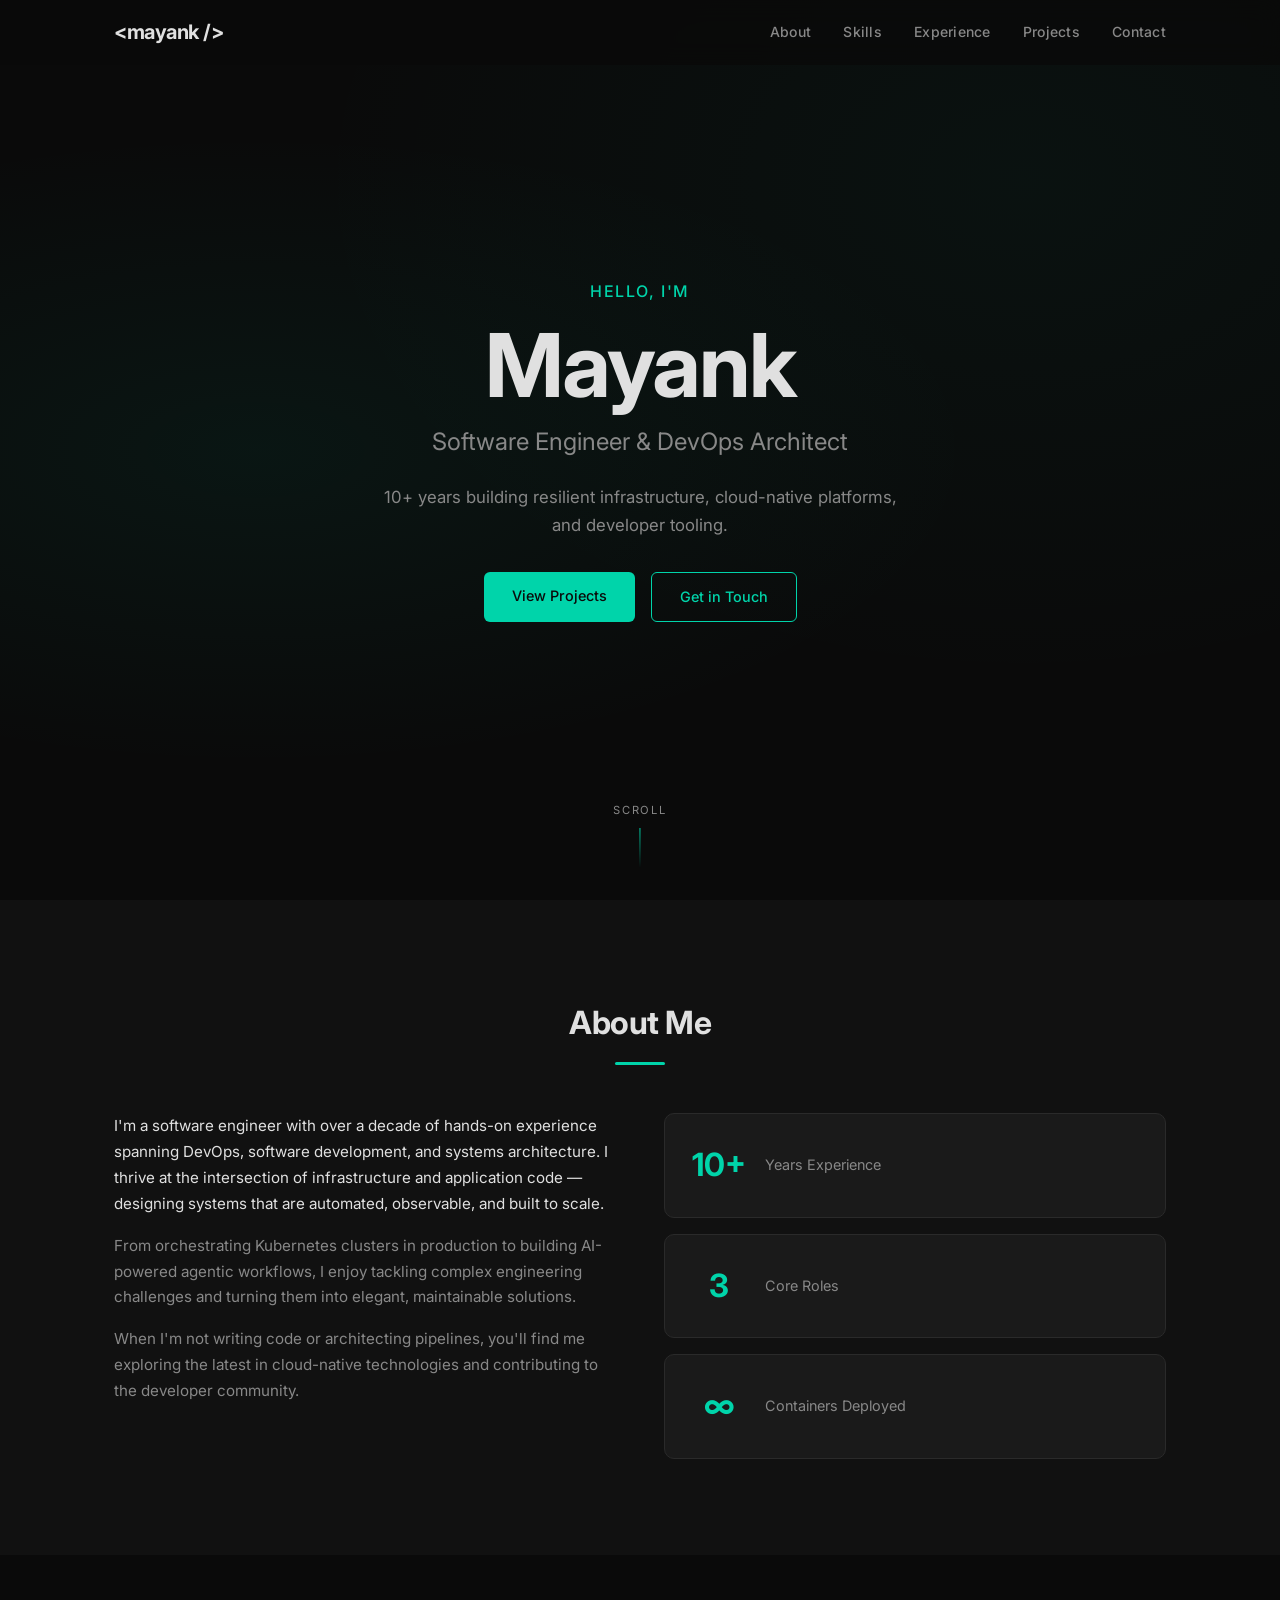
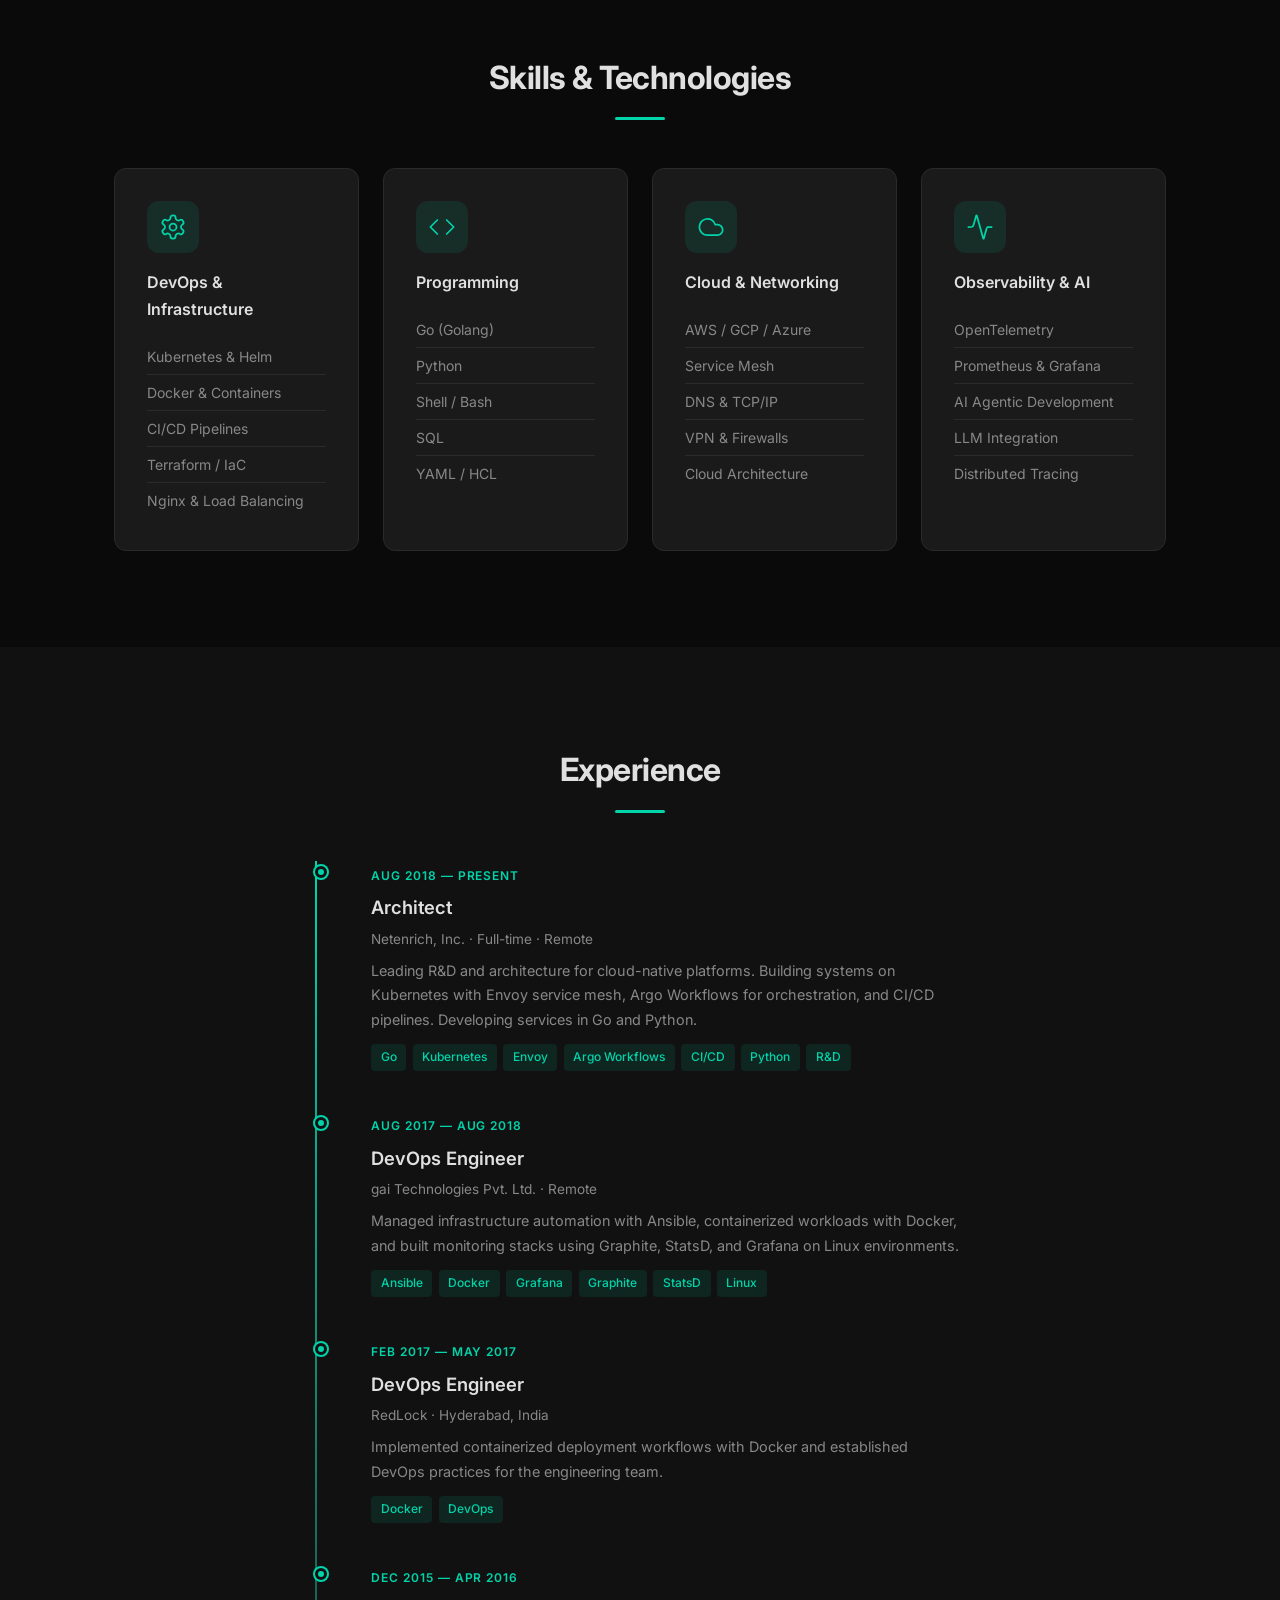
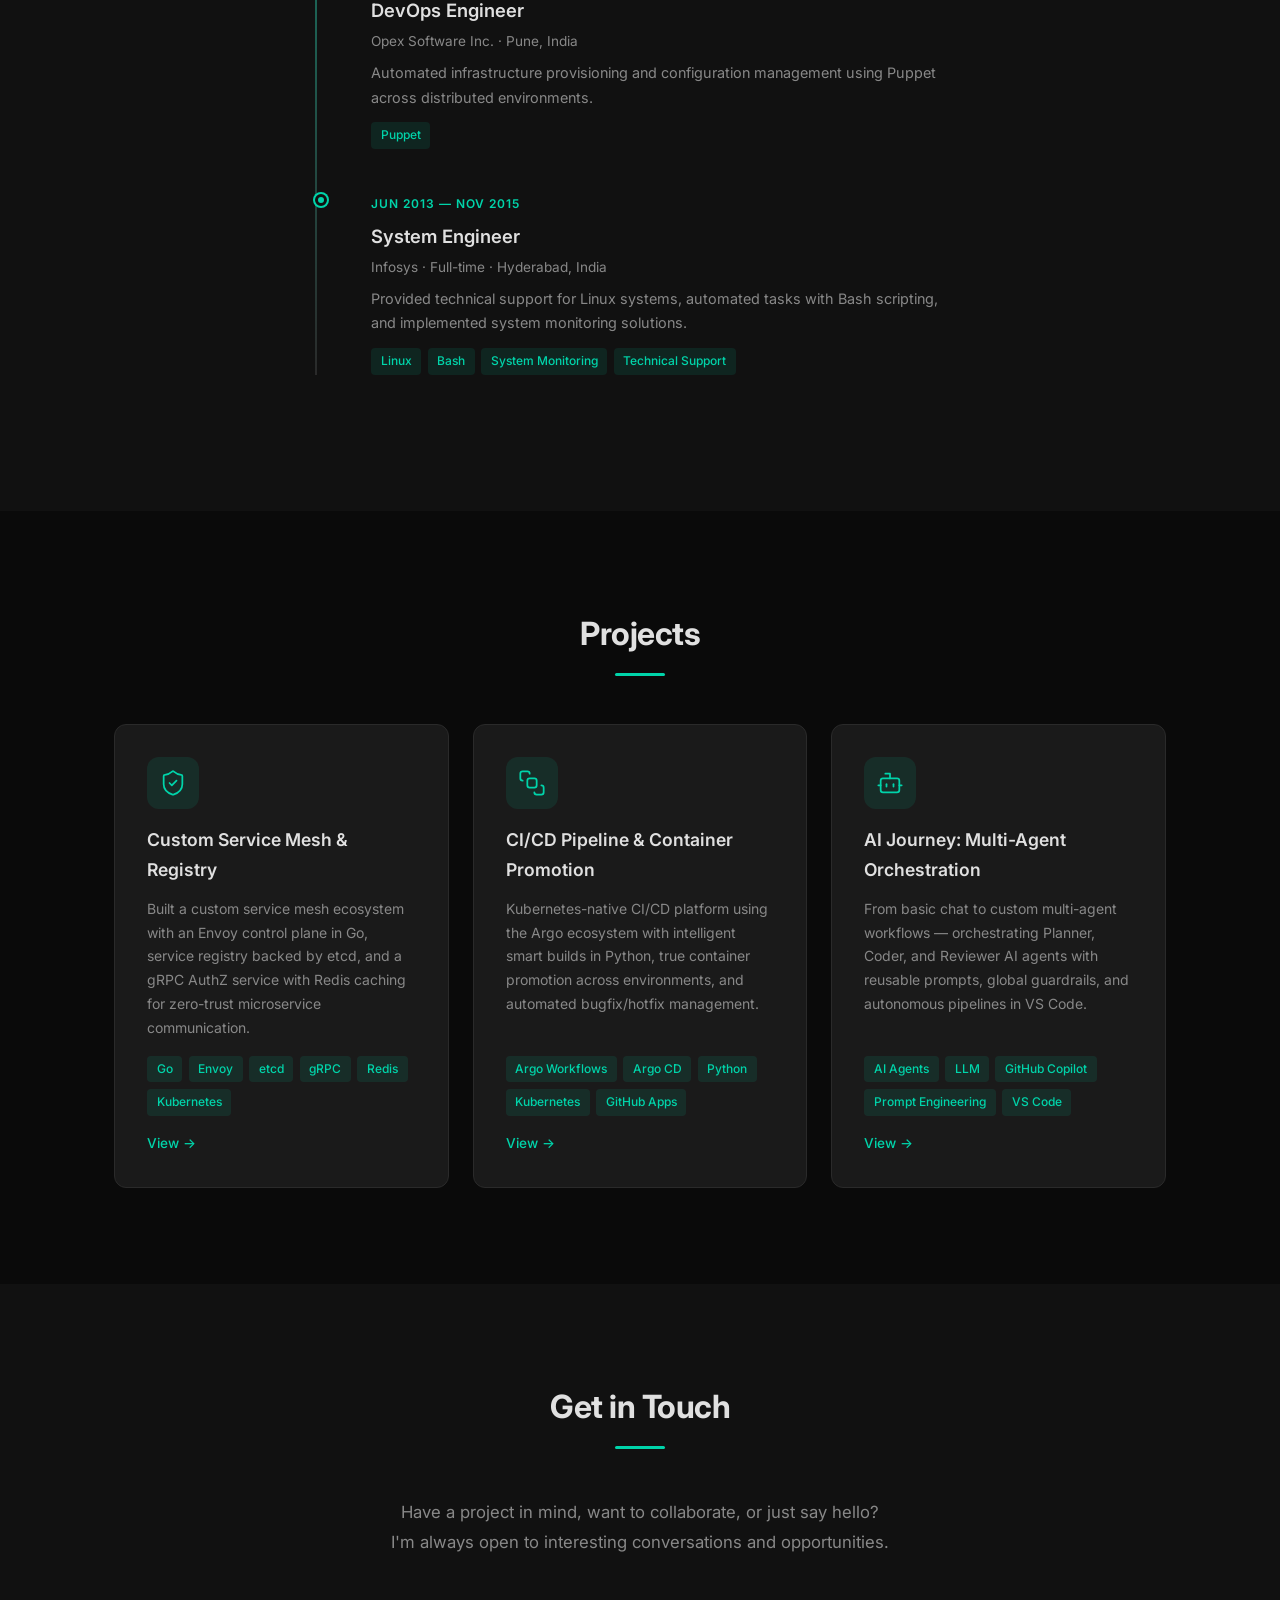
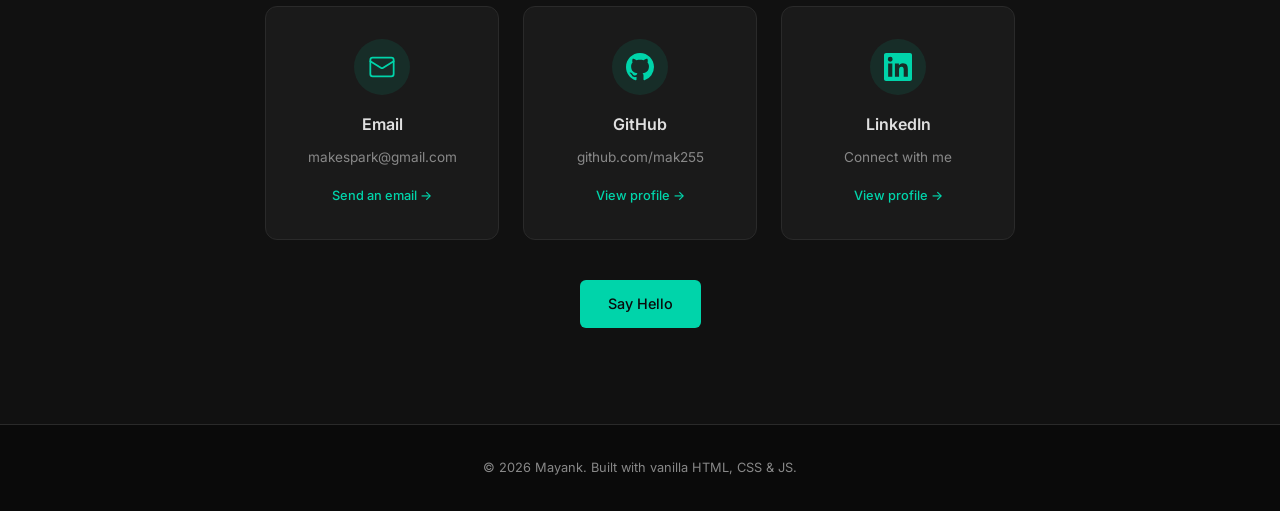
==== commit 081e13a8: "[blogs] removed the placeholder projects." ====
--- a/index.html
+++ b/index.html
@@ -229,46 +229,6 @@
       <div class="projects-grid">
 
         <article class="project-card">
-          <div class="project-icon"><svg xmlns="http://www.w3.org/2000/svg" width="28" height="28" viewBox="0 0 24 24" fill="none" stroke="currentColor" stroke-width="1.5" stroke-linecap="round" stroke-linejoin="round"><rect width="20" height="8" x="2" y="2" rx="2" ry="2"/><rect width="20" height="8" x="2" y="14" rx="2" ry="2"/><line x1="6" x2="6.01" y1="6" y2="6"/><line x1="6" x2="6.01" y1="18" y2="18"/></svg></div>
-          <h3>K8s Platform Blueprint</h3>
-          <p>Production-grade Kubernetes platform with GitOps, automated scaling, and full observability stack using OpenTelemetry, Prometheus, and Grafana.</p>
-          <div class="project-tags">
-            <span>Kubernetes</span><span>Helm</span><span>OpenTelemetry</span>
-          </div>
-          <a href="#" class="project-link" aria-label="View K8s Platform Blueprint project">View →</a>
-        </article>
-
-        <article class="project-card">
-          <div class="project-icon"><svg xmlns="http://www.w3.org/2000/svg" width="28" height="28" viewBox="0 0 24 24" fill="none" stroke="currentColor" stroke-width="1.5" stroke-linecap="round" stroke-linejoin="round"><path d="M12 5a3 3 0 1 0-5.997.125 4 4 0 0 0-2.526 5.77 4 4 0 0 0 .556 6.588A4 4 0 1 0 12 18Z"/><path d="M12 5a3 3 0 1 1 5.997.125 4 4 0 0 1 2.526 5.77 4 4 0 0 1-.556 6.588A4 4 0 1 1 12 18Z"/><path d="M15 13a4.5 4.5 0 0 1-3-4 4.5 4.5 0 0 1-3 4"/><path d="M17.599 6.5a3 3 0 0 0 .399-1.375"/><path d="M6.003 5.125A3 3 0 0 0 6.401 6.5"/><path d="M3.477 10.896a4 4 0 0 1 .585-.396"/><path d="M19.938 10.5a4 4 0 0 1 .585.396"/><path d="M6 18a4 4 0 0 1-1.967-.516"/><path d="M19.967 17.484A4 4 0 0 1 18 18"/></svg></div>
-          <h3>AI Agent Framework</h3>
-          <p>An agentic AI framework for automating DevOps tasks — incident response, deployment approvals, and intelligent runbook execution powered by LLMs.</p>
-          <div class="project-tags">
-            <span>Python</span><span>LLM</span><span>Agents</span>
-          </div>
-          <a href="#" class="project-link" aria-label="View AI Agent Framework project">View →</a>
-        </article>
-
-        <article class="project-card">
-          <div class="project-icon"><svg xmlns="http://www.w3.org/2000/svg" width="28" height="28" viewBox="0 0 24 24" fill="none" stroke="currentColor" stroke-width="1.5" stroke-linecap="round" stroke-linejoin="round"><line x1="6" x2="6" y1="3" y2="15"/><circle cx="18" cy="6" r="3"/><circle cx="6" cy="18" r="3"/><path d="M18 9a9 9 0 0 1-9 9"/></svg></div>
-          <h3>CI/CD Pipeline Engine</h3>
-          <p>Reusable, modular CI/CD pipeline templates supporting multi-cloud deployments with built-in security scanning and rollback capabilities.</p>
-          <div class="project-tags">
-            <span>Go</span><span>Docker</span><span>CI/CD</span>
-          </div>
-          <a href="#" class="project-link" aria-label="View CI/CD Pipeline Engine project">View →</a>
-        </article>
-
-        <article class="project-card">
-          <div class="project-icon"><svg xmlns="http://www.w3.org/2000/svg" width="28" height="28" viewBox="0 0 24 24" fill="none" stroke="currentColor" stroke-width="1.5" stroke-linecap="round" stroke-linejoin="round"><rect x="16" y="16" width="6" height="6" rx="1"/><rect x="2" y="16" width="6" height="6" rx="1"/><rect x="9" y="2" width="6" height="6" rx="1"/><path d="M5 16v-3a1 1 0 0 1 1-1h12a1 1 0 0 1 1 1v3"/><path d="M12 12V8"/></svg></div>
-          <h3>Network Mesh Controller</h3>
-          <p>Custom Kubernetes controller in Go for managing service mesh configurations, traffic policies, and mTLS certificate rotation.</p>
-          <div class="project-tags">
-            <span>Go</span><span>Kubernetes</span><span>Networking</span>
-          </div>
-          <a href="#" class="project-link" aria-label="View Network Mesh Controller project">View →</a>
-        </article>
-
-        <article class="project-card">
           <div class="project-icon"><svg xmlns="http://www.w3.org/2000/svg" width="28" height="28" viewBox="0 0 24 24" fill="none" stroke="currentColor" stroke-width="1.5" stroke-linecap="round" stroke-linejoin="round"><path d="M20 13c0 5-3.5 7.5-7.66 8.95a1 1 0 0 1-.67-.01C7.5 20.5 4 18 4 13V6a1 1 0 0 1 1-1c2 0 4.5-1.2 6.24-2.72a1.17 1.17 0 0 1 1.52 0C14.51 3.81 17 5 19 5a1 1 0 0 1 1 1z"/><path d="m9 12 2 2 4-4"/></svg></div>
           <h3>Custom Service Mesh &amp; Registry</h3>
           <p>Built a custom service mesh ecosystem with an Envoy control plane in Go, service registry backed by etcd, and a gRPC AuthZ service with Redis caching for zero-trust microservice communication.</p>
